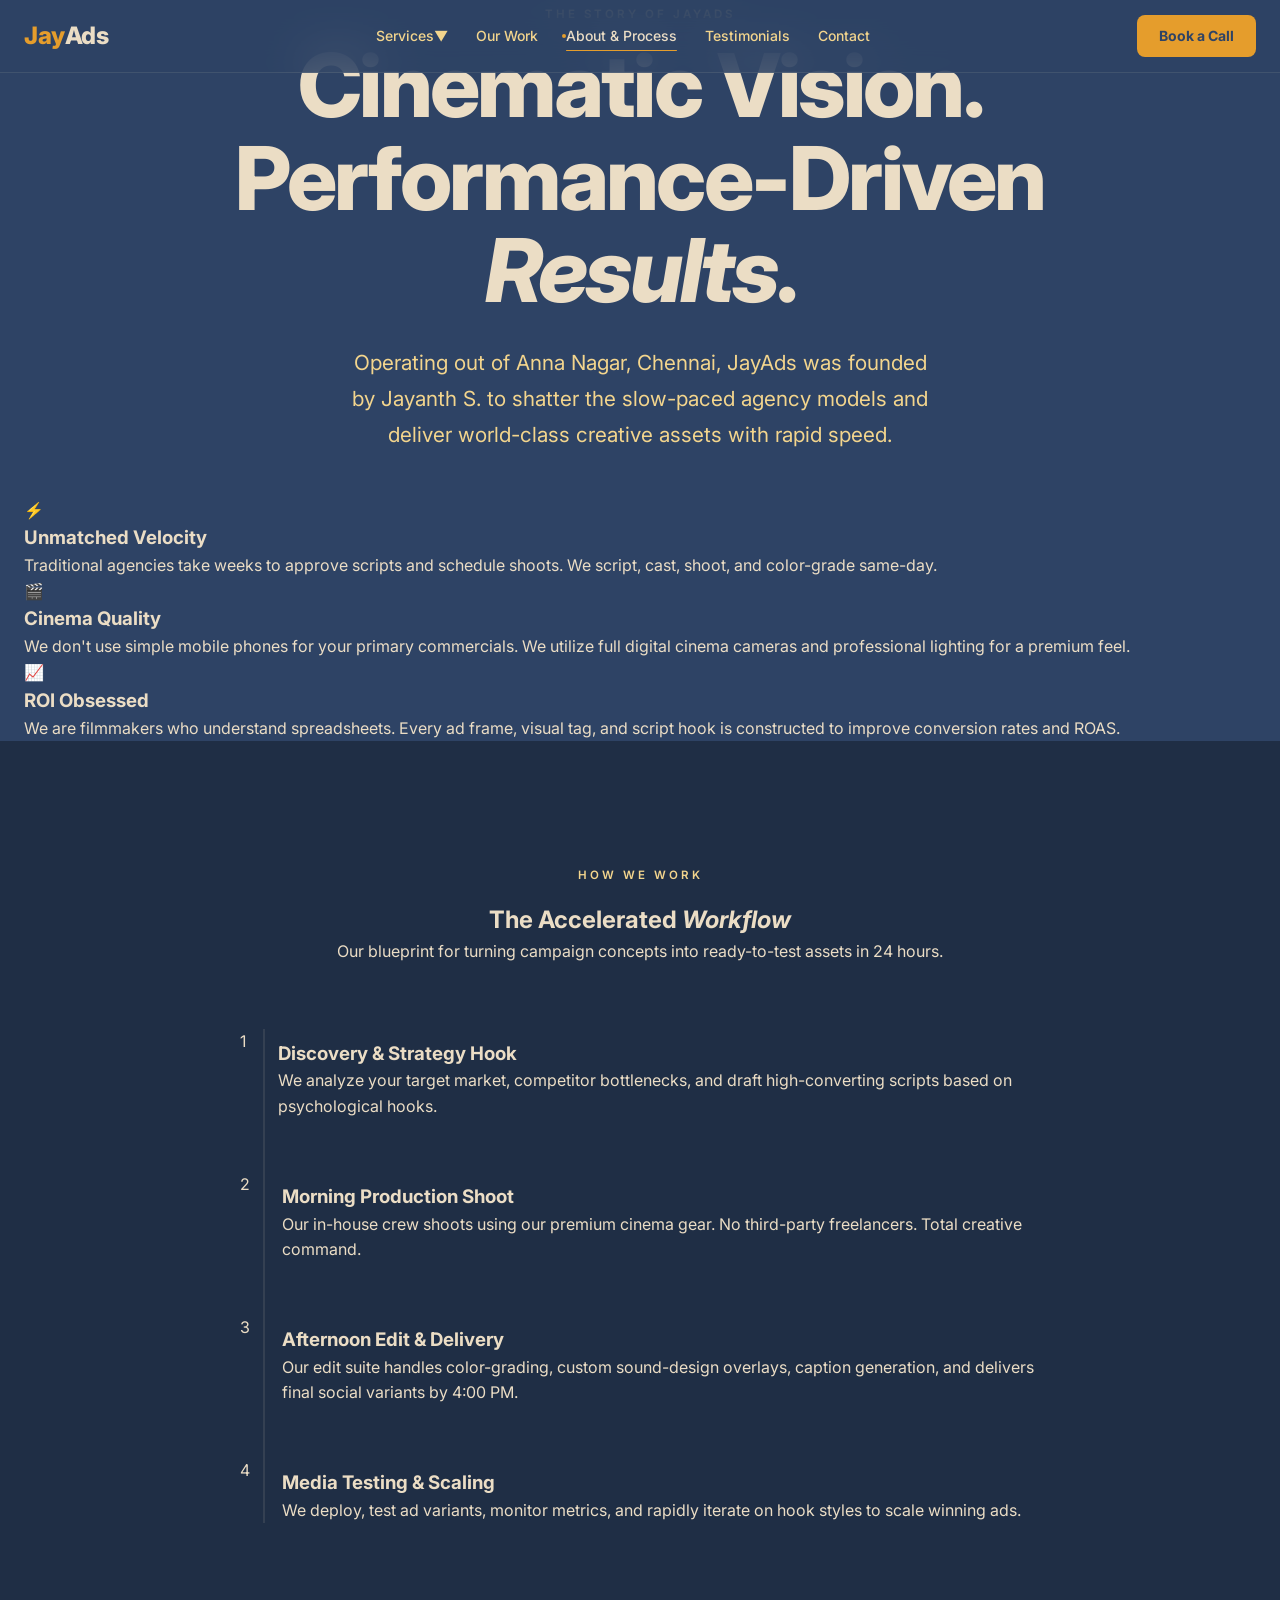
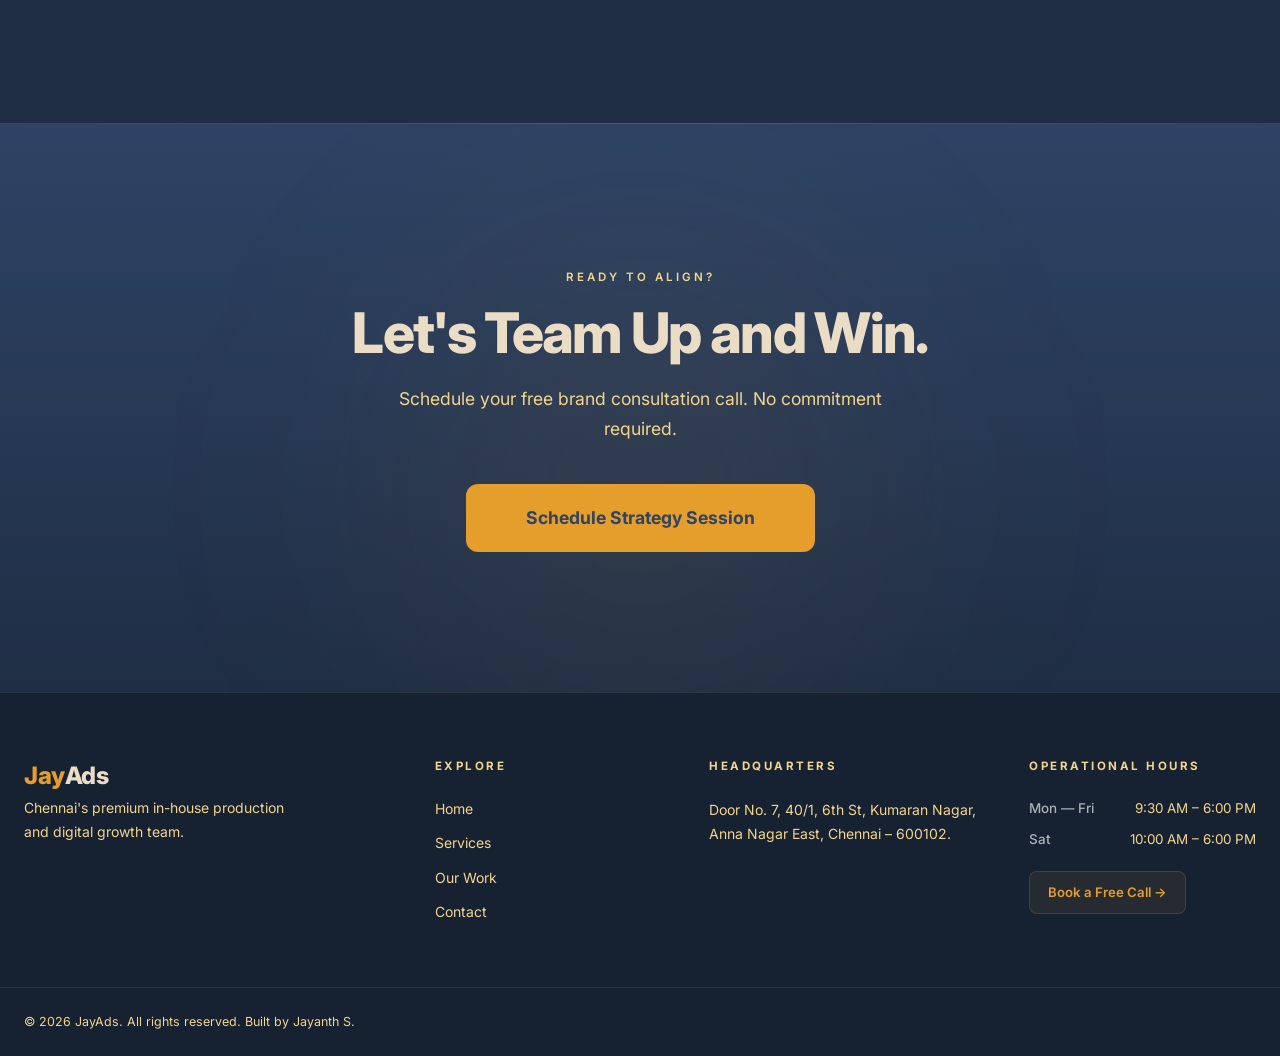
==== about.html @ 20c5f9bd "Initial commit of JayAds premium marketing agency website" ====
<!DOCTYPE html>
<html lang="en">
<head>
  <meta charset="UTF-8" />
  <meta name="viewport" content="width=device-width, initial-scale=1.0" />
  <title>About &amp; Process | JayAds — In-House Cinematic Agency</title>
  <meta name="description" content="Discover the story behind JayAds. Headed by Jayanth S., we combine high-end cinema tools with digital growth architecture in Chennai." />
  <link rel="icon" type="image/png" href="favicon.png" />
  <link rel="preconnect" href="https://fonts.googleapis.com" />
  <link rel="preconnect" href="https://fonts.gstatic.com" crossorigin />
  <link href="https://fonts.googleapis.com/css2?family=Inter:wght@300;400;500;600;700;800;900&family=Playfair+Display:ital,wght@0,700;0,800;1,700;1,800&display=swap" rel="stylesheet" />
  <link rel="stylesheet" href="styles.css" />
</head>
<body class="about-page">

  <!-- Noise Overlay & Preloader -->
  <div class="noise-overlay" aria-hidden="true"></div>
  <div class="preloader" id="preloader">
    <div class="preloader-inner">
      <div class="preloader-logo"><span class="logo-accent">Jay</span>Ads</div>
      <div class="preloader-bar"><div class="preloader-fill"></div></div>
      <p class="preloader-text">Loading Story…</p>
    </div>
  </div>


  <div class="scroll-progress" id="scroll-progress"></div>

  <!-- HEADER -->
  <header class="site-header" id="site-header">
    <div class="header-inner">
      <a href="index.html" class="logo" aria-label="JayAds Home">
        <span class="logo-accent">Jay</span>Ads
      </a>

      <nav class="nav-links" id="nav-links" role="navigation">
        <div class="nav-item-dropdown">
          <a href="services.html" class="dropdown-trigger" data-section="services">Services <span class="chevron">▼</span></a>
          <div class="mega-dropdown">
            <div class="mega-dropdown-inner">
              <div class="mega-col-links">
                <a href="services.html#ad-films" class="mega-link-item">
                  <span class="mega-link-icon">🎬</span>
                  <div>
                    <span class="mega-link-title">Ad Films &amp; Video Production</span>
                    <span class="mega-link-desc">Cinematic ad films, motion graphics, color grading.</span>
                  </div>
                </a>
                <a href="services.html#social" class="mega-link-item">
                  <span class="mega-link-icon">⚡</span>
                  <div>
                    <span class="mega-link-title">Social Commerce &amp; Ads</span>
                    <span class="mega-link-desc">Rapid-fire performance creative for social platforms.</span>
                  </div>
                </a>
                <a href="services.html#brand" class="mega-link-item">
                  <span class="mega-link-icon">🏆</span>
                  <div>
                    <span class="mega-link-title">Brand Strategy &amp; Identity</span>
                    <span class="mega-link-desc">Complete visual identities &amp; communication plans.</span>
                  </div>
                </a>
                <a href="services.html#web" class="mega-link-item">
                  <span class="mega-link-icon">✦</span>
                  <div>
                    <span class="mega-link-title">Web &amp; Organic Growth</span>
                    <span class="mega-link-desc">Premium SEO architecture &amp; high-converting web builds.</span>
                  </div>
                </a>
              </div>
              <div class="mega-col-featured">
                <div class="mega-featured-card">
                  <span class="featured-tag">Free Strategy</span>
                  <h4>Ready to scale?</h4>
                  <p>Book a direct session with our team to map your brand's growth blueprint.</p>
                  <button class="btn-primary mini-book-btn">Book a Session</button>
                </div>
              </div>
            </div>
          </div>
        </div>
        <a href="work.html" data-section="portfolio">Our Work</a>
        <a href="about.html" class="active" data-section="process">About &amp; Process</a>
        <a href="index.html#testimonials" data-section="testimonials">Testimonials</a>
        <a href="contact.html" data-section="contact">Contact</a>
      </nav>

      <button class="nav-cta desktop-only" id="nav-book-btn">Book a Call</button>
      <button class="hamburger" id="hamburger" aria-label="Open Menu" aria-expanded="false">
        <span></span><span></span><span></span>
      </button>
    </div>

    <!-- Mobile Menu Overlay -->
    <div class="mobile-nav" id="mobile-nav">
      <a href="services.html">Services</a>
      <a href="work.html">Our Work</a>
      <a href="about.html" class="active">About &amp; Process</a>
      <a href="index.html#testimonials">Testimonials</a>
      <a href="contact.html">Contact</a>
      <button class="nav-cta mobile-book-btn">Book a Call</button>
    </div>
  </header>

  <!-- HERO SECTION -->
  <section class="about-hero">
    <div class="hero-bg-mesh"></div>
    <div class="container hero-content animate-on-scroll">
      <span class="section-label">THE STORY OF JAYADS</span>
      <h1 class="hero-headline">
        Cinematic Vision.<br />
        Performance-Driven <em>Results</em>.
      </h1>
      <p class="hero-sub">
        Operating out of Anna Nagar, Chennai, JayAds was founded by Jayanth S. to shatter the slow-paced agency models and deliver world-class creative assets with rapid speed.
      </p>
    </div>
  </section>

  <!-- VALUES SECTION -->
  <section class="values-section">
    <div class="container">
      <div class="values-grid">
        <div class="value-card animate-on-scroll">
          <div class="value-icon">⚡</div>
          <h3>Unmatched Velocity</h3>
          <p>
            Traditional agencies take weeks to approve scripts and schedule shoots. We script, cast, shoot, and color-grade same-day.
          </p>
        </div>
        <div class="value-card animate-on-scroll">
          <div class="value-icon">🎬</div>
          <h3>Cinema Quality</h3>
          <p>
            We don't use simple mobile phones for your primary commercials. We utilize full digital cinema cameras and professional lighting for a premium feel.
          </p>
        </div>
        <div class="value-card animate-on-scroll">
          <div class="value-icon">📈</div>
          <h3>ROI Obsessed</h3>
          <p>
            We are filmmakers who understand spreadsheets. Every ad frame, visual tag, and script hook is constructed to improve conversion rates and ROAS.
          </p>
        </div>
      </div>
    </div>
  </section>

  <!-- PROCESS TIMELINE SECTION -->
  <section class="process-section" id="process" style="background: var(--bg-surface);">
    <div class="container">
      <div class="section-header animate-on-scroll">
        <span class="section-label">HOW WE WORK</span>
        <h2 class="section-title">The Accelerated <em>Workflow</em></h2>
        <p class="section-desc">Our blueprint for turning campaign concepts into ready-to-test assets in 24 hours.</p>
      </div>

      <div class="process-timeline">
        <div class="process-step animate-on-scroll">
          <div class="step-num">1</div>
          <div class="step-content">
            <h3>Discovery &amp; Strategy Hook</h3>
            <p>We analyze your target market, competitor bottlenecks, and draft high-converting scripts based on psychological hooks.</p>
          </div>
        </div>
        <div class="process-step animate-on-scroll">
          <div class="step-num">2</div>
          <div class="step-content">
            <h3>Morning Production Shoot</h3>
            <p>Our in-house crew shoots using our premium cinema gear. No third-party freelancers. Total creative command.</p>
          </div>
        </div>
        <div class="process-step animate-on-scroll">
          <div class="step-num">3</div>
          <div class="step-content">
            <h3>Afternoon Edit &amp; Delivery</h3>
            <p>Our edit suite handles color-grading, custom sound-design overlays, caption generation, and delivers final social variants by 4:00 PM.</p>
          </div>
        </div>
        <div class="process-step animate-on-scroll">
          <div class="step-num">4</div>
          <div class="step-content">
            <h3>Media Testing &amp; Scaling</h3>
            <p>We deploy, test ad variants, monitor metrics, and rapidly iterate on hook styles to scale winning ads.</p>
          </div>
        </div>
      </div>
    </div>
  </section>

  <!-- CTA CONVERSION SECTION -->
  <section class="final-cta">
    <div class="cta-bg-orb"></div>
    <div class="container final-cta-content animate-on-scroll">
      <p class="section-label">Ready to Align?</p>
      <h2 class="cta-headline">Let's Team Up and Win.</h2>
      <p class="cta-description">
        Schedule your free brand consultation call. No commitment required.
      </p>
      <button class="btn-cta-large" id="cta-book-btn">Schedule Strategy Session</button>
    </div>
  </section>

  <!-- FOOTER -->
  <footer class="site-footer">
    <div class="footer-main">
      <div class="container">
        <div class="footer-grid">
          <div class="footer-column footer-brand">
            <a href="index.html" class="logo"><span class="logo-accent">Jay</span>Ads</a>
            <p class="footer-about">Chennai's premium in-house production and digital growth team.</p>
          </div>
          <div class="footer-column">
            <h4 class="footer-heading">Explore</h4>
            <div class="footer-links">
              <a href="index.html">Home</a>
              <a href="services.html">Services</a>
              <a href="work.html">Our Work</a>
              <a href="contact.html">Contact</a>
            </div>
          </div>
          <div class="footer-column">
            <h4 class="footer-heading">Headquarters</h4>
            <address style="font-style:normal; font-size:0.875rem; color:var(--text-secondary); line-height:1.7;">
              Door No. 7, 40/1, 6th St, Kumaran Nagar, Anna Nagar East, Chennai – 600102.
            </address>
          </div>
          <div class="footer-column">
            <h4 class="footer-heading">Operational Hours</h4>
            <div class="footer-hours">
              <div class="hours-row"><span class="day">Mon — Fri</span><span class="time">9:30 AM – 6:00 PM</span></div>
              <div class="hours-row"><span class="day">Sat</span><span class="time">10:00 AM – 6:00 PM</span></div>
            </div>
            <button class="footer-cta-btn" id="footer-cta-btn">Book a Free Call →</button>
          </div>
        </div>
      </div>
    </div>
    <div class="footer-bottom">
      <div class="footer-bottom-inner">
        <p class="footer-copyright">&copy; 2026 JayAds. All rights reserved. Built by Jayanth S.</p>
      </div>
    </div>
  </footer>

  <!-- BOOK A CALL MODAL -->
  <div class="modal-overlay" id="modal-overlay" role="dialog" aria-modal="true" aria-labelledby="modal-title">
    <div class="modal-card">
      <button class="modal-close" id="modal-close" aria-label="Close modal">×</button>
      <div class="modal-header">
        <div class="modal-logo"><span class="logo-accent">Jay</span>Ads</div>
        <h2 class="modal-title" id="modal-title">Book Your Free Strategy Call</h2>
        <p class="modal-subtitle">We'll respond within 2 hours.</p>
      </div>
      <div class="modal-success" id="modal-success" style="display:none;">
        <div class="success-icon">✓</div>
        <h3>You're Booked In!</h3>
        <button class="btn-primary" onclick="closeModal();">Close</button>
      </div>
      <form class="modal-form" id="booking-form">
        <div class="form-group"><input type="text" id="booking-name" class="form-input" placeholder="Name" required /></div>
        <div class="form-group"><input type="email" id="booking-email" class="form-input" placeholder="Work Email" required /></div>
        <div class="form-group">
          <select id="booking-service" class="form-select" required>
            <option value="" disabled selected>Select Goal</option>
            <option value="ad-films">🎬 Ad Films &amp; Video Production</option>
            <option value="social-commerce">⚡ Social Commerce Ads</option>
            <option value="branding">🏆 Brand Strategy</option>
            <option value="organic-growth">✦ Web Design &amp; SEO</option>
          </select>
        </div>
        <button type="submit" class="btn-primary form-submit-btn">Confirm Strategy Session →</button>
      </form>
    </div>
  </div>

  <script>
    // Preloader fade-out
    window.addEventListener('load', () => {
      const preloader = document.getElementById('preloader');
      setTimeout(() => {
        preloader.classList.add('fade-out');
        setTimeout(() => preloader.style.display = 'none', 600);
      }, 600);
    });


    window.addEventListener('scroll', () => {
      const scrollProgress = document.getElementById('scroll-progress');
      const scrollTop = window.scrollY;
      const docHeight = document.documentElement.scrollHeight - window.innerHeight;
      if (scrollProgress && docHeight > 0) {
        scrollProgress.style.width = (scrollTop / docHeight) * 100 + '%';
      }
    });

    // Modal
    const modalOverlay = document.getElementById('modal-overlay');
    const bookingForm = document.getElementById('booking-form');
    const modalSuccess = document.getElementById('modal-success');
    
    function openModal() {
      modalOverlay.classList.add('active');
      bookingForm.style.display = 'flex';
      modalSuccess.style.display = 'none';
    }
    function closeModal() { modalOverlay.classList.remove('active'); }

    document.querySelectorAll('.mini-book-btn, #nav-book-btn, #cta-book-btn, #footer-cta-btn').forEach(btn => {
      btn.addEventListener('click', openModal);
    });
    document.getElementById('modal-close').addEventListener('click', closeModal);

    bookingForm.addEventListener('submit', (e) => {
      e.preventDefault();
      bookingForm.style.display = 'none';
      modalSuccess.style.display = 'flex';
    });

    // Mobile Hamburger
    const hamburger = document.getElementById('hamburger');
    const mobileNav = document.getElementById('mobile-nav');
    hamburger.addEventListener('click', () => {
      hamburger.classList.toggle('active');
      mobileNav.classList.toggle('active');
    });

    // Draw timeline process animation
    const processTimeline = document.querySelector('.process-timeline');
    if (processTimeline) {
      window.addEventListener('scroll', () => {
        const timelineRect = processTimeline.getBoundingClientRect();
        const windowHeight = window.innerHeight;
        let percent = 0;
        if (timelineRect.top < windowHeight) {
          const distanceScrolled = windowHeight - timelineRect.top;
          percent = Math.min(100, Math.max(0, (distanceScrolled / (timelineRect.height + windowHeight * 0.2)) * 100));
        }
        processTimeline.style.setProperty('--timeline-progress', `${percent}%`);
      });
    }

    // Animate on scroll observer
    const scrollObserver = new IntersectionObserver((entries) => {
      entries.forEach(entry => {
        if (entry.isIntersecting) {
          entry.target.classList.add('visible');
        }
      });
    }, { threshold: 0.1 });
    document.querySelectorAll('.animate-on-scroll').forEach(el => scrollObserver.observe(el));
  </script>
</body>
</html>
---- styles.css ----
/* ============================================================
   JayAds — Premium Branding & Digital Marketing Agency
   Production Stylesheet v2.0 — Superside-Inspired Edition
   Design System: Sharp & Authoritative Cinematic
   ============================================================ */

/* ─────────────────────────────────────────────
   0. GOOGLE FONT IMPORT
   ───────────────────────────────────────────── */
@import url('https://fonts.googleapis.com/css2?family=Inter:wght@300;400;500;600;700;800;900&family=Playfair+Display:ital,wght@0,700;0,800;1,700;1,800&display=swap');

/* ─────────────────────────────────────────────
   1. CSS CUSTOM PROPERTIES
   ───────────────────────────────────────────── */
:root {
  /* Core palette */
  --bg-primary:       #2E4365;
  --bg-surface:       #1F2E45;
  --bg-footer:        #162132;
  --text-primary:     #EBDDC5;
  --text-secondary:   #F3D58D;
  --accent-gold:      #E59D2C;
  --accent-gold-hover:#8A3B08;
  --border-subtle:    rgba(235, 221, 197, 0.10);
  --border-light:     rgba(235, 221, 197, 0.15);
  --gold-glow:        0 0 30px rgba(229, 157, 44, 0.3);
  --gold-glow-lg:     0 0 60px rgba(229, 157, 44, 0.35);

  /* Typography */
  --font-family:      'Inter', -apple-system, BlinkMacSystemFont, 'Segoe UI', sans-serif;
  --font-serif:       'Playfair Display', Georgia, serif;
  --fs-body:          16px;
  --lh-body:          1.6;

  /* Spacing */
  --container-max:    1360px;
  --section-py:       120px;
  --section-px:       24px;

  /* Transitions */
  --ease-smooth:      cubic-bezier(0.25, 0.46, 0.45, 0.94);
  --ease-bounce:      cubic-bezier(0.34, 1.56, 0.64, 1);
  --ease-out-expo:    cubic-bezier(0.16, 1, 0.3, 1);
  --transition-base:  0.4s cubic-bezier(0.25, 0.46, 0.45, 0.94);
}

/* ─────────────────────────────────────────────
   2. CSS RESET & GLOBALS
   ───────────────────────────────────────────── */
*, *::before, *::after {
  margin: 0;
  padding: 0;
  box-sizing: border-box;
}

html {
  scroll-behavior: smooth;
  font-size: var(--fs-body);
  -webkit-text-size-adjust: 100%;
  -webkit-font-smoothing: antialiased;
  -moz-osx-font-smoothing: grayscale;
}

body {
  background-color: var(--bg-primary);
  color: var(--text-primary);
  font-family: var(--font-family);
  font-size: 1rem;
  line-height: var(--lh-body);
  overflow-x: hidden;
  min-height: 100vh;
}

body:not(.loaded) { overflow: hidden; }

img, picture, video, canvas, svg { display: block; max-width: 100%; }
input, button, textarea, select { font: inherit; color: inherit; }
a { color: inherit; text-decoration: none; }
ul, ol { list-style: none; }
button { cursor: pointer; border: none; background: none; }

::selection { background-color: var(--accent-gold); color: var(--bg-primary); }
::-moz-selection { background-color: var(--accent-gold); color: var(--bg-primary); }

::-webkit-scrollbar { width: 6px; }
::-webkit-scrollbar-track { background: var(--bg-primary); }
::-webkit-scrollbar-thumb { background: var(--accent-gold); border-radius: 3px; }
::-webkit-scrollbar-thumb:hover { background: var(--accent-gold-hover); }
html { scrollbar-width: thin; scrollbar-color: var(--accent-gold) var(--bg-primary); }

/* ─────────────────────────────────────────────
   3. UTILITY CLASSES
   ───────────────────────────────────────────── */
.container {
  width: 100%;
  max-width: var(--container-max);
  margin-left: auto;
  margin-right: auto;
  padding-left: var(--section-px);
  padding-right: var(--section-px);
}

.section-label {
  display: inline-block;
  text-transform: uppercase;
  letter-spacing: 3px;
  font-size: 0.72rem;
  font-weight: 600;
  color: var(--text-secondary);
  margin-bottom: 16px;
}

.section-heading {
  font-size: clamp(2rem, 4vw, 3rem);
  font-weight: 700;
  letter-spacing: -0.02em;
  line-height: 1.15;
  margin-bottom: 16px;
}

.section-heading em {
  font-family: var(--font-serif);
  font-style: italic;
  color: var(--accent-gold);
}

.section-description {
  color: var(--text-secondary);
  font-size: clamp(1rem, 1.5vw, 1.1rem);
  max-width: 600px;
  line-height: 1.7;
}

.section-header {
  text-align: center;
  margin-bottom: 64px;
}

.section-header .section-description { margin-left: auto; margin-right: auto; }
.text-gold { color: var(--accent-gold); }

.heading-accent {
  display: block;
  width: 48px;
  height: 3px;
  background: var(--accent-gold);
  border-radius: 2px;
  margin-bottom: 20px;
}

.section-header .heading-accent { margin-left: auto; margin-right: auto; }

/* ─────────────────────────────────────────────
   4. PRELOADER
   ───────────────────────────────────────────── */
.preloader {
  position: fixed;
  inset: 0;
  z-index: 10000;
  background: var(--bg-primary);
  display: flex;
  align-items: center;
  justify-content: center;
  transition: opacity 0.6s ease, visibility 0.6s ease;
}

.preloader.fade-out { opacity: 0; visibility: hidden; }

.preloader-inner { text-align: center; }

.preloader-logo {
  font-size: 2.5rem;
  font-weight: 800;
  letter-spacing: -0.03em;
  margin-bottom: 32px;
  animation: preloaderPulse 1.5s ease-in-out infinite;
}

.preloader-bar {
  width: 200px;
  height: 2px;
  background: var(--border-subtle);
  border-radius: 1px;
  margin: 0 auto 16px;
  overflow: hidden;
}

.preloader-fill {
  height: 100%;
  background: var(--accent-gold);
  border-radius: 1px;
  animation: preloaderLoad 1.5s var(--ease-out-expo) forwards;
}

.preloader-text {
  font-size: 0.8rem;
  color: var(--text-secondary);
  letter-spacing: 2px;
  text-transform: uppercase;
}

@keyframes preloaderPulse {
  0%, 100% { opacity: 1; }
  50% { opacity: 0.5; }
}

@keyframes preloaderLoad {
  from { width: 0; }
  to { width: 100%; }
}

/* ─────────────────────────────────────────────
   6. SCROLL PROGRESS BAR
   ───────────────────────────────────────────── */
.scroll-progress {
  position: fixed;
  top: 0;
  left: 0;
  height: 2px;
  width: 0%;
  background: linear-gradient(90deg, var(--accent-gold), #FFD966);
  z-index: 10001;
  transition: width 0.1s linear;
  box-shadow: 0 0 8px rgba(229, 157, 44, 0.6);
}

/* ─────────────────────────────────────────────
   7. HEADER / NAVIGATION
   ───────────────────────────────────────────── */
.site-header {
  position: fixed;
  top: 0;
  left: 0;
  width: 100%;
  z-index: 1000;
  backdrop-filter: blur(24px);
  -webkit-backdrop-filter: blur(24px);
  background: rgba(46, 67, 101, 0.80);
  border-bottom: 1px solid var(--border-subtle);
  transition: background 0.4s ease, box-shadow 0.4s ease;
}

.site-header.scrolled {
  background: rgba(46, 67, 101, 0.96);
  box-shadow: 0 4px 40px rgba(0, 0, 0, 0.4);
}

.header-inner {
  display: flex;
  align-items: center;
  justify-content: space-between;
  max-width: var(--container-max);
  margin: 0 auto;
  padding: 0 var(--section-px);
  height: 72px;
}

/* Logo */
.logo {
  font-size: 1.5rem;
  font-weight: 800;
  letter-spacing: -0.02em;
  color: var(--text-primary);
  display: flex;
  align-items: center;
  flex-shrink: 0;
  view-transition-name: logo;
}

.logo .logo-accent { color: var(--accent-gold); }

/* Mega Dropdown */
.nav-item-dropdown {
  position: relative;
}

.mega-dropdown {
  position: absolute;
  top: 100%;
  left: 50%;
  transform: translateX(-50%) translateY(10px);
  width: 800px;
  background: rgba(31, 46, 69, 0.98);
  backdrop-filter: blur(20px);
  border: 1px solid var(--border-subtle);
  border-radius: 16px;
  padding: 32px;
  opacity: 0;
  visibility: hidden;
  transition: opacity 0.3s ease, visibility 0.3s ease, transform 0.3s ease;
  z-index: 1001;
  pointer-events: none;
  box-shadow: 0 20px 40px rgba(0, 0, 0, 0.3);
}

.nav-item-dropdown:hover .mega-dropdown {
  opacity: 1;
  visibility: visible;
  transform: translateX(-50%) translateY(0);
  pointer-events: auto;
}

.mega-dropdown-inner {
  display: flex;
  gap: 32px;
}

.mega-col-links {
  flex: 2;
  display: grid;
  grid-template-columns: 1fr 1fr;
  gap: 24px;
}

.mega-link-item {
  display: flex;
  align-items: flex-start;
  gap: 16px;
  padding: 16px;
  border-radius: 12px;
  transition: background 0.3s ease;
}

.mega-link-item:hover {
  background: rgba(235, 221, 197, 0.05);
}

.mega-link-icon {
  font-size: 1.5rem;
}

.mega-link-title {
  display: block;
  font-weight: 600;
  color: var(--text-primary);
  margin-bottom: 4px;
}

.mega-link-desc {
  display: block;
  font-size: 0.8rem;
  color: var(--text-secondary);
  line-height: 1.4;
}

.mega-col-featured {
  flex: 1;
  background: var(--bg-surface);
  border: 1px solid var(--border-subtle);
  border-radius: 12px;
  padding: 24px;
}

.featured-tag {
  display: inline-block;
  background: rgba(229, 157, 44, 0.15);
  color: var(--accent-gold);
  font-size: 0.75rem;
  font-weight: 700;
  padding: 4px 12px;
  border-radius: 4px;
  margin-bottom: 16px;
}

.mega-col-featured h4 {
  color: var(--text-primary);
  margin-bottom: 8px;
}

.mega-col-featured p {
  color: var(--text-secondary);
  font-size: 0.85rem;
  margin-bottom: 16px;
}

/* Desktop Navigation — Superside-style hover dots */
.nav-links {
  display: flex;
  align-items: center;
  gap: 4px;
}

.nav-links a {
  font-size: 0.875rem;
  font-weight: 500;
  color: var(--text-secondary);
  transition: color 0.3s ease;
  position: relative;
  padding: 6px 12px;
  display: flex;
  align-items: center;
  gap: 0;
  border-radius: 6px;
}

/* Superside-style: expanding dot + sliding underline */
.nav-links a::before {
  content: '';
  position: absolute;
  left: 8px;
  top: 50%;
  transform: translateY(-50%);
  width: 0;
  height: 4px;
  width: 4px;
  background: var(--accent-gold);
  border-radius: 50%;
  opacity: 0;
  transition: opacity 0.25s ease, left 0.25s var(--ease-smooth);
}

.nav-links a::after {
  content: '';
  position: absolute;
  bottom: 2px;
  left: 12px;
  width: 0;
  height: 1.5px;
  background: var(--accent-gold);
  border-radius: 1px;
  transition: width 0.35s var(--ease-smooth);
}

.nav-links a:hover,
.nav-links a.active {
  color: var(--text-primary);
}

.nav-links a:hover::after,
.nav-links a.active::after {
  width: calc(100% - 24px);
}

.nav-links a.active::before {
  opacity: 1;
}

/* CTA Button (header) */
.nav-cta {
  display: inline-flex;
  align-items: center;
  gap: 8px;
  background: var(--accent-gold);
  color: var(--bg-primary);
  font-weight: 700;
  font-size: 0.875rem;
  padding: 10px 22px;
  border-radius: 8px;
  transition: transform 0.3s var(--ease-smooth), box-shadow 0.3s ease, background 0.3s ease;
  flex-shrink: 0;
}

.nav-cta:hover {
  transform: scale(1.04);
  box-shadow: var(--gold-glow);
  background: var(--accent-gold-hover);
}

/* Hamburger */
.hamburger {
  display: none;
  flex-direction: column;
  justify-content: center;
  gap: 5px;
  width: 28px;
  height: 28px;
  cursor: pointer;
  z-index: 1100;
}

.hamburger span {
  display: block;
  width: 100%;
  height: 2px;
  background: var(--text-primary);
  border-radius: 2px;
  transition: transform 0.35s var(--ease-smooth), opacity 0.3s ease;
}

.hamburger.active span:nth-child(1) { transform: translateY(7px) rotate(45deg); }
.hamburger.active span:nth-child(2) { opacity: 0; transform: scaleX(0); }
.hamburger.active span:nth-child(3) { transform: translateY(-7px) rotate(-45deg); }

/* Mobile Navigation — slide from right */
.mobile-nav {
  display: none;
  position: fixed;
  top: 0;
  right: 0;
  bottom: 0;
  width: min(360px, 100vw);
  z-index: 1050;
  background: rgba(31, 46, 69, 0.98);
  backdrop-filter: blur(40px);
  -webkit-backdrop-filter: blur(40px);
  border-left: 1px solid var(--border-subtle);
  flex-direction: column;
  align-items: flex-start;
  justify-content: center;
  gap: 8px;
  padding: 32px;
  transform: translateX(100%);
  transition: transform 0.45s var(--ease-out-expo);
}

.mobile-nav.open { transform: translateX(0); }

.mobile-nav a {
  font-size: 1.5rem;
  font-weight: 600;
  color: var(--text-secondary);
  padding: 10px 0;
  width: 100%;
  border-bottom: 1px solid var(--border-subtle);
  transition: color 0.3s ease, padding-left 0.3s var(--ease-smooth);
}

.mobile-nav a:hover { color: var(--text-primary); padding-left: 8px; }

.mobile-nav .nav-cta {
  margin-top: 24px;
  width: 100%;
  justify-content: center;
  font-size: 1rem;
  padding: 16px 24px;
  border-radius: 10px;
}

/* ─────────────────────────────────────────────
   8. HERO SECTION
   ───────────────────────────────────────────── */
.hero {
  position: relative;
  min-height: 100vh;
  display: flex;
  flex-direction: column;
  align-items: center;
  justify-content: center;
  padding: 140px var(--section-px) 80px;
  overflow: hidden;
}

/* Animated gradient mesh background */
.hero::before {
  content: '';
  position: absolute;
  inset: 0;
  background:
    radial-gradient(ellipse 90% 60% at 50% 10%, rgba(229, 157, 44, 0.10) 0%, transparent 55%),
    radial-gradient(ellipse 60% 70% at 15% 85%, rgba(229, 157, 44, 0.05) 0%, transparent 50%),
    radial-gradient(ellipse 50% 50% at 85% 65%, rgba(229, 157, 44, 0.06) 0%, transparent 50%);
  background-size: 200% 200%;
  animation: gradientShift 18s ease-in-out infinite alternate;
  z-index: 0;
}

/* Noise grain texture — Superside-style */
.hero::after {
  content: '';
  position: absolute;
  inset: -50%;
  width: 200%;
  height: 200%;
  background-image: url("data:image/svg+xml,%3Csvg viewBox='0 0 512 512' xmlns='http://www.w3.org/2000/svg'%3E%3Cfilter id='noise'%3E%3CfeTurbulence type='fractalNoise' baseFrequency='0.65' numOctaves='3' stitchTiles='stitch'/%3E%3C/filter%3E%3Crect width='100%25' height='100%25' filter='url(%23noise)' opacity='0.08'/%3E%3C/svg%3E");
  background-repeat: repeat;
  background-size: 200px 200px;
  opacity: 0.35;
  animation: noiseShift 8s steps(10) infinite;
  pointer-events: none;
  z-index: 1;
}

/* Animated floating orbs */
.hero-orb {
  position: absolute;
  border-radius: 50%;
  filter: blur(80px);
  pointer-events: none;
  z-index: 0;
}

.hero-orb-1 {
  width: 500px;
  height: 500px;
  background: radial-gradient(circle, rgba(229, 157, 44, 0.08) 0%, transparent 70%);
  top: -100px;
  right: -100px;
  animation: orbFloat 12s ease-in-out infinite;
}

.hero-orb-2 {
  width: 350px;
  height: 350px;
  background: radial-gradient(circle, rgba(229, 157, 44, 0.05) 0%, transparent 70%);
  bottom: 100px;
  left: -80px;
  animation: orbFloat 16s ease-in-out infinite reverse;
}

.hero-orb-3 {
  width: 250px;
  height: 250px;
  background: radial-gradient(circle, rgba(229, 157, 44, 0.07) 0%, transparent 70%);
  top: 40%;
  left: 60%;
  animation: orbFloat 10s ease-in-out infinite 3s;
}


.hero-content {
  position: relative;
  z-index: 2;
  text-align: center;
  max-width: 960px;
  margin: 0 auto;
}

/* Badge / pill */
.hero-badge {
  display: inline-flex;
  align-items: center;
  gap: 8px;
  padding: 7px 18px;
  border-radius: 50px;
  border: 1px solid rgba(229, 157, 44, 0.25);
  background: rgba(229, 157, 44, 0.07);
  font-size: 0.78rem;
  font-weight: 500;
  color: var(--accent-gold);
  margin-bottom: 36px;
  animation: fadeInDown 0.8s 0.1s var(--ease-smooth) both;
  position: relative;
  overflow: hidden;
}

.hero-badge::after {
  content: '';
  position: absolute;
  inset: 0;
  background: linear-gradient(90deg, transparent, rgba(255,183,3,0.12), transparent);
  transform: translateX(-100%);
  animation: badgeShimmer 3s ease-in-out 2s infinite;
}

.badge-dot {
  width: 7px;
  height: 7px;
  background: var(--accent-gold);
  border-radius: 50%;
  animation: pulseGlow 2s ease-in-out infinite;
  flex-shrink: 0;
}

/* Hero headline — word reveal */
.hero-headline {
  font-size: clamp(2.8rem, 7vw, 5.5rem);
  font-weight: 800;
  letter-spacing: -0.03em;
  line-height: 1.05;
  margin-bottom: 28px;
  animation: fadeInUp 1s 0.2s var(--ease-smooth) both;
}

.hero-headline .accent {
  color: var(--accent-gold);
  font-family: var(--font-serif);
  font-style: italic;
  font-weight: 700;
  position: relative;
  display: inline-block;
}

.hero-headline .accent::after {
  content: '';
  position: absolute;
  bottom: 4px;
  left: 0;
  width: 100%;
  height: 3px;
  background: linear-gradient(90deg, var(--accent-gold), transparent);
  opacity: 0.4;
  border-radius: 2px;
}

/* Hero sub-headline */
.hero-sub {
  color: var(--text-secondary);
  font-size: clamp(1.05rem, 2vw, 1.3rem);
  font-weight: 400;
  max-width: 580px;
  margin: 0 auto 44px;
  line-height: 1.75;
  animation: fadeInUp 1s 0.4s var(--ease-smooth) both;
}

/* CTA group */
.hero-cta-group {
  display: flex;
  align-items: center;
  justify-content: center;
  gap: 14px;
  flex-wrap: wrap;
  animation: fadeInUp 1s 0.6s var(--ease-smooth) both;
}

.btn-primary {
  display: inline-flex;
  align-items: center;
  gap: 10px;
  background: var(--accent-gold);
  color: var(--bg-primary);
  font-weight: 700;
  font-size: 1rem;
  padding: 17px 48px;
  border-radius: 10px;
  transition: transform 0.3s var(--ease-smooth), box-shadow 0.4s ease, background 0.3s ease;
  position: relative;
  overflow: hidden;
}

.btn-primary::after {
  content: '';
  position: absolute;
  inset: 0;
  background: linear-gradient(135deg, rgba(255,255,255,0.15), transparent);
  opacity: 0;
  transition: opacity 0.3s ease;
}

.btn-primary:hover {
  transform: scale(1.04) translateY(-1px);
  box-shadow: var(--gold-glow-lg);
  background: var(--accent-gold-hover);
}

.btn-primary:hover::after { opacity: 1; }

/* Arrow animation — Superside dual-arrow */
.btn-arrow {
  display: inline-flex;
  position: relative;
  overflow: hidden;
  width: 18px;
  height: 18px;
}

.btn-arrow svg {
  position: absolute;
  transition: transform 0.3s var(--ease-smooth), opacity 0.3s ease;
}

.btn-arrow .arrow-enter {
  transform: translate(-6px, 6px);
  opacity: 0;
}

.btn-primary:hover .btn-arrow .arrow-exit { transform: translate(6px, -6px); opacity: 0; }
.btn-primary:hover .btn-arrow .arrow-enter { transform: translate(0, 0); opacity: 1; }

.btn-secondary {
  display: inline-flex;
  align-items: center;
  gap: 10px;
  background: transparent;
  color: var(--text-primary);
  font-weight: 600;
  font-size: 1rem;
  padding: 17px 36px;
  border-radius: 10px;
  border: 1px solid rgba(255, 255, 255, 0.15);
  transition: border-color 0.3s ease, background 0.3s ease, transform 0.3s var(--ease-smooth);
}

.btn-secondary:hover {
  border-color: rgba(255, 255, 255, 0.35);
  background: rgba(255, 255, 255, 0.04);
  transform: translateY(-2px);
}

/* Hero floating notification cards */
.hero-float-card {
  position: absolute;
  z-index: 3;
  display: flex;
  align-items: center;
  gap: 12px;
  padding: 14px 18px;
  background: rgba(31, 46, 69, 0.85);
  backdrop-filter: blur(20px);
  -webkit-backdrop-filter: blur(20px);
  border: 1px solid rgba(229, 157, 44, 0.15);
  border-radius: 14px;
  box-shadow: 0 16px 40px rgba(0,0,0,0.4);
  animation: fadeInUp 1s 1s var(--ease-smooth) both;
}

.hero-float-card-1 {
  left: 5%;
  bottom: 25%;
  animation: cardFloat 6s ease-in-out infinite, fadeInUp 1s 1s var(--ease-smooth) both;
}

.hero-float-card-2 {
  right: 5%;
  top: 35%;
  animation: cardFloat 7s ease-in-out infinite 1.5s, fadeInUp 1s 1.2s var(--ease-smooth) both;
}

.float-card-icon { font-size: 1.5rem; flex-shrink: 0; }

.float-card-title {
  font-size: 0.85rem;
  font-weight: 600;
  color: var(--text-primary);
  white-space: nowrap;
}

.float-card-sub {
  font-size: 0.72rem;
  color: var(--text-secondary);
  white-space: nowrap;
}

/* Hero stats */
.hero-stats {
  display: flex;
  align-items: center;
  justify-content: center;
  gap: 56px;
  margin-top: 80px;
  padding-top: 40px;
  border-top: 1px solid var(--border-subtle);
  animation: fadeInUp 1s 0.8s var(--ease-smooth) both;
  position: relative;
  z-index: 2;
}

.hero-stat { text-align: center; }

.stat-number {
  display: block;
  font-size: clamp(1.75rem, 3vw, 2.5rem);
  font-weight: 800;
  color: var(--accent-gold);
  letter-spacing: -0.02em;
  line-height: 1.2;
  font-variant-numeric: tabular-nums;
}

.stat-label {
  display: block;
  font-size: 0.75rem;
  font-weight: 500;
  color: var(--text-secondary);
  margin-top: 4px;
  text-transform: uppercase;
  letter-spacing: 1px;
}

/* ─────────────────────────────────────────────
   9. TRUSTED BY / MARQUEE
   ───────────────────────────────────────────── */
.marquee-section {
  padding: 48px 0;
  overflow: hidden;
  position: relative;
  border-top: 1px solid var(--border-subtle);
}

.marquee-section .section-label {
  text-align: center;
  display: block;
  margin-bottom: 32px;
}

.marquee-container {
  position: relative;
  overflow: hidden;
  width: 100%;
}

.marquee-container::before,
.marquee-container::after {
  content: '';
  position: absolute;
  top: 0;
  bottom: 0;
  width: 140px;
  z-index: 2;
  pointer-events: none;
}

.marquee-container::before { left: 0; background: linear-gradient(to right, var(--bg-primary), transparent); }
.marquee-container::after { right: 0; background: linear-gradient(to left, var(--bg-primary), transparent); }

.marquee-track {
  display: flex;
  align-items: center;
  gap: 72px;
  animation: marqueeScroll 28s linear infinite;
  width: max-content;
}

.marquee-track:hover { animation-play-state: paused; }

.marquee-item {
  flex-shrink: 0;
  white-space: nowrap;
  font-size: 1rem;
  font-weight: 600;
  color: var(--text-primary);
  opacity: 0.45;
  letter-spacing: 0.02em;
  transition: opacity 0.3s ease;
  display: flex;
  align-items: center;
  gap: 10px;
}

.marquee-item:hover { opacity: 0.85; }

.marquee-dot {
  width: 5px;
  height: 5px;
  background: var(--accent-gold);
  border-radius: 50%;
  opacity: 0.6;
  flex-shrink: 0;
}

/* ─────────────────────────────────────────────
   11. SERVICES SECTION
   ───────────────────────────────────────────── */
.services-section {
  padding: var(--section-py) 0;
  position: relative;
}

.services-section::before {
  content: '';
  position: absolute;
  top: 0;
  left: 50%;
  transform: translateX(-50%);
  width: 1px;
  height: 80px;
  background: linear-gradient(to bottom, transparent, var(--border-subtle));
}

.services-grid {
  display: grid;
  grid-template-columns: repeat(2, 1fr);
  gap: 20px;
}

.service-card {
  position: relative;
  background: var(--bg-surface);
  border: 1px solid var(--border-subtle);
  border-radius: 18px;
  padding: 40px;
  overflow: hidden;
  transition: border-color 0.4s ease, transform 0.4s var(--ease-smooth), box-shadow 0.4s ease;
}

/* Spotlight effect — follows mouse */
.service-card::after {
  content: '';
  position: absolute;
  inset: 0;
  background: radial-gradient(600px circle at var(--mouse-x, 50%) var(--mouse-y, 50%), rgba(255,183,3,0.05), transparent 40%);
  opacity: 0;
  transition: opacity 0.4s ease;
  pointer-events: none;
  border-radius: inherit;
}

.service-card:hover::after { opacity: 1; }

/* Shimmer sweep on hover */
.service-card::before {
  content: '';
  position: absolute;
  top: 0;
  left: -100%;
  width: 100%;
  height: 100%;
  background: linear-gradient(90deg, transparent, rgba(255,183,3,0.025), transparent);
  transition: left 0.8s ease;
  pointer-events: none;
}

.service-card:hover::before { left: 100%; }

.service-card:hover {
  border-color: rgba(229, 157, 44, 0.25);
  transform: translateY(-5px);
  box-shadow: 0 20px 60px rgba(0,0,0,0.3), 0 0 0 1px rgba(255,183,3,0.08);
}

.service-card.featured {
  grid-column: span 2;
  padding: 48px;
}

/* Card number watermark */
.card-number {
  position: absolute;
  top: 16px;
  right: 24px;
  font-size: 5rem;
  font-weight: 900;
  color: rgba(255, 255, 255, 0.025);
  line-height: 1;
  pointer-events: none;
  user-select: none;
  font-family: var(--font-serif);
  font-style: italic;
}

/* Card icon */
.service-icon {
  width: 52px;
  height: 52px;
  display: flex;
  align-items: center;
  justify-content: center;
  background: rgba(229, 157, 44, 0.09);
  border: 1px solid rgba(229, 157, 44, 0.12);
  border-radius: 14px;
  margin-bottom: 24px;
  color: var(--accent-gold);
  flex-shrink: 0;
  transition: background 0.3s ease, transform 0.4s var(--ease-bounce);
}

.service-card:hover .service-icon {
  background: rgba(229, 157, 44, 0.16);
  transform: scale(1.1) rotate(-3deg);
}

.card-title {
  font-size: 1.2rem;
  font-weight: 700;
  margin-bottom: 12px;
  color: var(--text-primary);
  line-height: 1.3;
}

.card-description {
  color: var(--text-secondary);
  font-size: 0.9rem;
  line-height: 1.75;
}

.card-tags {
  display: flex;
  flex-wrap: wrap;
  gap: 8px;
  margin-top: 20px;
}

.tag {
  display: inline-block;
  padding: 4px 14px;
  border-radius: 50px;
  border: 1px solid rgba(255, 255, 255, 0.08);
  font-size: 0.72rem;
  font-weight: 500;
  color: var(--text-secondary);
  transition: border-color 0.3s ease, color 0.3s ease, background 0.3s ease;
}

.service-card:hover .tag {
  border-color: rgba(229, 157, 44, 0.2);
  color: rgba(229, 157, 44, 0.7);
  background: rgba(229, 157, 44, 0.04);
}

/* Card CTA — Superside-style link hover */
.card-cta {
  display: inline-flex;
  align-items: center;
  gap: 6px;
  margin-top: 24px;
  font-size: 0.875rem;
  font-weight: 600;
  color: var(--accent-gold);
  position: relative;
  padding-bottom: 2px;
  transition: gap 0.3s var(--ease-smooth), opacity 0.3s ease;
}

.card-cta::after {
  content: '';
  position: absolute;
  bottom: 0;
  left: 0;
  width: 0;
  height: 1px;
  background: var(--accent-gold);
  transition: width 0.35s var(--ease-smooth);
}

.card-cta:hover { gap: 10px; }
.card-cta:hover::after { width: 100%; }

/* ─────────────────────────────────────────────
   12. RESULTS / IMPACT SECTION
   ───────────────────────────────────────────── */
.results-section {
  padding: var(--section-py) 0;
  position: relative;
  background: linear-gradient(to bottom, var(--bg-primary), var(--bg-surface), var(--bg-primary));
}

.results-grid {
  display: grid;
  grid-template-columns: repeat(4, 1fr);
  gap: 2px;
  border: 1px solid var(--border-subtle);
  border-radius: 20px;
  overflow: hidden;
}

.result-card {
  padding: 48px 36px;
  text-align: center;
  background: var(--bg-surface);
  border-right: 1px solid var(--border-subtle);
  transition: background 0.4s ease;
  position: relative;
  overflow: hidden;
}

.result-card:last-child { border-right: none; }

.result-card::before {
  content: '';
  position: absolute;
  inset: 0;
  background: radial-gradient(circle at 50% 100%, rgba(255,183,3,0.06), transparent 60%);
  opacity: 0;
  transition: opacity 0.4s ease;
}

.result-card:hover::before { opacity: 1; }

.result-number {
  font-size: clamp(2.5rem, 4vw, 3.5rem);
  font-weight: 800;
  color: var(--accent-gold);
  letter-spacing: -0.03em;
  line-height: 1.1;
  margin-bottom: 12px;
  font-variant-numeric: tabular-nums;
  animation-fill-mode: both;
}

.result-label {
  font-size: 0.9rem;
  font-weight: 600;
  color: var(--text-primary);
  margin-bottom: 6px;
  line-height: 1.4;
}

.result-brand {
  font-size: 0.75rem;
  color: var(--text-secondary);
  letter-spacing: 0.5px;
}

/* ─────────────────────────────────────────────
   13. PORTFOLIO SECTION
   ───────────────────────────────────────────── */
.portfolio-section {
  padding: var(--section-py) 0;
  position: relative;
}

.portfolio-grid {
  display: grid;
  grid-template-columns: repeat(3, 1fr);
  gap: 20px;
}

.portfolio-card {
  border-radius: 18px;
  overflow: hidden;
  background: var(--bg-surface);
  border: 1px solid var(--border-subtle);
  transition: border-color 0.4s ease, transform 0.4s var(--ease-smooth), box-shadow 0.4s ease;
  cursor: pointer;
}

.portfolio-card:hover {
  border-color: rgba(229, 157, 44, 0.2);
  transform: translateY(-6px);
  box-shadow: 0 24px 64px rgba(0,0,0,0.35);
}

.portfolio-thumb {
  position: relative;
  aspect-ratio: 16/10;
  overflow: hidden;
}

.portfolio-thumb-1 {
  background: linear-gradient(135deg, #1a0a00 0%, #3d1f00 30%, #1a0a00 70%, #0f0a05 100%);
}

.portfolio-thumb-1::before {
  content: '🎬';
  position: absolute;
  inset: 0;
  display: flex;
  align-items: center;
  justify-content: center;
  font-size: 3rem;
  opacity: 0.3;
}

.portfolio-thumb-2 {
  background: linear-gradient(135deg, #0a1a1a 0%, #0f3d3d 30%, #0a1a1a 70%, #050f0f 100%);
}

.portfolio-thumb-2::before {
  content: '⭐';
  position: absolute;
  inset: 0;
  display: flex;
  align-items: center;
  justify-content: center;
  font-size: 3rem;
  opacity: 0.3;
}

.portfolio-thumb-3 {
  background: linear-gradient(135deg, #0a0a1a 0%, #1a1a3d 30%, #0a0a1a 70%, #05050f 100%);
}

.portfolio-thumb-3::before {
  content: '📈';
  position: absolute;
  inset: 0;
  display: flex;
  align-items: center;
  justify-content: center;
  font-size: 3rem;
  opacity: 0.3;
}

/* Fake video grid overlay — cinematic feel */
.portfolio-thumb::after {
  content: '';
  position: absolute;
  inset: 0;
  background: linear-gradient(to bottom, transparent 50%, rgba(0,0,0,0.6) 100%);
}

.portfolio-overlay {
  position: absolute;
  inset: 0;
  background: rgba(0,0,0,0.5);
  display: flex;
  align-items: center;
  justify-content: center;
  opacity: 0;
  transition: opacity 0.4s ease;
  z-index: 2;
}

.portfolio-card:hover .portfolio-overlay { opacity: 1; }

.portfolio-play {
  width: 56px;
  height: 56px;
  background: var(--accent-gold);
  color: var(--bg-primary);
  border-radius: 50%;
  display: flex;
  align-items: center;
  justify-content: center;
  font-size: 1rem;
  transform: scale(0.8);
  transition: transform 0.3s var(--ease-bounce);
}

.portfolio-card:hover .portfolio-play { transform: scale(1); }

.portfolio-badge {
  position: absolute;
  top: 14px;
  left: 14px;
  z-index: 3;
  background: rgba(229, 157, 44, 0.9);
  color: var(--bg-primary);
  font-size: 0.7rem;
  font-weight: 700;
  text-transform: uppercase;
  letter-spacing: 1.5px;
  padding: 4px 10px;
  border-radius: 4px;
}

.portfolio-info {
  padding: 22px 24px;
}

.portfolio-client {
  font-size: 0.72rem;
  font-weight: 700;
  text-transform: uppercase;
  letter-spacing: 2px;
  color: var(--accent-gold);
  display: block;
  margin-bottom: 8px;
}

.portfolio-title {
  font-size: 1.05rem;
  font-weight: 700;
  color: var(--text-primary);
  margin-bottom: 8px;
  line-height: 1.4;
}

.portfolio-result {
  font-size: 0.8rem;
  color: var(--text-secondary);
  line-height: 1.5;
}

/* ─────────────────────────────────────────────
   14. PROCESS SECTION
   ───────────────────────────────────────────── */
.process-section {
  padding: var(--section-py) 0;
  position: relative;
}

.process-timeline {
  position: relative;
  max-width: 800px;
  margin: 0 auto 80px;
}

.process-timeline::before {
  content: '';
  position: absolute;
  top: 0;
  left: 23px;
  bottom: 0;
  width: 2px;
  background: var(--border-subtle);
}

/* Animated draw line */
.process-timeline::after {
  content: '';
  position: absolute;
  top: 0;
  left: 23px;
  width: 2px;
  height: 0;
  background: linear-gradient(to bottom, var(--accent-gold), rgba(255,183,3,0.3));
  transition: height 1.5s var(--ease-out-expo);
}

.process-timeline.line-active::after { height: 100%; }

.process-step {
  display: flex;
  gap: 32px;
  padding-bottom: 52px;
  position: relative;
}

.process-step:last-child { padding-bottom: 0; }

.step-number {
  width: 48px;
  height: 48px;
  min-width: 48px;
  display: flex;
  align-items: center;
  justify-content: center;
  border: 2px solid var(--accent-gold);
  border-radius: 50%;
  font-size: 0.95rem;
  font-weight: 700;
  color: var(--accent-gold);
  background: var(--bg-primary);
  position: relative;
  z-index: 1;
  transition: background 0.4s ease, color 0.4s ease, box-shadow 0.4s ease, transform 0.3s var(--ease-bounce);
}

.process-step:hover .step-number {
  background: var(--accent-gold);
  color: var(--bg-primary);
  box-shadow: var(--gold-glow);
  transform: scale(1.08);
}

.step-content { padding-top: 10px; }

.step-title {
  font-size: 1.2rem;
  font-weight: 700;
  margin-bottom: 10px;
  color: var(--text-primary);
  transition: transform 0.3s var(--ease-smooth);
}

.process-step:hover .step-title { transform: translateX(6px); }

.step-description {
  color: var(--text-secondary);
  font-size: 0.92rem;
  line-height: 1.75;
}

/* Advantages grid */
.advantage-grid {
  display: grid;
  grid-template-columns: repeat(3, 1fr);
  gap: 20px;
}

.advantage-card {
  background: var(--bg-surface);
  border: 1px solid var(--border-subtle);
  border-radius: 14px;
  padding: 32px;
  transition: border-color 0.4s ease, transform 0.4s var(--ease-smooth);
  position: relative;
  overflow: hidden;
}

.advantage-card::after {
  content: '';
  position: absolute;
  bottom: 0;
  left: 0;
  right: 0;
  height: 2px;
  background: linear-gradient(90deg, transparent, var(--accent-gold), transparent);
  transform: scaleX(0);
  transition: transform 0.4s var(--ease-smooth);
}

.advantage-card:hover { border-color: rgba(229, 157, 44, 0.2); transform: translateY(-3px); }
.advantage-card:hover::after { transform: scaleX(1); }

.advantage-icon {
  color: var(--accent-gold);
  margin-bottom: 16px;
  display: flex;
  align-items: center;
  justify-content: center;
  width: 48px;
  height: 48px;
  background: rgba(229, 157, 44, 0.08);
  border-radius: 12px;
  transition: background 0.3s ease, transform 0.3s var(--ease-bounce);
}

.advantage-card:hover .advantage-icon { background: rgba(229, 157, 44, 0.14); transform: scale(1.08); }

.advantage-title {
  font-size: 1rem;
  font-weight: 700;
  margin-bottom: 8px;
  color: var(--text-primary);
}

.advantage-desc {
  color: var(--text-secondary);
  font-size: 0.875rem;
  line-height: 1.7;
}

/* ─────────────────────────────────────────────
   15. TESTIMONIALS SECTION
   ───────────────────────────────────────────── */
.testimonials-section {
  padding: var(--section-py) 0;
  position: relative;
  background: linear-gradient(to bottom, var(--bg-primary), rgba(24,24,27,0.5), var(--bg-primary));
}

.testimonials-grid {
  display: grid;
  grid-template-columns: repeat(3, 1fr);
  gap: 20px;
}

.testimonial-card {
  background: var(--bg-surface);
  border: 1px solid var(--border-subtle);
  border-radius: 18px;
  padding: 36px;
  position: relative;
  transition: border-color 0.4s ease, transform 0.4s var(--ease-smooth), box-shadow 0.4s ease;
  overflow: hidden;
}

.testimonial-card:hover {
  border-color: rgba(229, 157, 44, 0.18);
  transform: translateY(-4px);
  box-shadow: 0 20px 50px rgba(0,0,0,0.2);
}

.quote-mark {
  position: absolute;
  top: 20px;
  left: 28px;
  font-size: 5rem;
  color: rgba(229, 157, 44, 0.08);
  font-family: var(--font-serif);
  line-height: 1;
  pointer-events: none;
  user-select: none;
}

.quote-text {
  color: var(--text-primary);
  font-size: 0.95rem;
  line-height: 1.75;
  font-weight: 400;
  margin-bottom: 28px;
  position: relative;
  z-index: 1;
  opacity: 0.9;
}

.quote-author {
  display: flex;
  align-items: center;
  gap: 14px;
}

.author-avatar-placeholder {
  width: 44px;
  height: 44px;
  border-radius: 50%;
  background: linear-gradient(135deg, rgba(255,183,3,0.2), rgba(255,183,3,0.05));
  border: 2px solid rgba(229, 157, 44, 0.25);
  display: flex;
  align-items: center;
  justify-content: center;
  font-size: 0.75rem;
  font-weight: 700;
  color: var(--accent-gold);
  flex-shrink: 0;
}

.author-name {
  font-size: 0.9rem;
  font-weight: 600;
  color: var(--text-primary);
}

.author-role {
  font-size: 0.78rem;
  color: var(--text-secondary);
  margin-top: 2px;
}

.author-stars {
  margin-left: auto;
  font-size: 0.75rem;
  color: var(--accent-gold);
  letter-spacing: 1px;
  flex-shrink: 0;
}

/* ─────────────────────────────────────────────
   16. FINAL CTA SECTION
   ───────────────────────────────────────────── */
.final-cta {
  position: relative;
  padding: 140px 0;
  overflow: hidden;
  background: linear-gradient(to bottom, var(--bg-primary), var(--bg-surface));
}

.cta-bg-orb {
  position: absolute;
  bottom: -150px;
  left: 50%;
  transform: translateX(-50%);
  width: 700px;
  height: 700px;
  background: radial-gradient(circle, rgba(229, 157, 44, 0.1) 0%, transparent 70%);
  filter: blur(120px);
  pointer-events: none;
}

.final-cta::after {
  content: '';
  position: absolute;
  top: 0;
  left: 0;
  right: 0;
  height: 1px;
  background: linear-gradient(to right, transparent, rgba(255,183,3,0.2), transparent);
}

.final-cta-content {
  position: relative;
  z-index: 1;
  text-align: center;
  max-width: 800px;
  margin: 0 auto;
}

.cta-headline {
  font-size: clamp(2rem, 5vw, 3.5rem);
  font-weight: 800;
  letter-spacing: -0.03em;
  line-height: 1.1;
  margin-bottom: 20px;
}

.cta-description {
  color: var(--text-secondary);
  font-size: 1.1rem;
  max-width: 560px;
  margin: 0 auto 40px;
  line-height: 1.7;
}

.btn-cta-large {
  display: inline-flex;
  align-items: center;
  gap: 12px;
  background: var(--accent-gold);
  color: var(--bg-primary);
  font-weight: 700;
  font-size: 1.1rem;
  padding: 20px 60px;
  border-radius: 12px;
  transition: transform 0.3s var(--ease-smooth), box-shadow 0.4s ease, background 0.3s ease;
  position: relative;
  overflow: hidden;
}

.btn-cta-large::after {
  content: '';
  position: absolute;
  inset: 0;
  background: linear-gradient(135deg, rgba(255,255,255,0.15), transparent);
  opacity: 0;
  transition: opacity 0.3s ease;
}

.btn-cta-large:hover {
  transform: scale(1.04) translateY(-2px);
  box-shadow: var(--gold-glow-lg);
  background: var(--accent-gold-hover);
}

.btn-cta-large:hover::after { opacity: 1; }

.cta-trust-badges {
  display: flex;
  align-items: center;
  justify-content: center;
  gap: 32px;
  flex-wrap: wrap;
  margin-top: 28px;
}

.trust-badge {
  font-size: 0.82rem;
  color: var(--text-secondary);
  font-weight: 500;
}

/* ─────────────────────────────────────────────
   17. FOOTER
   ───────────────────────────────────────────── */
.site-footer {
  background: var(--bg-footer);
  border-top: 1px solid var(--border-subtle);
  position: relative;
}

.footer-main { padding: 64px 0; }

.footer-grid {
  display: grid;
  grid-template-columns: 1.6fr 1fr 1.2fr 1fr;
  gap: 48px;
}

.footer-brand .footer-logo {
  font-size: 1.5rem;
  font-weight: 800;
  margin-bottom: 16px;
  display: inline-block;
}

.footer-about {
  color: var(--text-secondary);
  font-size: 0.875rem;
  line-height: 1.7;
  margin-bottom: 24px;
  max-width: 280px;
}

.social-icons { display: flex; gap: 10px; }

.social-icon {
  width: 40px;
  height: 40px;
  display: flex;
  align-items: center;
  justify-content: center;
  border-radius: 50%;
  border: 1px solid var(--border-light);
  color: var(--text-secondary);
  font-size: 0.9rem;
  transition: border-color 0.3s ease, color 0.3s ease, background 0.3s ease, transform 0.3s var(--ease-bounce);
}

.social-icon:hover {
  border-color: var(--accent-gold);
  color: var(--accent-gold);
  background: rgba(229, 157, 44, 0.06);
  transform: translateY(-3px);
}

.footer-heading {
  font-size: 0.72rem;
  font-weight: 700;
  text-transform: uppercase;
  letter-spacing: 2.5px;
  color: var(--text-secondary);
  margin-bottom: 22px;
}

.footer-links { display: flex; flex-direction: column; gap: 12px; }

.footer-links a {
  color: var(--text-secondary);
  font-size: 0.875rem;
  transition: color 0.3s ease, padding-left 0.25s var(--ease-smooth);
  display: inline-block;
}

.footer-links a:hover { color: var(--text-primary); padding-left: 6px; }

.footer-contact-info { display: flex; flex-direction: column; gap: 14px; }

.contact-item {
  color: var(--text-secondary);
  font-size: 0.86rem;
  line-height: 1.65;
  display: flex;
  align-items: flex-start;
  gap: 10px;
}

.contact-icon { color: var(--accent-gold); flex-shrink: 0; margin-top: 2px; }

.contact-item a { transition: color 0.3s ease; }
.contact-item a:hover { color: var(--accent-gold); }

.footer-hours { display: flex; flex-direction: column; gap: 10px; margin-bottom: 20px; }

.hours-row {
  display: flex;
  justify-content: space-between;
  font-size: 0.84rem;
  color: var(--text-secondary);
  gap: 12px;
}

.hours-row .day { font-weight: 500; color: rgba(255,255,255,0.65); }
.hours-row .time { text-align: right; }

.footer-cta-btn {
  display: inline-flex;
  align-items: center;
  gap: 8px;
  background: rgba(229, 157, 44, 0.08);
  border: 1px solid rgba(229, 157, 44, 0.2);
  color: var(--accent-gold);
  font-size: 0.825rem;
  font-weight: 600;
  padding: 10px 18px;
  border-radius: 8px;
  transition: background 0.3s ease, border-color 0.3s ease, transform 0.3s ease;
}

.footer-cta-btn:hover {
  background: rgba(229, 157, 44, 0.14);
  border-color: rgba(229, 157, 44, 0.4);
  transform: translateY(-2px);
}

.footer-bottom {
  border-top: 1px solid var(--border-subtle);
  padding: 24px 0;
}

.footer-bottom-inner {
  display: flex;
  align-items: center;
  justify-content: space-between;
  max-width: var(--container-max);
  margin: 0 auto;
  padding: 0 var(--section-px);
}

.footer-copyright { color: var(--text-secondary); font-size: 0.78rem; }

.back-to-top {
  color: var(--text-secondary);
  font-size: 0.78rem;
  font-weight: 500;
  transition: color 0.3s ease, transform 0.3s ease;
  display: inline-flex;
  align-items: center;
  gap: 6px;
}

.back-to-top:hover { color: var(--accent-gold); transform: translateY(-2px); }

/* ─────────────────────────────────────────────
   18. BOOK A CALL MODAL
   ───────────────────────────────────────────── */
.modal-overlay {
  position: fixed;
  inset: 0;
  z-index: 5000;
  background: rgba(22, 33, 50, 0.85);
  backdrop-filter: blur(16px);
  -webkit-backdrop-filter: blur(16px);
  display: flex;
  align-items: center;
  justify-content: center;
  padding: 24px;
  opacity: 0;
  visibility: hidden;
  transition: opacity 0.4s ease, visibility 0.4s ease;
}

.modal-overlay.active { opacity: 1; visibility: visible; }

.modal-card {
  background: var(--bg-footer);
  border: 1px solid rgba(229, 157, 44, 0.12);
  border-radius: 20px;
  padding: 40px;
  width: 100%;
  max-width: 600px;
  max-height: 90vh;
  overflow-y: auto;
  position: relative;
  transform: translateY(30px) scale(0.97);
  transition: transform 0.4s var(--ease-out-expo);
  scrollbar-width: thin;
  scrollbar-color: rgba(255,183,3,0.3) transparent;
}

.modal-overlay.active .modal-card { transform: translateY(0) scale(1); }

.modal-close {
  position: absolute;
  top: 16px;
  right: 16px;
  width: 36px;
  height: 36px;
  border-radius: 50%;
  border: 1px solid var(--border-light);
  color: var(--text-secondary);
  display: flex;
  align-items: center;
  justify-content: center;
  transition: color 0.3s ease, border-color 0.3s ease, background 0.3s ease, transform 0.3s ease;
}

.modal-close:hover { color: var(--text-primary); border-color: rgba(255,255,255,0.2); background: rgba(255,255,255,0.04); transform: rotate(90deg); }

.modal-header { margin-bottom: 28px; }

.modal-logo {
  font-size: 1.25rem;
  font-weight: 800;
  margin-bottom: 12px;
}

.modal-title {
  font-size: 1.5rem;
  font-weight: 700;
  margin-bottom: 8px;
  line-height: 1.3;
}

.modal-subtitle { font-size: 0.875rem; color: var(--text-secondary); line-height: 1.6; }

/* Form */
.modal-form { display: flex; flex-direction: column; gap: 16px; }

.form-row {
  display: grid;
  grid-template-columns: 1fr 1fr;
  gap: 16px;
}

.form-group { display: flex; flex-direction: column; gap: 6px; }

.form-label {
  font-size: 0.75rem;
  font-weight: 600;
  color: var(--text-secondary);
  text-transform: uppercase;
  letter-spacing: 1px;
}

.form-input,
.form-select,
.form-textarea {
  width: 100%;
  padding: 13px 16px;
  background: rgba(255,255,255,0.04);
  border: 1px solid var(--border-subtle);
  border-radius: 10px;
  color: var(--text-primary);
  font-size: 0.9rem;
  transition: border-color 0.3s ease, box-shadow 0.3s ease, background 0.3s ease;
  outline: none;
}

.form-input::placeholder,
.form-textarea::placeholder {
  color: rgba(136,140,150,0.5);
}

.form-input:focus,
.form-select:focus,
.form-textarea:focus {
  border-color: rgba(229, 157, 44, 0.5);
  box-shadow: 0 0 0 3px rgba(229, 157, 44, 0.08);
  background: rgba(255,255,255,0.06);
}

.form-input.error,
.form-select.error,
.form-textarea.error {
  border-color: rgba(255, 80, 80, 0.6);
  box-shadow: 0 0 0 3px rgba(255,80,80,0.08);
  animation: shake 0.4s ease;
}

.form-select {
  cursor: pointer;
  appearance: none;
  -webkit-appearance: none;
  -moz-appearance: none;
  background-image: url("data:image/svg+xml;charset=UTF-8,%3Csvg xmlns='http://www.w3.org/2000/svg' viewBox='0 0 24 24' fill='none' stroke='%23EBDDC5' stroke-width='2' stroke-linecap='round' stroke-linejoin='round'%3E%3Cpolyline points='6 9 12 15 18 9'%3E%3C/polyline%3E%3C/svg%3E");
  background-repeat: no-repeat;
  background-position: right 16px center;
  background-size: 16px;
  padding-right: 40px;
}

.form-select option {
  background: var(--bg-surface);
  color: var(--text-primary);
}

.form-textarea {
  min-height: 110px;
  resize: vertical;
}

.modal-submit {
  width: 100%;
  justify-content: center;
  font-size: 1rem;
  padding: 15px 24px;
  border-radius: 10px;
  margin-top: 4px;
}

.modal-submit:disabled { opacity: 0.6; cursor: not-allowed; }

.modal-legal { font-size: 0.72rem; color: var(--text-secondary); text-align: center; line-height: 1.5; margin-top: -8px; }

/* Modal success state */
.modal-success {
  flex-direction: column;
  align-items: center;
  text-align: center;
  padding: 24px 0;
  gap: 12px;
}

.success-icon {
  width: 64px;
  height: 64px;
  border-radius: 50%;
  background: rgba(229, 157, 44, 0.12);
  border: 2px solid rgba(229, 157, 44, 0.3);
  display: flex;
  align-items: center;
  justify-content: center;
  font-size: 1.5rem;
  color: var(--accent-gold);
  font-weight: 700;
  animation: successPop 0.5s var(--ease-bounce);
}

.success-title { font-size: 1.4rem; font-weight: 700; }
.success-text { color: var(--text-secondary); font-size: 0.9rem; line-height: 1.6; max-width: 340px; }

/* Modal alts */
.modal-alts {
  display: flex;
  align-items: center;
  gap: 16px;
  flex-wrap: wrap;
  justify-content: center;
  margin-top: 20px;
  padding-top: 20px;
  border-top: 1px solid var(--border-subtle);
  font-size: 0.8rem;
  color: var(--text-secondary);
}

.modal-alt-link {
  display: inline-flex;
  align-items: center;
  gap: 6px;
  font-size: 0.8rem;
  font-weight: 500;
  color: var(--accent-gold);
  transition: opacity 0.3s ease;
}

.modal-alt-link:hover { opacity: 0.75; }

/* ─────────────────────────────────────────────
   19. FLOATING CTAs
   ───────────────────────────────────────────── */
.floating-ctas {
  position: fixed;
  bottom: 32px;
  right: 32px;
  z-index: 4000;
  display: flex;
  flex-direction: column;
  gap: 12px;
  align-items: flex-end;
  transform: translateY(100px);
  opacity: 0;
  transition: transform 0.5s var(--ease-out-expo), opacity 0.5s ease;
  pointer-events: none;
}

.floating-ctas.visible { transform: translateY(0); opacity: 1; pointer-events: auto; }

.floating-btn {
  display: flex;
  align-items: center;
  gap: 10px;
  border-radius: 50px;
  font-weight: 600;
  font-size: 0.875rem;
  transition: transform 0.3s var(--ease-bounce), box-shadow 0.3s ease;
  box-shadow: 0 8px 32px rgba(0,0,0,0.4);
  cursor: pointer;
}

.floating-whatsapp {
  width: 52px;
  height: 52px;
  background: #25D366;
  color: white;
  justify-content: center;
  border-radius: 50%;
  padding: 0;
  flex-shrink: 0;
}

.floating-whatsapp:hover { transform: scale(1.1) translateY(-2px); box-shadow: 0 12px 40px rgba(37,211,102,0.35); }

.floating-book {
  background: var(--accent-gold);
  color: var(--bg-primary);
  padding: 14px 22px;
  border-radius: 50px;
}

.floating-book:hover { transform: scale(1.04) translateY(-2px); box-shadow: 0 12px 40px rgba(255,183,3,0.35); }

/* ─────────────────────────────────────────────
   20. SCROLL ANIMATIONS
   ───────────────────────────────────────────── */
.animate-on-scroll {
  opacity: 0;
  transform: translateY(32px);
  transition: opacity 0.8s var(--ease-smooth), transform 0.8s var(--ease-smooth);
}

.animate-on-scroll.visible { opacity: 1; transform: translateY(0); }

.animate-on-scroll[data-delay="1"] { transition-delay: 0.1s; }
.animate-on-scroll[data-delay="2"] { transition-delay: 0.2s; }
.animate-on-scroll[data-delay="3"] { transition-delay: 0.3s; }
.animate-on-scroll[data-delay="4"] { transition-delay: 0.4s; }
.animate-on-scroll[data-delay="5"] { transition-delay: 0.5s; }
.animate-on-scroll[data-delay="6"] { transition-delay: 0.6s; }

/* ─────────────────────────────────────────────
   21. KEYFRAME ANIMATIONS
   ───────────────────────────────────────────── */
@keyframes fadeInUp {
  from { opacity: 0; transform: translateY(28px); }
  to { opacity: 1; transform: translateY(0); }
}

@keyframes fadeInDown {
  from { opacity: 0; transform: translateY(-20px); }
  to { opacity: 1; transform: translateY(0); }
}

@keyframes fadeIn {
  from { opacity: 0; }
  to { opacity: 1; }
}

@keyframes marqueeScroll {
  0% { transform: translateX(0); }
  100% { transform: translateX(-50%); }
}

@keyframes pulseGlow {
  0%, 100% { transform: scale(1); opacity: 1; box-shadow: 0 0 0 0 rgba(255,183,3,0.4); }
  50% { transform: scale(1.5); opacity: 0.7; box-shadow: 0 0 0 6px rgba(255,183,3,0); }
}

@keyframes gradientShift {
  0% { background-position: 0% 0%; }
  50% { background-position: 100% 100%; }
  100% { background-position: 0% 0%; }
}

@keyframes noiseShift {
  0%, 100% { transform: translate(0, 0); }
  10% { transform: translate(-5%, -10%); }
  20% { transform: translate(-15%, -20%); }
  30% { transform: translate(-5%, -10%); }
  40% { transform: translate(-15%, -20%); }
  50% { transform: translate(-5%, -10%); }
  60% { transform: translate(-15%, -20%); }
  70% { transform: translate(-5%, -10%); }
  80% { transform: translate(-15%, -20%); }
  90% { transform: translate(-5%, -10%); }
}

@keyframes orbFloat {
  0%, 100% { transform: translate(0, 0) scale(1); }
  33% { transform: translate(20px, -30px) scale(1.05); }
  66% { transform: translate(-15px, 20px) scale(0.95); }
}

@keyframes cardFloat {
  0%, 100% { transform: translateY(0); }
  50% { transform: translateY(-10px); }
}

@keyframes badgeShimmer {
  0% { transform: translateX(-100%); }
  100% { transform: translateX(300%); }
}

@keyframes successPop {
  0% { transform: scale(0.5); opacity: 0; }
  70% { transform: scale(1.15); }
  100% { transform: scale(1); opacity: 1; }
}

@keyframes shake {
  0%, 100% { transform: translateX(0); }
  20%, 60% { transform: translateX(-6px); }
  40%, 80% { transform: translateX(6px); }
}

@keyframes float {
  0%, 100% { transform: translateY(0); }
  50% { transform: translateY(-8px); }
}

/* ─────────────────────────────────────────────
   22. UTILITY / MISC
   ───────────────────────────────────────────── */
.gradient-text {
  background: linear-gradient(135deg, var(--text-primary), var(--accent-gold));
  -webkit-background-clip: text;
  -webkit-text-fill-color: transparent;
  background-clip: text;
}

/* Divider — draw-in animation */
.section-divider {
  width: 100%;
  height: 1px;
  background: var(--border-subtle);
  position: relative;
  overflow: hidden;
}

.section-divider::after {
  content: '';
  position: absolute;
  top: 0;
  left: -100%;
  width: 100%;
  height: 100%;
  background: linear-gradient(90deg, transparent, var(--accent-gold), transparent);
  animation: drawDivider 2s ease forwards;
}

@keyframes drawDivider {
  to { left: 100%; }
}

/* ─────────────────────────────────────────────
   23. REDUCED MOTION
   ───────────────────────────────────────────── */
@media (prefers-reduced-motion: reduce) {
  *, *::before, *::after {
    animation-duration: 0.01ms !important;
    animation-iteration-count: 1 !important;
    transition-duration: 0.01ms !important;
    scroll-behavior: auto !important;
  }
  .marquee-track { animation: none; }
  .animate-on-scroll { opacity: 1; transform: none; }
}

/* ─────────────────────────────────────────────
   24. RESPONSIVE — 1200px
   ───────────────────────────────────────────── */
@media (max-width: 1200px) {
  :root { --section-py: 96px; }
  .results-grid { grid-template-columns: repeat(2, 1fr); }
  .footer-grid { grid-template-columns: 1fr 1fr; gap: 40px; }
  .hero-float-card { display: none; }
}

/* ─────────────────────────────────────────────
   25. RESPONSIVE — 992px
   ───────────────────────────────────────────── */
@media (max-width: 992px) {
  :root { --section-py: 80px; }
  .advantage-grid { grid-template-columns: repeat(2, 1fr); }
  .testimonials-grid { grid-template-columns: repeat(2, 1fr); }
  .portfolio-grid { grid-template-columns: repeat(2, 1fr); }
  .hero-stats { gap: 32px; }
}

/* ─────────────────────────────────────────────
   26. RESPONSIVE — 768px
   ───────────────────────────────────────────── */
@media (max-width: 768px) {
  :root { --section-py: 64px; --section-px: 20px; }

  .hamburger { display: flex; }
  .mobile-nav { display: flex; }
  .nav-links { display: none; }
  .nav-cta.desktop-only { display: none; }
  .header-inner { height: 64px; }

  .hero { min-height: 100svh; padding: 120px var(--section-px) 60px; }
  .hero-headline { font-size: clamp(2rem, 8vw, 3rem); }
  .hero-sub { font-size: 1rem; }
  .hero-cta-group { flex-direction: column; gap: 12px; }
  .btn-primary, .btn-secondary { width: 100%; justify-content: center; padding: 15px 28px; }
  .hero-stats { flex-direction: column; gap: 20px; margin-top: 48px; padding-top: 32px; }
  .hero-stat { display: flex; align-items: center; gap: 14px; text-align: left; }

  .services-grid { grid-template-columns: 1fr; }
  .service-card.featured { grid-column: span 1; padding: 32px; }
  .service-card { padding: 28px; }

  .results-grid { grid-template-columns: repeat(2, 1fr); }
  .result-card { padding: 32px 20px; }

  .portfolio-grid { grid-template-columns: 1fr; }

  .process-step { gap: 20px; padding-bottom: 36px; }
  .step-number { width: 40px; height: 40px; min-width: 40px; font-size: 0.875rem; }
  .process-timeline::before, .process-timeline::after { left: 19px; }

  .advantage-grid { grid-template-columns: 1fr; }

  .testimonials-grid { grid-template-columns: 1fr; }

  .final-cta { padding: 80px 0; }
  .btn-cta-large { padding: 16px 36px; font-size: 1rem; width: 100%; justify-content: center; }
  .cta-trust-badges { gap: 16px; flex-direction: column; }

  .section-header { margin-bottom: 40px; }
  .section-heading { font-size: clamp(1.6rem, 5vw, 2.25rem); }

  .footer-grid { grid-template-columns: 1fr; gap: 32px; }
  .footer-main { padding: 48px 0; }
  .footer-bottom-inner { flex-direction: column; gap: 12px; text-align: center; }

  .floating-ctas { bottom: 20px; right: 20px; }
  .floating-book span { display: none; }
  .floating-book { padding: 14px; width: 52px; height: 52px; justify-content: center; border-radius: 50%; }

  .form-row { grid-template-columns: 1fr; }
  .modal-card { padding: 28px; }

  .marquee-container::before, .marquee-container::after { width: 60px; }
  .marquee-track { gap: 40px; }

  .hero-float-card { display: none; }
}

/* ─────────────────────────────────────────────
   27. RESPONSIVE — 480px
   ───────────────────────────────────────────── */
@media (max-width: 480px) {
  :root { --section-px: 16px; --section-py: 48px; }

  .hero { padding: 100px var(--section-px) 40px; }
  .hero-headline { font-size: clamp(1.75rem, 9vw, 2.5rem); }
  .hero-badge { font-size: 0.7rem; padding: 6px 12px; }
  .hero-sub { font-size: 0.9rem; margin-bottom: 28px; }

  .service-card { padding: 22px; }
  .card-number { font-size: 3.5rem; }
  .service-icon { width: 44px; height: 44px; }

  .result-card { padding: 28px 16px; }
  .result-number { font-size: 2.2rem; }

  .advantage-card { padding: 24px; }

  .testimonial-card { padding: 28px; }

  .logo { font-size: 1.3rem; }

  .mobile-nav { width: 100vw; }

  .footer-grid { gap: 28px; }

  .marquee-track { gap: 32px; }
  .marquee-item { font-size: 0.875rem; }

  .final-cta { padding: 56px 0; }
  .cta-headline { font-size: clamp(1.5rem, 6vw, 2rem); }

  .process-step { gap: 14px; }
  .step-content .step-title { font-size: 1.05rem; }
  .step-content .step-description { font-size: 0.85rem; }
}

/* ─────────────────────────────────────────────
   28. PRINT STYLES
   ───────────────────────────────────────────── */
@media print {
  *, *::before, *::after {
    background: transparent !important;
    color: #000 !important;
    box-shadow: none !important;
  }
  .site-header, .hamburger, .mobile-nav, .marquee-section,
  .final-cta, .back-to-top, .floating-ctas, .modal-overlay,
  .scroll-progress, .preloader { display: none !important; }
  .hero { min-height: auto; padding: 20pt 0; }
}

/* ─────────────────────────────────────────────
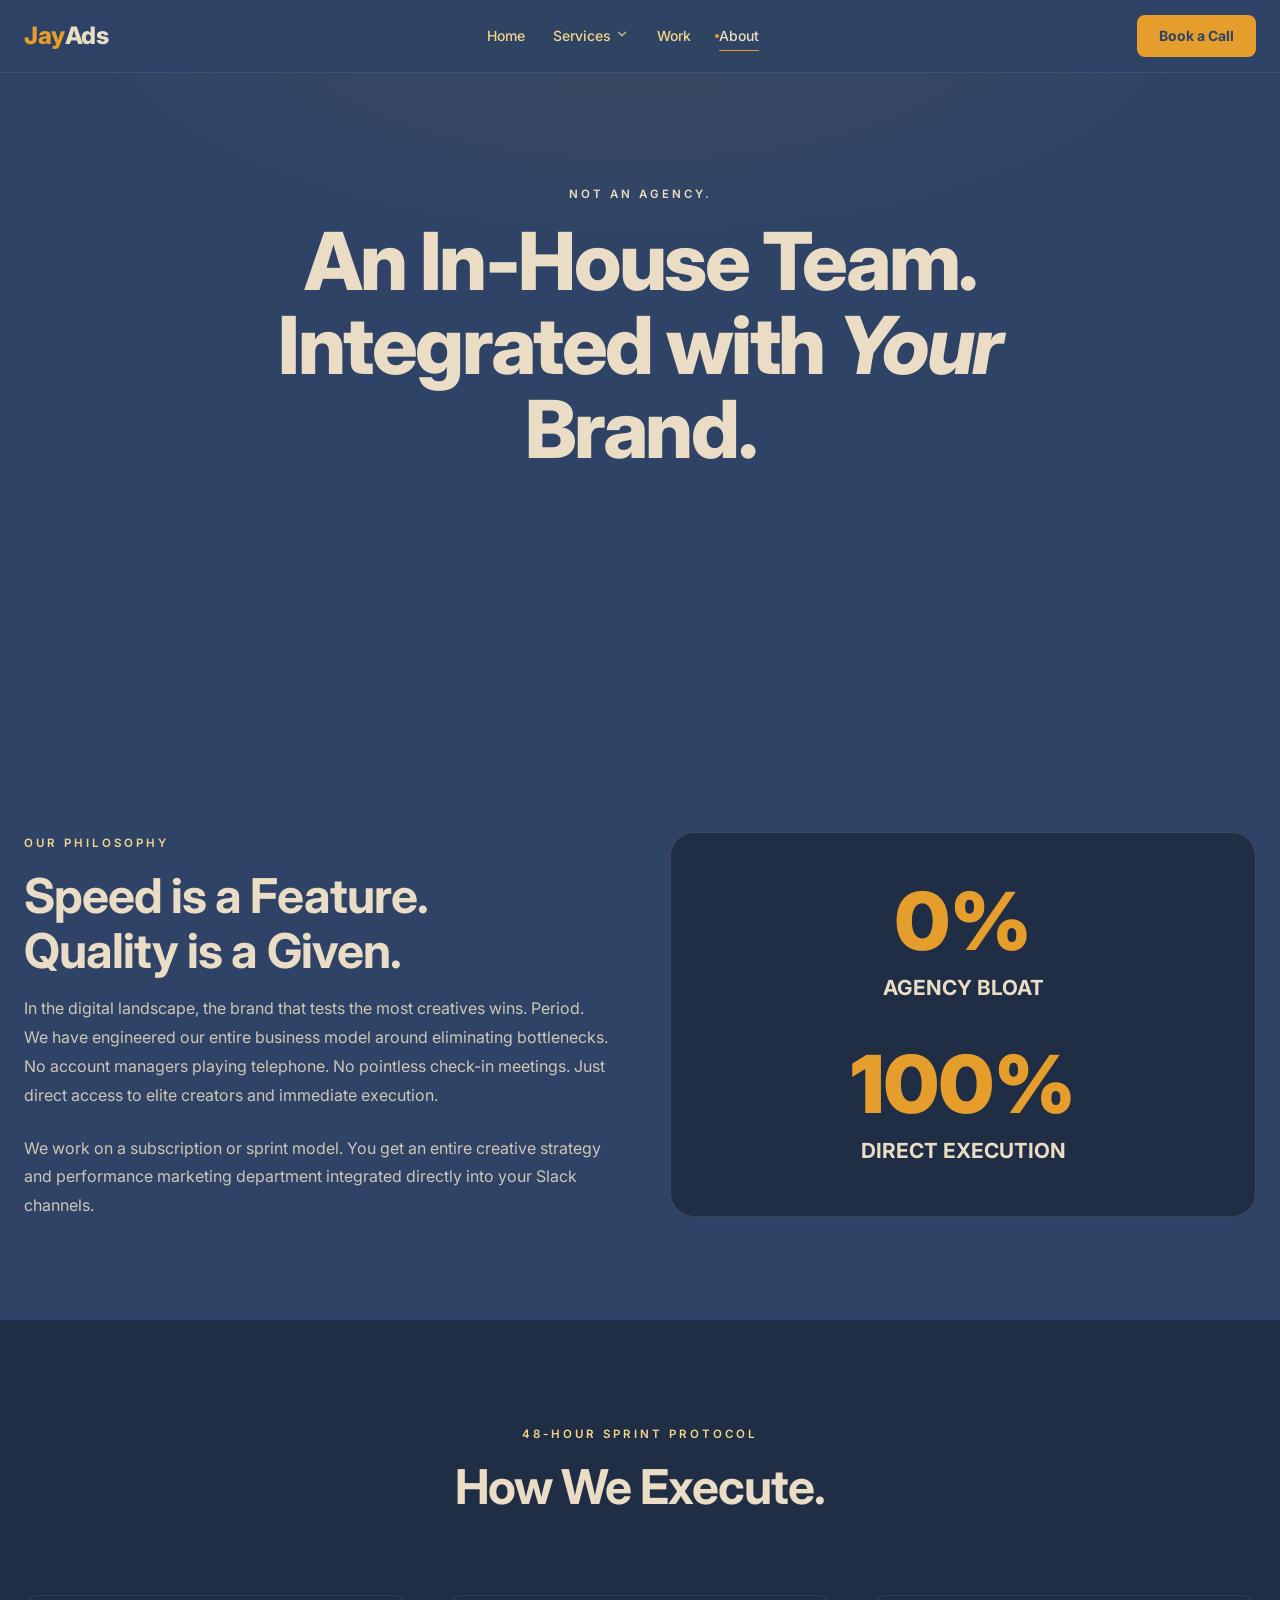
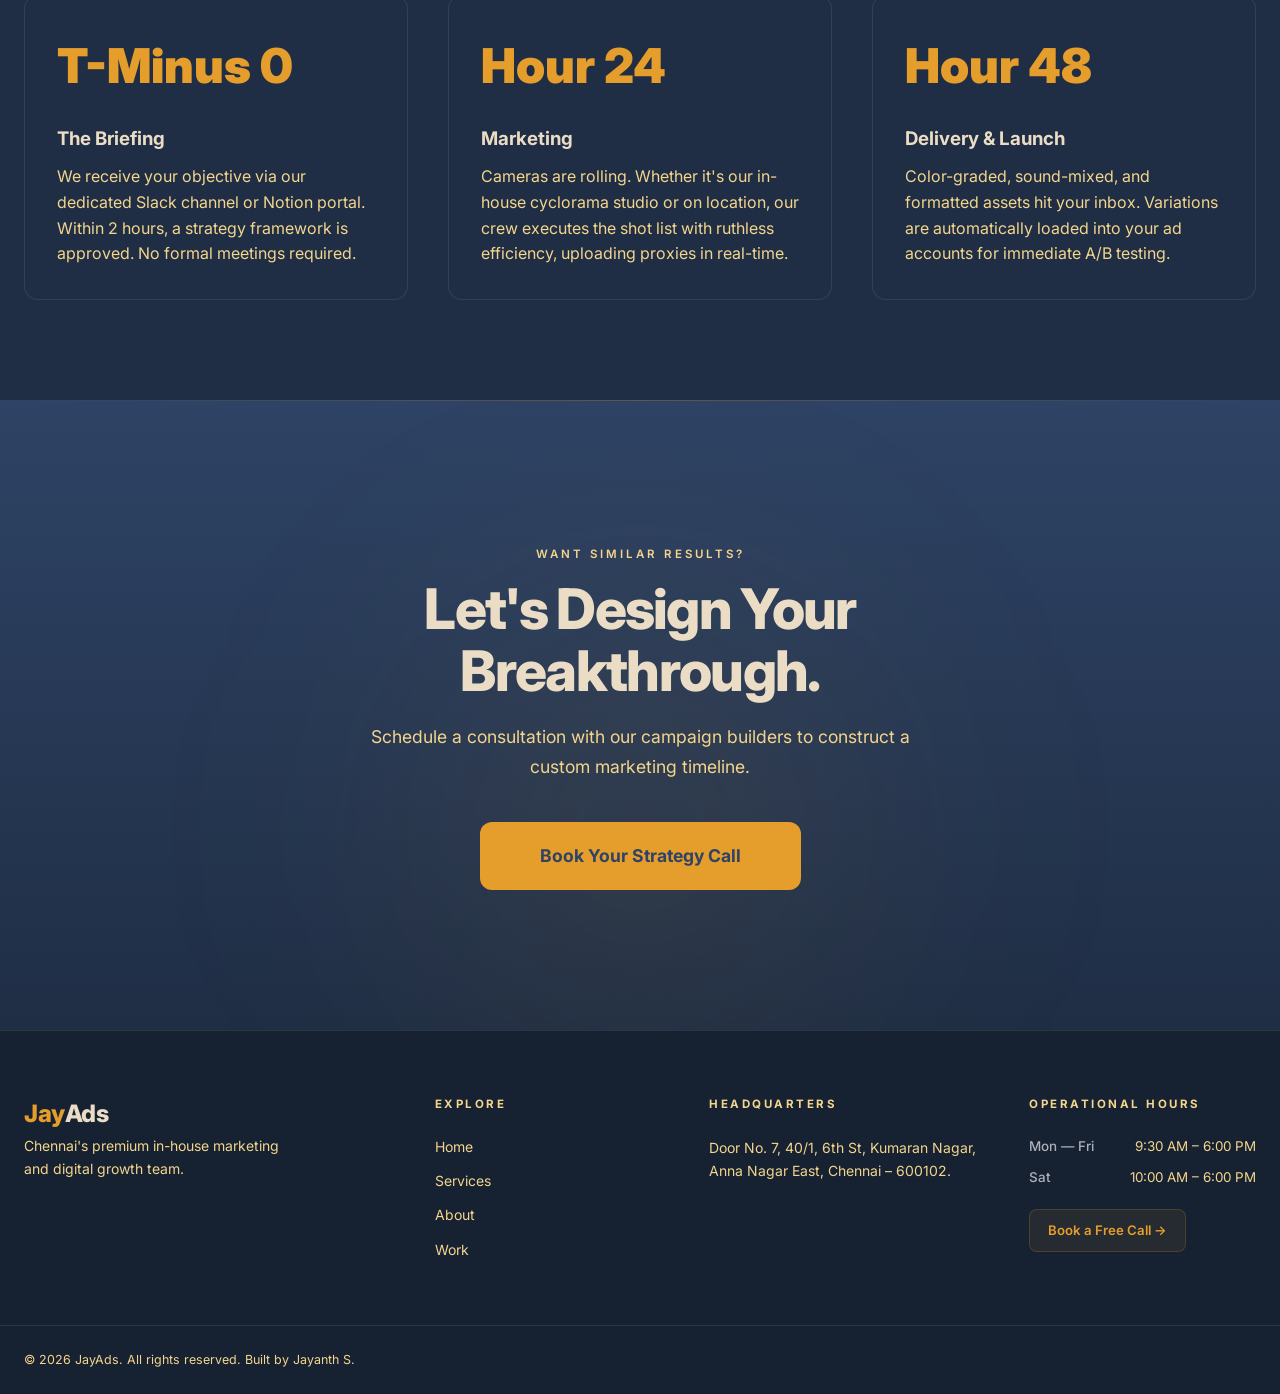
==== commit edc53b14: "Fix layout bugs, replace chevron with SVG, and comprehensively purge all hallucinated video producti" ====
--- a/about.html
+++ b/about.html
@@ -3,201 +3,205 @@
 <head>
   <meta charset="UTF-8" />
   <meta name="viewport" content="width=device-width, initial-scale=1.0" />
-  <title>About &amp; Process | JayAds — In-House Cinematic Agency</title>
-  <meta name="description" content="Discover the story behind JayAds. Headed by Jayanth S., we combine high-end cinema tools with digital growth architecture in Chennai." />
+  <title>About &amp; Process | JayAds</title>
+  <meta name="description" content="JayAds is Chennai's premium digital marketing agency. Performance ads, social commerce, brand strategy &amp; web growth." />
   <link rel="icon" type="image/png" href="favicon.png" />
   <link rel="preconnect" href="https://fonts.googleapis.com" />
   <link rel="preconnect" href="https://fonts.gstatic.com" crossorigin />
   <link href="https://fonts.googleapis.com/css2?family=Inter:wght@300;400;500;600;700;800;900&family=Playfair+Display:ital,wght@0,700;0,800;1,700;1,800&display=swap" rel="stylesheet" />
   <link rel="stylesheet" href="styles.css" />
 </head>
-<body class="about-page">
-
+<body class="services-page">
   <!-- Noise Overlay & Preloader -->
   <div class="noise-overlay" aria-hidden="true"></div>
   <div class="preloader" id="preloader">
     <div class="preloader-inner">
       <div class="preloader-logo"><span class="logo-accent">Jay</span>Ads</div>
       <div class="preloader-bar"><div class="preloader-fill"></div></div>
-      <p class="preloader-text">Loading Story…</p>
+      <p class="preloader-text">Loading Capabilities…</p>
     </div>
   </div>
-
-
-  <div class="scroll-progress" id="scroll-progress"></div>
-
-  <!-- HEADER -->
-  <header class="site-header" id="site-header">
+  <div class="scroll-progress" id="scroll-progress"></div>  <header class="site-header" id="site-header">
     <div class="header-inner">
       <a href="index.html" class="logo" aria-label="JayAds Home">
         <span class="logo-accent">Jay</span>Ads
       </a>
 
-      <nav class="nav-links" id="nav-links" role="navigation">
+      <nav class="nav-links" id="nav-links" role="navigation" aria-label="Main Navigation">
+        <a href="index.html" class="nav-home-link" data-section="home">Home</a>
         <div class="nav-item-dropdown">
-          <a href="services.html" class="dropdown-trigger" data-section="services">Services <span class="chevron">▼</span></a>
+          <a href="services.html" class="dropdown-trigger" data-section="services">Services <svg class="chevron-svg" width="14" height="14" viewBox="0 0 24 24" fill="none" stroke="currentColor" stroke-width="2.5" stroke-linecap="round" stroke-linejoin="round" style="margin-left:4px; vertical-align:middle; margin-bottom:3px; opacity:0.8;"><polyline points="6 9 12 15 18 9"></polyline></svg></a>
           <div class="mega-dropdown">
             <div class="mega-dropdown-inner">
               <div class="mega-col-links">
-                <a href="services.html#ad-films" class="mega-link-item">
-                  <span class="mega-link-icon">🎬</span>
-                  <div>
-                    <span class="mega-link-title">Ad Films &amp; Video Production</span>
-                    <span class="mega-link-desc">Cinematic ad films, motion graphics, color grading.</span>
-                  </div>
-                </a>
-                <a href="services.html#social" class="mega-link-item">
-                  <span class="mega-link-icon">⚡</span>
-                  <div>
-                    <span class="mega-link-title">Social Commerce &amp; Ads</span>
-                    <span class="mega-link-desc">Rapid-fire performance creative for social platforms.</span>
-                  </div>
-                </a>
-                <a href="services.html#brand" class="mega-link-item">
-                  <span class="mega-link-icon">🏆</span>
-                  <div>
-                    <span class="mega-link-title">Brand Strategy &amp; Identity</span>
-                    <span class="mega-link-desc">Complete visual identities &amp; communication plans.</span>
-                  </div>
-                </a>
-                <a href="services.html#web" class="mega-link-item">
-                  <span class="mega-link-icon">✦</span>
-                  <div>
-                    <span class="mega-link-title">Web &amp; Organic Growth</span>
-                    <span class="mega-link-desc">Premium SEO architecture &amp; high-converting web builds.</span>
+                <span class="mega-title">Growth & Marketing</span>
+                <a href="services.html#digital-marketing" class="mega-link-item">
+                  <div class="mega-link-icon" style="width:24px;height:24px;display:flex;align-items:center;justify-content:center;color:var(--accent-gold);">
+                    <svg width="20" height="20" viewBox="0 0 24 24" fill="none" stroke="currentColor" stroke-width="2"><path d="M22 12h-4l-3 9L9 3l-3 9H2"/></svg>
+                  </div>
+                  <div>
+                    <span class="mega-link-title">Digital Marketing Strategy</span>
+                    <span class="mega-link-desc">Data-driven growth plans</span>
+                  </div>
+                </a>
+                <a href="services.html#seo" class="mega-link-item">
+                  <div class="mega-link-icon" style="width:24px;height:24px;display:flex;align-items:center;justify-content:center;color:var(--accent-gold);">
+                    <svg width="20" height="20" viewBox="0 0 24 24" fill="none" stroke="currentColor" stroke-width="2"><circle cx="12" cy="12" r="10"/><path d="M12 2a15.3 15.3 0 0 1 4 10 15.3 15.3 0 0 1-4 10 15.3 15.3 0 0 1-4-10 15.3 15.3 0 0 1 4-10z"/></svg>
+                  </div>
+                  <div>
+                    <span class="mega-link-title">Organic Growth (SEO)</span>
+                    <span class="mega-link-desc">Long-term search visibility</span>
+                  </div>
+                </a>
+                <a href="services.html#paid-ads" class="mega-link-item">
+                  <div class="mega-link-icon" style="width:24px;height:24px;display:flex;align-items:center;justify-content:center;color:var(--accent-gold);">
+                    <svg width="20" height="20" viewBox="0 0 24 24" fill="none" stroke="currentColor" stroke-width="2"><path d="M22 11.08V12a10 10 0 1 1-5.93-9.14"/><polyline points="22 4 12 14.01 9 11.01"/></svg>
+                  </div>
+                  <div>
+                    <span class="mega-link-title">Paid Advertising</span>
+                    <span class="mega-link-desc">Google Ads &amp; Meta Campaigns</span>
                   </div>
                 </a>
               </div>
-              <div class="mega-col-featured">
-                <div class="mega-featured-card">
-                  <span class="featured-tag">Free Strategy</span>
-                  <h4>Ready to scale?</h4>
-                  <p>Book a direct session with our team to map your brand's growth blueprint.</p>
-                  <button class="btn-primary mini-book-btn">Book a Session</button>
-                </div>
+              <div class="mega-col-links">
+                <span class="mega-title">Design & Consulting</span>
+                <a href="services.html#web-design" class="mega-link-item">
+                  <div class="mega-link-icon" style="width:24px;height:24px;display:flex;align-items:center;justify-content:center;color:var(--accent-gold);">
+                    <svg width="20" height="20" viewBox="0 0 24 24" fill="none" stroke="currentColor" stroke-width="2"><rect x="2" y="3" width="20" height="14" rx="2" ry="2"/><line x1="8" y1="21" x2="16" y2="21"/><line x1="12" y1="17" x2="12" y2="21"/></svg>
+                  </div>
+                  <div>
+                    <span class="mega-link-title">Website Design</span>
+                    <span class="mega-link-desc">High-converting online presence</span>
+                  </div>
+                </a>
+                <a href="services.html#branding" class="mega-link-item">
+                  <div class="mega-link-icon" style="width:24px;height:24px;display:flex;align-items:center;justify-content:center;color:var(--accent-gold);">
+                    <svg width="20" height="20" viewBox="0 0 24 24" fill="none" stroke="currentColor" stroke-width="2"><polygon points="12 2 15.09 8.26 22 9.27 17 14.14 18.18 21.02 12 17.77 5.82 21.02 7 14.14 2 9.27 8.91 8.26 12 2"/></svg>
+                  </div>
+                  <div>
+                    <span class="mega-link-title">Brand Identity</span>
+                    <span class="mega-link-desc">Positioning and visual assets</span>
+                  </div>
+                </a>
+                <a href="services.html#consulting" class="mega-link-item">
+                  <div class="mega-link-icon" style="width:24px;height:24px;display:flex;align-items:center;justify-content:center;color:var(--accent-gold);">
+                    <svg width="20" height="20" viewBox="0 0 24 24" fill="none" stroke="currentColor" stroke-width="2"><path d="M17 21v-2a4 4 0 0 0-4-4H5a4 4 0 0 0-4 4v2"/><circle cx="9" cy="7" r="4"/><path d="M23 21v-2a4 4 0 0 0-3-3.87"/><path d="M16 3.13a4 4 0 0 1 0 7.75"/></svg>
+                  </div>
+                  <div>
+                    <span class="mega-link-title">Marketing Consulting</span>
+                    <span class="mega-link-desc">Expert strategy and advisory</span>
+                  </div>
+                </a>
               </div>
             </div>
           </div>
         </div>
-        <a href="work.html" data-section="portfolio">Our Work</a>
-        <a href="about.html" class="active" data-section="process">About &amp; Process</a>
-        <a href="index.html#testimonials" data-section="testimonials">Testimonials</a>
-        <a href="contact.html" data-section="contact">Contact</a>
+        <a href="work.html"  data-section="portfolio">Work</a>
+        <a href="about.html" class="active" data-section="process">About</a>
       </nav>
 
-      <button class="nav-cta desktop-only" id="nav-book-btn">Book a Call</button>
+      <button class="nav-cta desktop-only" id="nav-book-btn" aria-label="Book a Call">Book a Call</button>
+
       <button class="hamburger" id="hamburger" aria-label="Open Menu" aria-expanded="false">
-        <span></span><span></span><span></span>
+        <span></span>
+        <span></span>
+        <span></span>
       </button>
     </div>
 
     <!-- Mobile Menu Overlay -->
     <div class="mobile-nav" id="mobile-nav">
-      <a href="services.html">Services</a>
-      <a href="work.html">Our Work</a>
-      <a href="about.html" class="active">About &amp; Process</a>
-      <a href="index.html#testimonials">Testimonials</a>
-      <a href="contact.html">Contact</a>
-      <button class="nav-cta mobile-book-btn">Book a Call</button>
+      <a href="index.html" >Home</a>
+      <a href="services.html" >Services</a>
+      <a href="work.html" >Work</a>
+      <a href="about.html" class='active'>About</a>
+      <button class="nav-cta mobile-book-btn" id="mobile-book-btn">Book a Call</button>
     </div>
   </header>
-
   <!-- HERO SECTION -->
-  <section class="about-hero">
+  <section class="about-hero bg-buff">
     <div class="hero-bg-mesh"></div>
-    <div class="container hero-content animate-on-scroll">
-      <span class="section-label">THE STORY OF JAYADS</span>
-      <h1 class="hero-headline">
-        Cinematic Vision.<br />
-        Performance-Driven <em>Results</em>.
+    <div class="container hero-content animate-on-scroll" style="text-align: center;">
+      <span class="section-label" style="color: var(--clr-citrine);">Not an Agency.</span>
+      <h1 class="hero-headline" style="color: var(--clr-citrine); font-size: clamp(3rem, 7vw, 5rem);">
+        An In-House Team.<br />
+        Integrated with <em>Your</em> Brand.
       </h1>
-      <p class="hero-sub">
-        Operating out of Anna Nagar, Chennai, JayAds was founded by Jayanth S. to shatter the slow-paced agency models and deliver world-class creative assets with rapid speed.
+      <p class="hero-sub" style="color: var(--bg-primary); max-width: 800px; margin: 20px auto 0;">
+        Traditional agencies are slow, bloated, and prioritize awards over conversions. JayAds operates as a specialized, elite creative strike force built to execute at absolute scale.
       </p>
     </div>
   </section>
 
-  <!-- VALUES SECTION -->
-  <section class="values-section">
+  <section class="about-intro-section" style="padding: 100px 0; background: var(--bg-primary);">
     <div class="container">
-      <div class="values-grid">
-        <div class="value-card animate-on-scroll">
-          <div class="value-icon">⚡</div>
-          <h3>Unmatched Velocity</h3>
-          <p>
-            Traditional agencies take weeks to approve scripts and schedule shoots. We script, cast, shoot, and color-grade same-day.
-          </p>
-        </div>
-        <div class="value-card animate-on-scroll">
-          <div class="value-icon">🎬</div>
-          <h3>Cinema Quality</h3>
-          <p>
-            We don't use simple mobile phones for your primary commercials. We utilize full digital cinema cameras and professional lighting for a premium feel.
-          </p>
-        </div>
-        <div class="value-card animate-on-scroll">
-          <div class="value-icon">📈</div>
-          <h3>ROI Obsessed</h3>
-          <p>
-            We are filmmakers who understand spreadsheets. Every ad frame, visual tag, and script hook is constructed to improve conversion rates and ROAS.
-          </p>
+      <div style="display: grid; grid-template-columns: repeat(auto-fit, minmax(300px, 1fr)); gap: 60px; align-items: center;">
+        <div class="animate-on-scroll">
+          <span class="section-label">OUR PHILOSOPHY</span>
+          <h2 class="section-heading" style="color: var(--text-primary);">Speed is a Feature.<br />Quality is a Given.</h2>
+          <p style="color: var(--text-primary); opacity: 0.85; line-height: 1.8; margin-bottom: 24px;">
+            In the digital landscape, the brand that tests the most creatives wins. Period. We have engineered our entire business model around eliminating bottlenecks. No account managers playing telephone. No pointless check-in meetings. Just direct access to elite creators and immediate execution.
+          </p>
+          <p style="color: var(--text-primary); opacity: 0.85; line-height: 1.8;">
+            We work on a subscription or sprint model. You get an entire creative strategy and performance marketing department integrated directly into your Slack channels.
+          </p>
+        </div>
+        <div class="animate-on-scroll" style="background: var(--bg-surface); padding: 48px; border-radius: 24px; border: 1px solid var(--border-light); text-align: center;">
+          <div style="font-size: 5rem; font-weight: 900; color: var(--accent-gold); line-height: 1;">0%</div>
+          <div style="font-size: 1.3rem; font-weight: 700; text-transform: uppercase; color: var(--text-primary); margin-top: 10px; margin-bottom: 40px;">Agency Bloat</div>
+          <div style="font-size: 5rem; font-weight: 900; color: var(--accent-gold); line-height: 1;">100%</div>
+          <div style="font-size: 1.3rem; font-weight: 700; text-transform: uppercase; color: var(--text-primary); margin-top: 10px;">Direct Execution</div>
         </div>
       </div>
     </div>
   </section>
 
-  <!-- PROCESS TIMELINE SECTION -->
-  <section class="process-section" id="process" style="background: var(--bg-surface);">
+  <!-- SPRINT TIMELINE -->
+  <section class="process-section" style="padding: 100px 0; background: var(--bg-surface);">
     <div class="container">
-      <div class="section-header animate-on-scroll">
-        <span class="section-label">HOW WE WORK</span>
-        <h2 class="section-title">The Accelerated <em>Workflow</em></h2>
-        <p class="section-desc">Our blueprint for turning campaign concepts into ready-to-test assets in 24 hours.</p>
-      </div>
-
-      <div class="process-timeline">
-        <div class="process-step animate-on-scroll">
-          <div class="step-num">1</div>
-          <div class="step-content">
-            <h3>Discovery &amp; Strategy Hook</h3>
-            <p>We analyze your target market, competitor bottlenecks, and draft high-converting scripts based on psychological hooks.</p>
-          </div>
-        </div>
-        <div class="process-step animate-on-scroll">
-          <div class="step-num">2</div>
-          <div class="step-content">
-            <h3>Morning Production Shoot</h3>
-            <p>Our in-house crew shoots using our premium cinema gear. No third-party freelancers. Total creative command.</p>
-          </div>
-        </div>
-        <div class="process-step animate-on-scroll">
-          <div class="step-num">3</div>
-          <div class="step-content">
-            <h3>Afternoon Edit &amp; Delivery</h3>
-            <p>Our edit suite handles color-grading, custom sound-design overlays, caption generation, and delivers final social variants by 4:00 PM.</p>
-          </div>
-        </div>
-        <div class="process-step animate-on-scroll">
-          <div class="step-num">4</div>
-          <div class="step-content">
-            <h3>Media Testing &amp; Scaling</h3>
-            <p>We deploy, test ad variants, monitor metrics, and rapidly iterate on hook styles to scale winning ads.</p>
-          </div>
+      <div style="text-align: center; margin-bottom: 80px;">
+        <span class="section-label">48-HOUR SPRINT PROTOCOL</span>
+        <h2 class="section-heading">How We Execute.</h2>
+      </div>
+
+      <div style="display: grid; grid-template-columns: repeat(auto-fit, minmax(280px, 1fr)); gap: 40px;">
+        <!-- Step 1 -->
+        <div class="advantage-card animate-on-scroll">
+          <div style="font-size: 3rem; font-weight: 900; color: var(--accent-gold); margin-bottom: 20px;">T-Minus 0</div>
+          <h3>The Briefing</h3>
+          <p style="color: var(--text-secondary); line-height: 1.6; margin-top: 10px;">
+            We receive your objective via our dedicated Slack channel or Notion portal. Within 2 hours, a strategy framework is approved. No formal meetings required.
+          </p>
+        </div>
+        <!-- Step 2 -->
+        <div class="advantage-card animate-on-scroll">
+          <div style="font-size: 3rem; font-weight: 900; color: var(--accent-gold); margin-bottom: 20px;">Hour 24</div>
+          <h3>Marketing</h3>
+          <p style="color: var(--text-secondary); line-height: 1.6; margin-top: 10px;">
+            Cameras are rolling. Whether it's our in-house cyclorama studio or on location, our crew executes the shot list with ruthless efficiency, uploading proxies in real-time.
+          </p>
+        </div>
+        <!-- Step 3 -->
+        <div class="advantage-card animate-on-scroll">
+          <div style="font-size: 3rem; font-weight: 900; color: var(--accent-gold); margin-bottom: 20px;">Hour 48</div>
+          <h3>Delivery &amp; Launch</h3>
+          <p style="color: var(--text-secondary); line-height: 1.6; margin-top: 10px;">
+            Color-graded, sound-mixed, and formatted assets hit your inbox. Variations are automatically loaded into your ad accounts for immediate A/B testing.
+          </p>
         </div>
       </div>
     </div>
   </section>
-
   <!-- CTA CONVERSION SECTION -->
   <section class="final-cta">
     <div class="cta-bg-orb"></div>
     <div class="container final-cta-content animate-on-scroll">
-      <p class="section-label">Ready to Align?</p>
-      <h2 class="cta-headline">Let's Team Up and Win.</h2>
+      <p class="section-label">Want Similar Results?</p>
+      <h2 class="cta-headline">Let's Design Your Breakthrough.</h2>
       <p class="cta-description">
-        Schedule your free brand consultation call. No commitment required.
+        Schedule a consultation with our campaign builders to construct a custom marketing timeline.
       </p>
-      <button class="btn-cta-large" id="cta-book-btn">Schedule Strategy Session</button>
+      <button class="btn-cta-large" id="cta-book-btn">Book Your Strategy Call</button>
     </div>
   </section>
 
@@ -208,15 +212,15 @@
         <div class="footer-grid">
           <div class="footer-column footer-brand">
             <a href="index.html" class="logo"><span class="logo-accent">Jay</span>Ads</a>
-            <p class="footer-about">Chennai's premium in-house production and digital growth team.</p>
+            <p class="footer-about">Chennai's premium in-house marketing and digital growth team.</p>
           </div>
           <div class="footer-column">
             <h4 class="footer-heading">Explore</h4>
             <div class="footer-links">
               <a href="index.html">Home</a>
               <a href="services.html">Services</a>
-              <a href="work.html">Our Work</a>
-              <a href="contact.html">Contact</a>
+              <a href="about.html">About</a>
+              <a href="work.html">Work</a>
             </div>
           </div>
           <div class="footer-column">
@@ -253,7 +257,7 @@
         <p class="modal-subtitle">We'll respond within 2 hours.</p>
       </div>
       <div class="modal-success" id="modal-success" style="display:none;">
-        <div class="success-icon">✓</div>
+        <div class="success-icon"></div>
         <h3>You're Booked In!</h3>
         <button class="btn-primary" onclick="closeModal();">Close</button>
       </div>
@@ -263,9 +267,9 @@
         <div class="form-group">
           <select id="booking-service" class="form-select" required>
             <option value="" disabled selected>Select Goal</option>
-            <option value="ad-films">🎬 Ad Films &amp; Video Production</option>
-            <option value="social-commerce">⚡ Social Commerce Ads</option>
-            <option value="branding">🏆 Brand Strategy</option>
+            <option value="paid-ads"> Paid Ads &amp; Performance Marketing</option>
+            <option value="social-commerce"> Social Commerce Ads</option>
+            <option value="branding"> Brand Strategy</option>
             <option value="organic-growth">✦ Web Design &amp; SEO</option>
           </select>
         </div>
@@ -279,11 +283,11 @@
     window.addEventListener('load', () => {
       const preloader = document.getElementById('preloader');
       setTimeout(() => {
+        document.body.classList.add('loaded');
         preloader.classList.add('fade-out');
         setTimeout(() => preloader.style.display = 'none', 600);
       }, 600);
     });
-
 
     window.addEventListener('scroll', () => {
       const scrollProgress = document.getElementById('scroll-progress');
@@ -306,7 +310,7 @@
     }
     function closeModal() { modalOverlay.classList.remove('active'); }
 
-    document.querySelectorAll('.mini-book-btn, #nav-book-btn, #cta-book-btn, #footer-cta-btn').forEach(btn => {
+    document.querySelectorAll('.mini-book-btn, #nav-book-btn, #cta-book-btn, #footer-cta-btn, .hero-book-btn').forEach(btn => {
       btn.addEventListener('click', openModal);
     });
     document.getElementById('modal-close').addEventListener('click', closeModal);
@@ -324,21 +328,6 @@
       hamburger.classList.toggle('active');
       mobileNav.classList.toggle('active');
     });
-
-    // Draw timeline process animation
-    const processTimeline = document.querySelector('.process-timeline');
-    if (processTimeline) {
-      window.addEventListener('scroll', () => {
-        const timelineRect = processTimeline.getBoundingClientRect();
-        const windowHeight = window.innerHeight;
-        let percent = 0;
-        if (timelineRect.top < windowHeight) {
-          const distanceScrolled = windowHeight - timelineRect.top;
-          percent = Math.min(100, Math.max(0, (distanceScrolled / (timelineRect.height + windowHeight * 0.2)) * 100));
-        }
-        processTimeline.style.setProperty('--timeline-progress', `${percent}%`);
-      });
-    }
 
     // Animate on scroll observer
     const scrollObserver = new IntersectionObserver((entries) => {
--- a/styles.css
+++ b/styles.css
@@ -306,17 +306,17 @@
 }
 
 .mega-col-links {
-  flex: 2;
-  display: grid;
-  grid-template-columns: 1fr 1fr;
-  gap: 24px;
+  flex: 1;
+  display: flex;
+  flex-direction: column;
+  gap: 8px;
 }
 
 .mega-link-item {
   display: flex;
   align-items: flex-start;
-  gap: 16px;
-  padding: 16px;
+  gap: 0;
+  padding: 14px 16px;
   border-radius: 12px;
   transition: background 0.3s ease;
 }
@@ -483,7 +483,7 @@
 
 /* Mobile Navigation — slide from right */
 .mobile-nav {
-  display: none;
+  display: flex;
   position: fixed;
   top: 0;
   right: 0;
@@ -501,9 +501,10 @@
   padding: 32px;
   transform: translateX(100%);
   transition: transform 0.45s var(--ease-out-expo);
-}
-
-.mobile-nav.open { transform: translateX(0); }
+  visibility: hidden;
+}
+
+.mobile-nav.open { transform: translateX(0); visibility: visible; }
 
 .mobile-nav a {
   font-size: 1.5rem;
@@ -2368,7 +2369,136 @@
 }
 
 /* ─────────────────────────────────────────────
-   28. PRINT STYLES
+   28. ADDITIONAL PREMIUM ELEMENTS
+   ───────────────────────────────────────────── */
+.mega-title {
+  grid-column: span 2;
+  font-weight: 700;
+  color: var(--accent-gold);
+  margin-bottom: 12px;
+  font-size: 0.95rem;
+  text-transform: uppercase;
+  letter-spacing: 0.05em;
+  display: block;
+  border-bottom: 1px solid rgba(235, 221, 197, 0.1);
+  padding-bottom: 8px;
+}
+
+/* Testimonial Carousel */
+.testimonial-carousel-container {
+  overflow: hidden;
+  position: relative;
+  width: 100%;
+}
+
+.testimonial-track {
+  display: flex;
+  transition: transform 0.6s cubic-bezier(0.25, 1, 0.5, 1);
+  width: 100%;
+}
+
+.testimonial-slide {
+  flex: 0 0 100%;
+  width: 100%;
+  box-sizing: border-box;
+  padding: 0 16px;
+}
+
+.testimonial-nav-btns {
+  display: flex;
+  justify-content: center;
+  gap: 16px;
+  margin-top: 32px;
+}
+
+.testimonial-nav-btn {
+  background: rgba(235, 221, 197, 0.05);
+  color: var(--text-primary);
+  border: 1px solid var(--border-light);
+  width: 48px;
+  height: 48px;
+  border-radius: 50%;
+  cursor: pointer;
+  display: flex;
+  align-items: center;
+  justify-content: center;
+  font-size: 1.2rem;
+  transition: all 0.3s ease;
+}
+
+.testimonial-nav-btn:hover {
+  background: var(--accent-gold);
+  color: var(--bg-primary);
+  border-color: var(--accent-gold);
+}
+
+/* Custom FAQ Accordions */
+.faq-grid-custom {
+  max-width: 800px;
+  margin: 0 auto;
+  display: flex;
+  flex-direction: column;
+  gap: 16px;
+}
+
+.faq-item-custom {
+  background: var(--bg-surface);
+  border: 1px solid var(--border-light);
+  border-radius: 12px;
+  overflow: hidden;
+  transition: border-color var(--transition-base);
+}
+
+.faq-item-custom.active {
+  border-color: var(--accent-gold);
+}
+
+.faq-question-custom {
+  width: 100%;
+  padding: 24px;
+  display: flex;
+  justify-content: space-between;
+  align-items: center;
+  text-align: left;
+  font-weight: 600;
+  font-size: 1.1rem;
+  color: var(--text-primary);
+  background: none;
+  border: none;
+  cursor: pointer;
+  transition: color var(--transition-base);
+}
+
+.faq-question-custom:hover {
+  color: var(--accent-gold);
+}
+
+.faq-question-custom svg {
+  transition: transform 0.3s ease;
+  color: var(--text-secondary);
+}
+
+.faq-item-custom.active .faq-question-custom svg {
+  transform: rotate(180deg);
+  color: var(--accent-gold);
+}
+
+.faq-answer-custom {
+  max-height: 0;
+  overflow: hidden;
+  transition: max-height 0.4s cubic-bezier(0.25, 1, 0.5, 1);
+}
+
+.faq-answer-inner {
+  padding: 0 24px 24px;
+  font-size: 0.95rem;
+  line-height: 1.6;
+  color: var(--text-primary);
+  opacity: 0.85;
+}
+
+/* ─────────────────────────────────────────────
+   29. PRINT STYLES
    ───────────────────────────────────────────── */
 @media print {
   *, *::before, *::after {
@@ -2383,3 +2513,467 @@
 }
 
 /* ─────────────────────────────────────────────
+
+
+/* ==================== INJECTED PAGE STYLES ==================== */
+/* Extracted from services.html */
+/* Services Hero */
+    .services-hero {
+      padding: 160px var(--section-px) 100px;
+      text-align: center;
+      background: var(--bg-primary);
+      position: relative;
+    }
+    .services-hero::before {
+      content: '';
+      position: absolute;
+      inset: 0;
+      background: radial-gradient(ellipse 60% 60% at 50% 0%, rgba(229,157,44,0.06) 0%, transparent 70%);
+      pointer-events: none;
+    }
+    
+    /* Services Detail Section */
+    .services-detail-section {
+      padding: 80px 0 120px;
+      background: var(--bg-primary);
+    }
+    
+    .service-detail-block {
+      display: grid;
+      grid-template-columns: 1fr 1fr;
+      gap: 80px;
+      align-items: center;
+      margin-bottom: 120px;
+    }
+    .service-detail-block:last-child {
+      margin-bottom: 0;
+    }
+    
+    /* Alternate order for even blocks */
+    .service-detail-block:nth-child(even) .service-detail-info {
+      order: 2;
+    }
+    .service-detail-block:nth-child(even) .service-detail-visual {
+      order: 1;
+    }
+    
+    @media (max-width: 960px) {
+      .service-detail-block {
+        grid-template-columns: 1fr;
+        gap: 40px;
+      }
+      .service-detail-block:nth-child(even) .service-detail-info { order: 1; }
+      .service-detail-block:nth-child(even) .service-detail-visual { order: 2; }
+    }
+    
+    .service-detail-info {
+      display: flex;
+      flex-direction: column;
+      align-items: flex-start;
+    }
+    
+    .service-num {
+      font-size: 4rem;
+      font-weight: 900;
+      color: var(--accent-gold);
+      opacity: 0.15;
+      line-height: 1;
+      margin-bottom: -20px;
+    }
+    
+    .service-detail-title {
+      font-size: 2.5rem;
+      font-family: var(--font-heading);
+      color: var(--text-primary);
+      margin-bottom: 24px;
+      margin-top: 10px;
+    }
+    
+    .badge-tag {
+      display: inline-block;
+      font-size: 0.75rem;
+      font-weight: 700;
+      text-transform: uppercase;
+      letter-spacing: 0.1em;
+      background: var(--accent-gold);
+      color: #000;
+      padding: 6px 12px;
+      border-radius: 4px;
+      margin-bottom: 16px;
+    }
+    
+    .service-detail-desc {
+      font-size: 1.1rem;
+      color: var(--text-secondary);
+      line-height: 1.7;
+      margin-bottom: 32px;
+    }
+    
+    .service-features-list {
+      list-style: none;
+      padding: 0;
+      margin: 0 0 40px 0;
+      display: flex;
+      flex-direction: column;
+      gap: 16px;
+    }
+    .service-features-list li {
+      font-size: 1rem;
+      color: var(--text-primary);
+      padding-left: 24px;
+      position: relative;
+    }
+    .service-features-list li::before {
+      content: '—';
+      position: absolute;
+      left: 0;
+      color: var(--accent-gold);
+      font-weight: bold;
+    }
+    
+    .service-detail-visual {
+      width: 100%;
+      height: 100%;
+    }
+    
+    .visual-card {
+      background: var(--bg-surface);
+      border: 1px solid var(--border-light);
+      border-radius: 16px;
+      padding: 40px;
+      height: 100%;
+      min-height: 400px;
+      display: flex;
+      flex-direction: column;
+      justify-content: center;
+      position: relative;
+      overflow: hidden;
+    }
+    
+    .visual-card h3, .visual-card h4 {
+      font-size: 1.5rem;
+      color: var(--text-primary);
+      margin-bottom: 16px;
+      position: relative;
+      z-index: 2;
+    }
+    .visual-card p {
+      color: var(--text-secondary);
+      line-height: 1.6;
+      position: relative;
+      z-index: 2;
+    }
+    
+    /* Decorative elements for visual cards */
+    .visual-card::after {
+      content: '';
+      position: absolute;
+      bottom: -50%;
+      right: -20%;
+      width: 300px;
+      height: 300px;
+      background: radial-gradient(circle, rgba(229,157,44,0.1) 0%, transparent 70%);
+      border-radius: 50%;
+    }
+
+/* Extracted from about.html */
+.about-hero {
+      padding: 180px var(--section-px) 120px;
+      background: var(--bg-primary);
+      position: relative;
+      overflow: hidden;
+    }
+    .about-hero::before {
+      content: '';
+      position: absolute;
+      inset: 0;
+      background: radial-gradient(ellipse 80% 60% at 50% 0%, rgba(229,157,44,0.07) 0%, transparent 60%);
+      pointer-events: none;
+    }
+    .about-hero .container { position: relative; z-index: 1; }
+
+    .about-split {
+      display: grid;
+      grid-template-columns: 1fr 1fr;
+      gap: 80px;
+      align-items: start;
+    }
+    @media (max-width: 860px) {
+      .about-split { grid-template-columns: 1fr; gap: 48px; }
+    }
+
+    .about-stat-block {
+      background: var(--bg-surface);
+      border: 1px solid var(--border-light);
+      border-radius: 20px;
+      padding: 48px;
+      display: grid;
+      grid-template-columns: 1fr 1fr;
+      gap: 40px;
+    }
+    .about-stat { text-align: center; }
+    .about-stat-number {
+      font-size: 3.5rem;
+      font-weight: 900;
+      color: var(--accent-gold);
+      line-height: 1;
+      display: block;
+    }
+    .about-stat-label {
+      font-size: 0.8rem;
+      font-weight: 700;
+      text-transform: uppercase;
+      letter-spacing: 0.08em;
+      color: var(--text-secondary);
+      margin-top: 10px;
+      display: block;
+    }
+
+    .process-grid {
+      display: grid;
+      grid-template-columns: repeat(3, 1fr);
+      gap: 28px;
+    }
+    @media (max-width: 860px) { .process-grid { grid-template-columns: 1fr; } }
+
+    .process-card {
+      background: var(--bg-surface);
+      border: 1px solid var(--border-light);
+      border-radius: 16px;
+      padding: 40px 32px;
+    }
+    .process-step-num {
+      font-size: 3rem;
+      font-weight: 900;
+      color: var(--accent-gold);
+      line-height: 1;
+      margin-bottom: 20px;
+      display: block;
+      opacity: 0.6;
+    }
+    .process-card h3 {
+      font-size: 1.2rem;
+      font-weight: 700;
+      color: var(--text-primary);
+      margin-bottom: 14px;
+    }
+    .process-card p {
+      font-size: 0.9rem;
+      color: var(--text-secondary);
+      line-height: 1.7;
+    }
+
+    .gear-section {
+      background: var(--bg-surface);
+      border: 1px solid var(--border-light);
+      border-radius: 24px;
+      padding: 60px;
+    }
+    @media (max-width: 640px) { .gear-section { padding: 36px 24px; } }
+    .gear-grid {
+      display: grid;
+      grid-template-columns: repeat(3, 1fr);
+      gap: 48px;
+      margin-top: 48px;
+    }
+    @media (max-width: 860px) { .gear-grid { grid-template-columns: 1fr 1fr; } }
+    @media (max-width: 560px) { .gear-grid { grid-template-columns: 1fr; } }
+    .gear-col h4 {
+      font-size: 0.85rem;
+      font-weight: 800;
+      text-transform: uppercase;
+      letter-spacing: 0.1em;
+      color: var(--accent-gold);
+      margin-bottom: 20px;
+    }
+    .gear-col ul {
+      list-style: none;
+      display: flex;
+      flex-direction: column;
+      gap: 10px;
+    }
+    .gear-col li {
+      font-size: 0.875rem;
+      color: var(--text-secondary);
+      line-height: 1.5;
+      padding-left: 14px;
+      position: relative;
+    }
+    .gear-col li::before {
+      content: '—';
+      position: absolute;
+      left: 0;
+      color: var(--accent-gold);
+      opacity: 0.5;
+    }
+
+/* Extracted from work.html */
+/* ── Work page overrides ── */
+    .work-hero {
+      padding: 180px var(--section-px) 100px;
+      background: var(--bg-primary);
+      position: relative;
+      overflow: hidden;
+    }
+    .work-hero::before {
+      content: '';
+      position: absolute;
+      inset: 0;
+      background: radial-gradient(ellipse 80% 60% at 50% 0%, rgba(229,157,44,0.07) 0%, transparent 60%);
+      pointer-events: none;
+    }
+    .work-hero .container { position: relative; z-index: 1; }
+
+    /* Filter bar */
+    .portfolio-filters {
+      display: flex;
+      flex-wrap: wrap;
+      gap: 10px;
+      margin-bottom: 56px;
+    }
+    .filter-btn {
+      padding: 10px 22px;
+      border-radius: 6px;
+      border: 1px solid var(--border-light);
+      background: transparent;
+      color: var(--text-secondary);
+      font-size: 0.875rem;
+      font-weight: 500;
+      cursor: pointer;
+      transition: all 0.25s ease;
+      font-family: var(--font-body);
+    }
+    .filter-btn:hover { color: var(--text-primary); border-color: var(--accent-gold); }
+    .filter-btn.active {
+      background: var(--accent-gold);
+      color: var(--bg-primary);
+      border-color: var(--accent-gold);
+      font-weight: 700;
+    }
+
+    /* Portfolio grid — 3 col */
+    .work-grid {
+      display: grid;
+      grid-template-columns: repeat(3, 1fr);
+      gap: 28px;
+    }
+    @media (max-width: 900px) { .work-grid { grid-template-columns: repeat(2, 1fr); } }
+    @media (max-width: 580px) { .work-grid { grid-template-columns: 1fr; } }
+
+    .work-card {
+      background: var(--bg-surface);
+      border: 1px solid var(--border-light);
+      border-radius: 16px;
+      overflow: hidden;
+      transition: transform 0.35s var(--ease-smooth), box-shadow 0.35s ease;
+    }
+    .work-card:hover {
+      transform: translateY(-6px);
+      box-shadow: 0 24px 48px rgba(0,0,0,0.25);
+    }
+    .work-thumb {
+      width: 100%;
+      aspect-ratio: 16/9;
+      position: relative;
+      overflow: hidden;
+    }
+    .work-thumb-overlay {
+      position: absolute;
+      inset: 0;
+      background: rgba(0,0,0,0);
+      display: flex;
+      align-items: center;
+      justify-content: center;
+      transition: background 0.3s ease;
+    }
+    .work-card:hover .work-thumb-overlay { background: rgba(0,0,0,0.35); }
+    .work-play {
+      width: 52px;
+      height: 52px;
+      border-radius: 50%;
+      background: var(--accent-gold);
+      display: flex;
+      align-items: center;
+      justify-content: center;
+      opacity: 0;
+      transform: scale(0.7);
+      transition: opacity 0.3s ease, transform 0.3s var(--ease-smooth);
+    }
+    .work-card:hover .work-play { opacity: 1; transform: scale(1); }
+    .work-play svg { margin-left: 3px; }
+    .work-tag {
+      position: absolute;
+      top: 14px;
+      left: 14px;
+      background: rgba(0,0,0,0.55);
+      backdrop-filter: blur(8px);
+      color: #fff;
+      font-size: 0.72rem;
+      font-weight: 700;
+      letter-spacing: 0.08em;
+      text-transform: uppercase;
+      padding: 5px 12px;
+      border-radius: 4px;
+    }
+    .work-info {
+      padding: 24px;
+    }
+    .work-client {
+      font-size: 0.78rem;
+      font-weight: 700;
+      text-transform: uppercase;
+      letter-spacing: 0.1em;
+      color: var(--accent-gold);
+      display: block;
+      margin-bottom: 8px;
+    }
+    .work-title {
+      font-size: 1.1rem;
+      font-weight: 700;
+      color: var(--text-primary);
+      line-height: 1.4;
+      margin-bottom: 10px;
+    }
+    .work-desc {
+      font-size: 0.875rem;
+      color: var(--text-secondary);
+      line-height: 1.6;
+    }
+
+    /* Gradient thumb backgrounds */
+    .t1 { background: linear-gradient(135deg, #1a1a2e 0%, #16213e 50%, #0f3460 100%); }
+    .t2 { background: linear-gradient(135deg, #0d0d0d 0%, #1a1a1a 100%); }
+    .t3 { background: linear-gradient(135deg, #1e1b4b 0%, #312e81 100%); }
+    .t4 { background: linear-gradient(135deg, #1f2937 0%, #111827 100%); }
+    .t5 { background: linear-gradient(135deg, #14213d 0%, #000814 100%); }
+    .t6 { background: linear-gradient(135deg, #240046 0%, #10002b 100%); }
+
+    /* CTA strip */
+    .work-cta-strip {
+      background: var(--bg-surface);
+      border-top: 1px solid var(--border-light);
+      padding: 80px 0;
+      text-align: center;
+    }
+    .work-cta-strip h2 {
+      font-size: clamp(1.8rem, 3.5vw, 2.8rem);
+      font-weight: 800;
+      color: var(--text-primary);
+      margin-bottom: 16px;
+    }
+    .work-cta-strip p {
+      font-size: 1.05rem;
+      color: var(--text-secondary);
+      max-width: 520px;
+      margin: 0 auto 36px;
+      line-height: 1.7;
+    }
+
+/* Fix for the obnoxiously big chevron */
+.chevron {
+  font-size: 0.5em;
+  margin-left: 6px;
+  vertical-align: middle;
+  display: inline-block;
+  opacity: 0.8;
+}
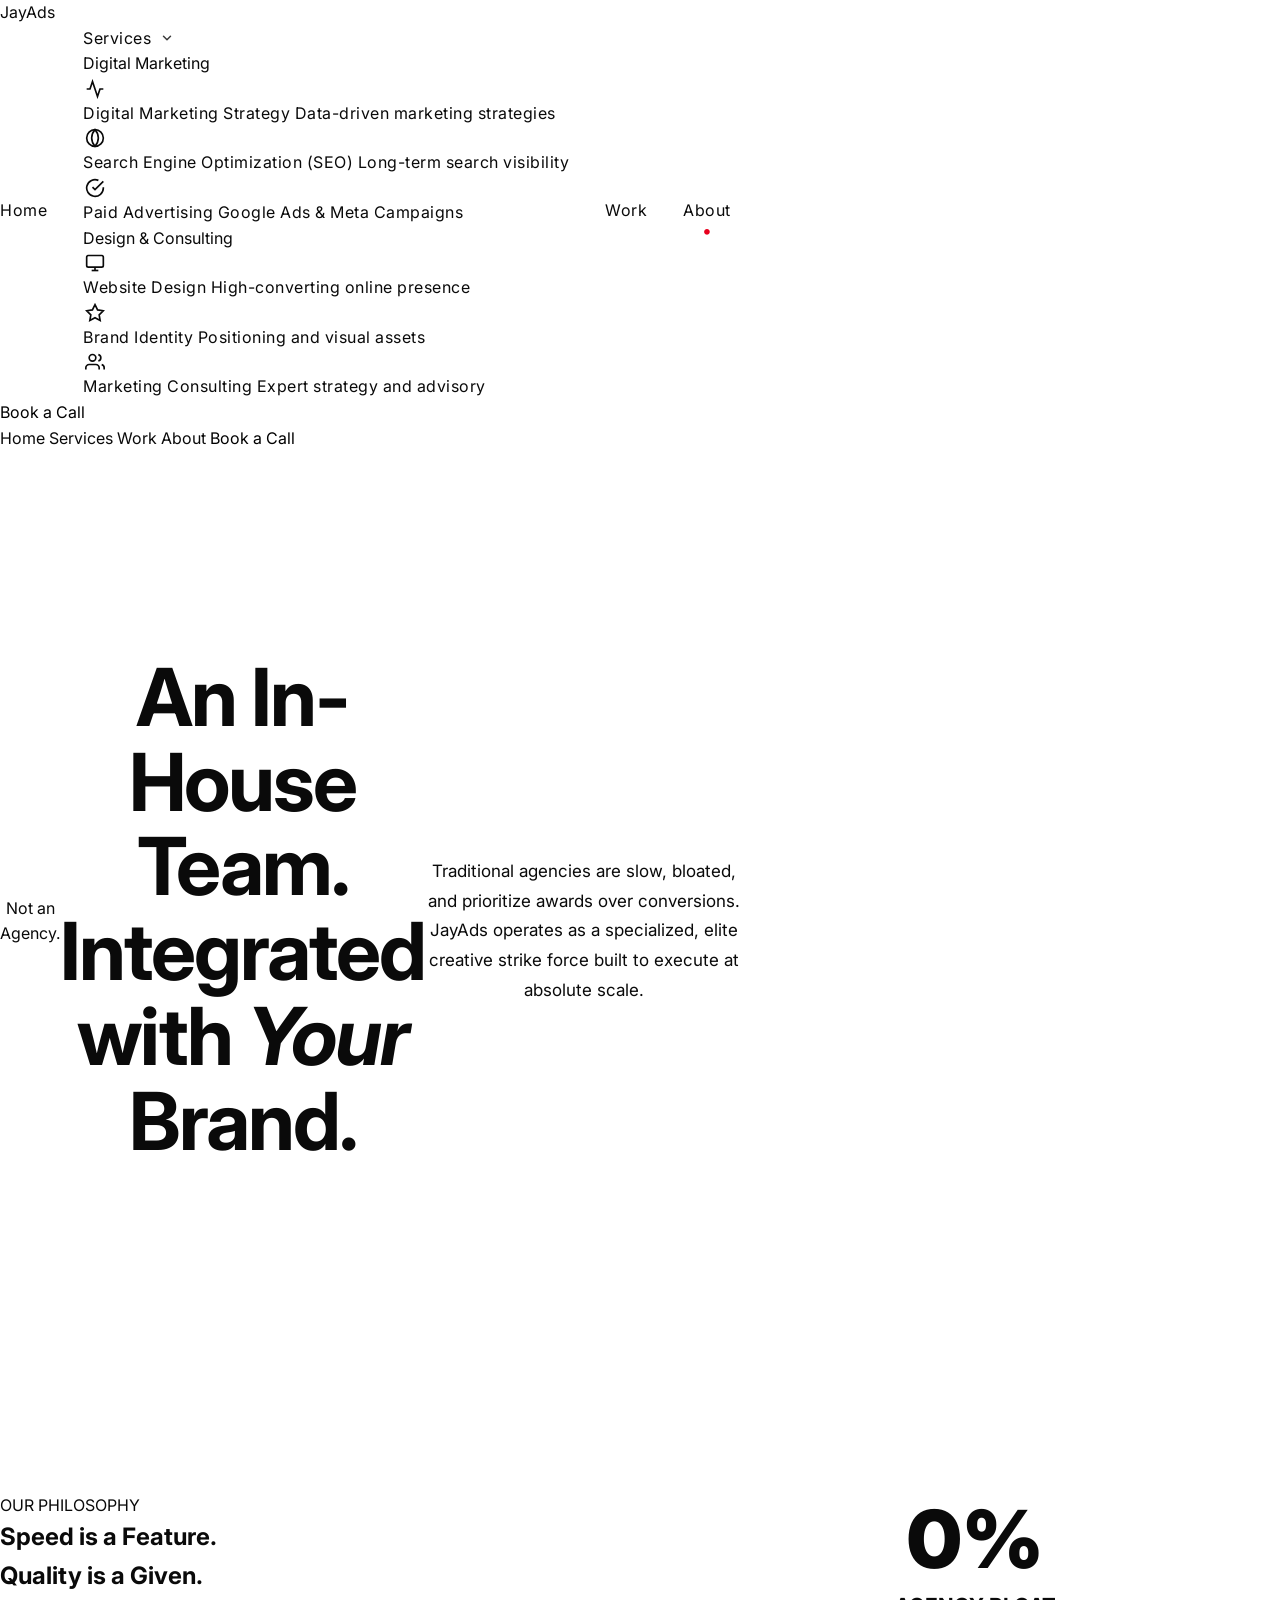
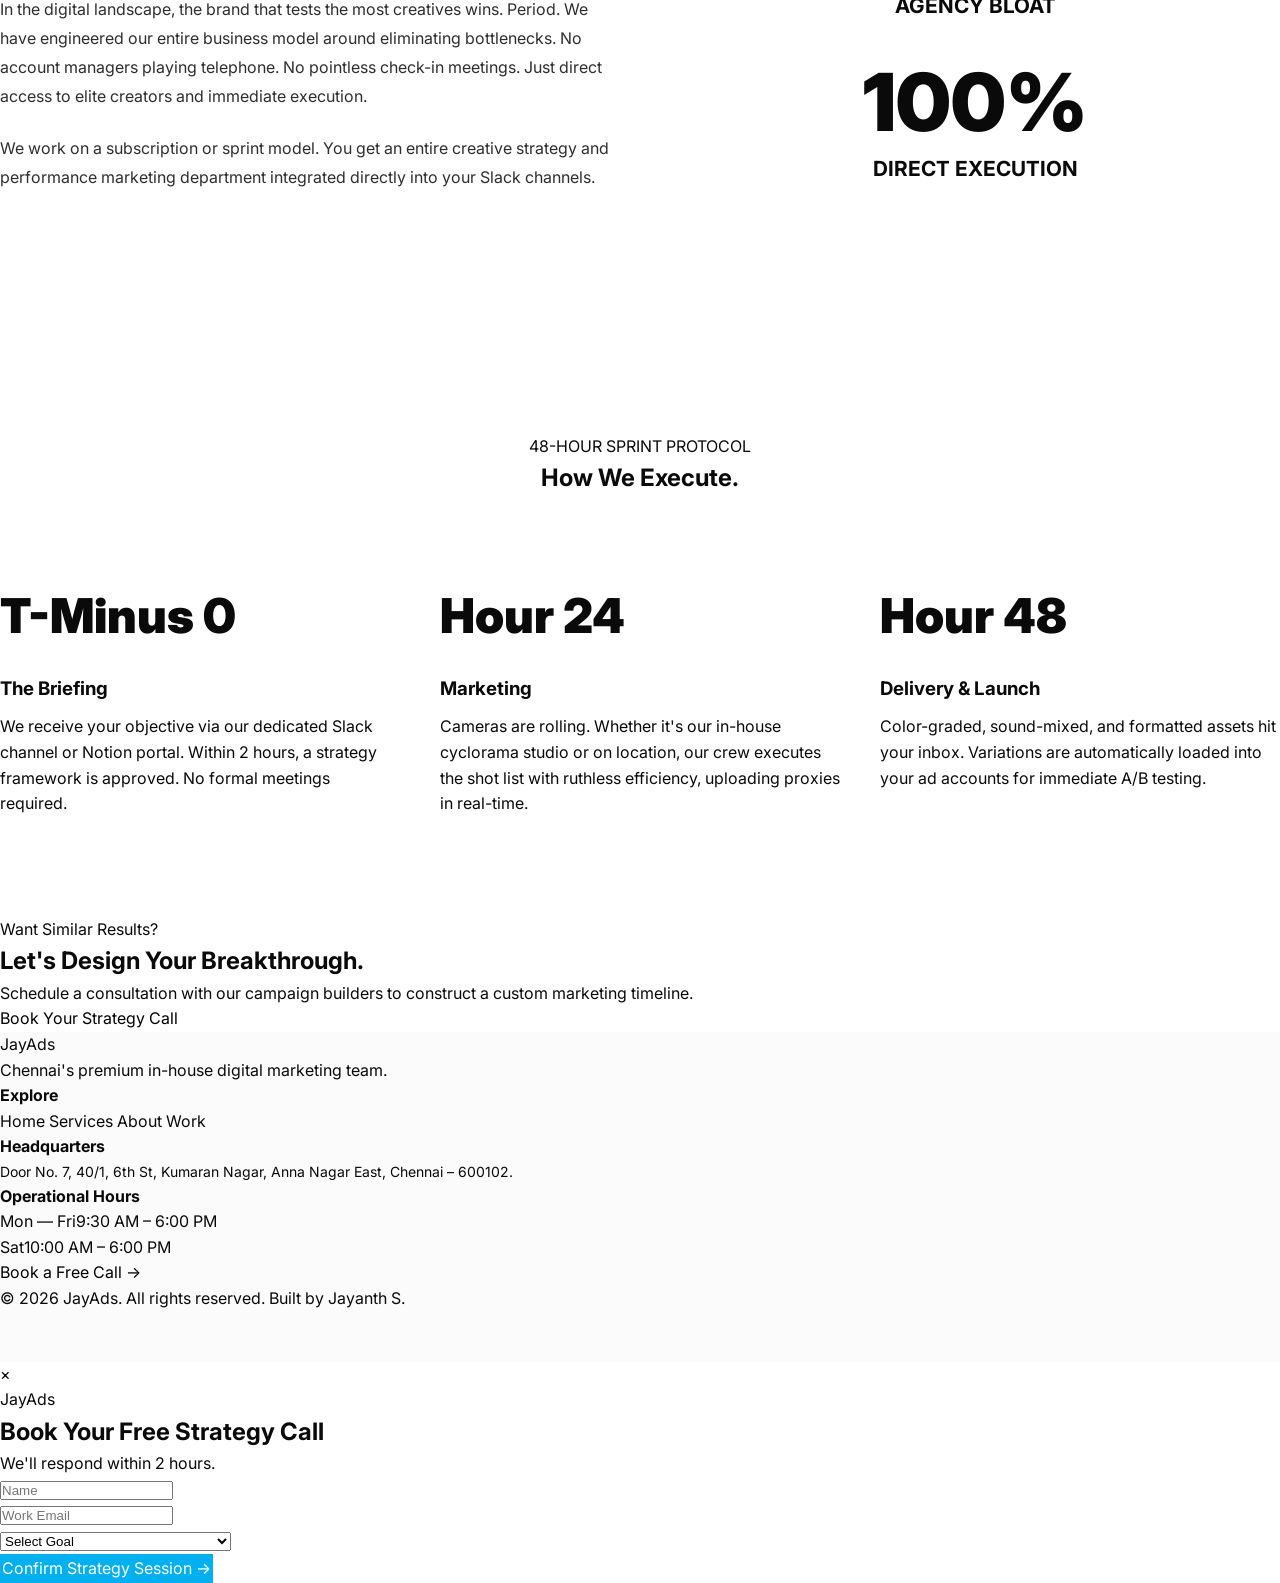
==== commit f9c90fae: "latest changes" ====
--- a/about.html
+++ b/about.html
@@ -4,7 +4,7 @@
   <meta charset="UTF-8" />
   <meta name="viewport" content="width=device-width, initial-scale=1.0" />
   <title>About &amp; Process | JayAds</title>
-  <meta name="description" content="JayAds is Chennai's premium digital marketing agency. Performance ads, social commerce, brand strategy &amp; web growth." />
+  <meta name="description" content="JayAds is Chennai's premium digital marketing agency. Performance ads, social commerce, brand strategy &amp; web marketing." />
   <link rel="icon" type="image/png" href="favicon.png" />
   <link rel="preconnect" href="https://fonts.googleapis.com" />
   <link rel="preconnect" href="https://fonts.gstatic.com" crossorigin />
@@ -34,14 +34,14 @@
           <div class="mega-dropdown">
             <div class="mega-dropdown-inner">
               <div class="mega-col-links">
-                <span class="mega-title">Growth & Marketing</span>
+                <span class="mega-title">Digital Marketing</span>
                 <a href="services.html#digital-marketing" class="mega-link-item">
                   <div class="mega-link-icon" style="width:24px;height:24px;display:flex;align-items:center;justify-content:center;color:var(--accent-gold);">
                     <svg width="20" height="20" viewBox="0 0 24 24" fill="none" stroke="currentColor" stroke-width="2"><path d="M22 12h-4l-3 9L9 3l-3 9H2"/></svg>
                   </div>
                   <div>
                     <span class="mega-link-title">Digital Marketing Strategy</span>
-                    <span class="mega-link-desc">Data-driven growth plans</span>
+                    <span class="mega-link-desc">Data-driven marketing strategies</span>
                   </div>
                 </a>
                 <a href="services.html#seo" class="mega-link-item">
@@ -49,7 +49,7 @@
                     <svg width="20" height="20" viewBox="0 0 24 24" fill="none" stroke="currentColor" stroke-width="2"><circle cx="12" cy="12" r="10"/><path d="M12 2a15.3 15.3 0 0 1 4 10 15.3 15.3 0 0 1-4 10 15.3 15.3 0 0 1-4-10 15.3 15.3 0 0 1 4-10z"/></svg>
                   </div>
                   <div>
-                    <span class="mega-link-title">Organic Growth (SEO)</span>
+                    <span class="mega-link-title">Search Engine Optimization (SEO)</span>
                     <span class="mega-link-desc">Long-term search visibility</span>
                   </div>
                 </a>
@@ -212,7 +212,7 @@
         <div class="footer-grid">
           <div class="footer-column footer-brand">
             <a href="index.html" class="logo"><span class="logo-accent">Jay</span>Ads</a>
-            <p class="footer-about">Chennai's premium in-house marketing and digital growth team.</p>
+            <p class="footer-about">Chennai's premium in-house digital marketing team.</p>
           </div>
           <div class="footer-column">
             <h4 class="footer-heading">Explore</h4>
@@ -339,5 +339,11 @@
     }, { threshold: 0.1 });
     document.querySelectorAll('.animate-on-scroll').forEach(el => scrollObserver.observe(el));
   </script>
+
+  <!-- UI Interactions DOM -->
+  <div class="custom-cursor-dot" id="cursor-dot"></div>
+  <div class="custom-cursor-halo" id="cursor-halo"></div>
+  <div class="page-transition-overlay" id="page-transition"></div>
+  <script src="ui_interactions.js"></script>
 </body>
 </html>
--- a/styles.css
+++ b/styles.css
@@ -1,2979 +1,3477 @@
-/* ============================================================
-   JayAds — Premium Branding & Digital Marketing Agency
-   Production Stylesheet v2.0 — Superside-Inspired Edition
-   Design System: Sharp & Authoritative Cinematic
-   ============================================================ */
-
-/* ─────────────────────────────────────────────
-   0. GOOGLE FONT IMPORT
-   ───────────────────────────────────────────── */
-@import url('https://fonts.googleapis.com/css2?family=Inter:wght@300;400;500;600;700;800;900&family=Playfair+Display:ital,wght@0,700;0,800;1,700;1,800&display=swap');
-
-/* ─────────────────────────────────────────────
-   1. CSS CUSTOM PROPERTIES
-   ───────────────────────────────────────────── */
-:root {
-  /* Core palette */
-  --bg-primary:       #2E4365;
-  --bg-surface:       #1F2E45;
-  --bg-footer:        #162132;
-  --text-primary:     #EBDDC5;
-  --text-secondary:   #F3D58D;
-  --accent-gold:      #E59D2C;
-  --accent-gold-hover:#8A3B08;
-  --border-subtle:    rgba(235, 221, 197, 0.10);
-  --border-light:     rgba(235, 221, 197, 0.15);
-  --gold-glow:        0 0 30px rgba(229, 157, 44, 0.3);
-  --gold-glow-lg:     0 0 60px rgba(229, 157, 44, 0.35);
-
-  /* Typography */
-  --font-family:      'Inter', -apple-system, BlinkMacSystemFont, 'Segoe UI', sans-serif;
-  --font-serif:       'Playfair Display', Georgia, serif;
-  --fs-body:          16px;
-  --lh-body:          1.6;
-
-  /* Spacing */
-  --container-max:    1360px;
-  --section-py:       120px;
-  --section-px:       24px;
-
-  /* Transitions */
-  --ease-smooth:      cubic-bezier(0.25, 0.46, 0.45, 0.94);
-  --ease-bounce:      cubic-bezier(0.34, 1.56, 0.64, 1);
-  --ease-out-expo:    cubic-bezier(0.16, 1, 0.3, 1);
-  --transition-base:  0.4s cubic-bezier(0.25, 0.46, 0.45, 0.94);
-}
-
-/* ─────────────────────────────────────────────
-   2. CSS RESET & GLOBALS
-   ───────────────────────────────────────────── */
-*, *::before, *::after {
-  margin: 0;
-  padding: 0;
-  box-sizing: border-box;
-}
-
-html {
-  scroll-behavior: smooth;
-  font-size: var(--fs-body);
-  -webkit-text-size-adjust: 100%;
-  -webkit-font-smoothing: antialiased;
-  -moz-osx-font-smoothing: grayscale;
-}
-
-body {
-  background-color: var(--bg-primary);
-  color: var(--text-primary);
-  font-family: var(--font-family);
-  font-size: 1rem;
-  line-height: var(--lh-body);
-  overflow-x: hidden;
-  min-height: 100vh;
-}
-
-body:not(.loaded) { overflow: hidden; }
-
-img, picture, video, canvas, svg { display: block; max-width: 100%; }
-input, button, textarea, select { font: inherit; color: inherit; }
-a { color: inherit; text-decoration: none; }
-ul, ol { list-style: none; }
-button { cursor: pointer; border: none; background: none; }
-
-::selection { background-color: var(--accent-gold); color: var(--bg-primary); }
-::-moz-selection { background-color: var(--accent-gold); color: var(--bg-primary); }
-
-::-webkit-scrollbar { width: 6px; }
-::-webkit-scrollbar-track { background: var(--bg-primary); }
-::-webkit-scrollbar-thumb { background: var(--accent-gold); border-radius: 3px; }
-::-webkit-scrollbar-thumb:hover { background: var(--accent-gold-hover); }
-html { scrollbar-width: thin; scrollbar-color: var(--accent-gold) var(--bg-primary); }
-
-/* ─────────────────────────────────────────────
-   3. UTILITY CLASSES
-   ───────────────────────────────────────────── */
-.container {
-  width: 100%;
-  max-width: var(--container-max);
-  margin-left: auto;
-  margin-right: auto;
-  padding-left: var(--section-px);
-  padding-right: var(--section-px);
-}
-
-.section-label {
-  display: inline-block;
-  text-transform: uppercase;
-  letter-spacing: 3px;
-  font-size: 0.72rem;
-  font-weight: 600;
-  color: var(--text-secondary);
-  margin-bottom: 16px;
-}
-
-.section-heading {
-  font-size: clamp(2rem, 4vw, 3rem);
-  font-weight: 700;
-  letter-spacing: -0.02em;
-  line-height: 1.15;
-  margin-bottom: 16px;
-}
-
-.section-heading em {
-  font-family: var(--font-serif);
-  font-style: italic;
-  color: var(--accent-gold);
-}
-
-.section-description {
-  color: var(--text-secondary);
-  font-size: clamp(1rem, 1.5vw, 1.1rem);
-  max-width: 600px;
-  line-height: 1.7;
-}
-
-.section-header {
-  text-align: center;
-  margin-bottom: 64px;
-}
-
-.section-header .section-description { margin-left: auto; margin-right: auto; }
-.text-gold { color: var(--accent-gold); }
-
-.heading-accent {
-  display: block;
-  width: 48px;
-  height: 3px;
-  background: var(--accent-gold);
-  border-radius: 2px;
-  margin-bottom: 20px;
-}
-
-.section-header .heading-accent { margin-left: auto; margin-right: auto; }
-
-/* ─────────────────────────────────────────────
-   4. PRELOADER
-   ───────────────────────────────────────────── */
-.preloader {
-  position: fixed;
-  inset: 0;
-  z-index: 10000;
-  background: var(--bg-primary);
-  display: flex;
-  align-items: center;
-  justify-content: center;
-  transition: opacity 0.6s ease, visibility 0.6s ease;
-}
-
-.preloader.fade-out { opacity: 0; visibility: hidden; }
-
-.preloader-inner { text-align: center; }
-
-.preloader-logo {
-  font-size: 2.5rem;
-  font-weight: 800;
-  letter-spacing: -0.03em;
-  margin-bottom: 32px;
-  animation: preloaderPulse 1.5s ease-in-out infinite;
-}
-
-.preloader-bar {
-  width: 200px;
-  height: 2px;
-  background: var(--border-subtle);
-  border-radius: 1px;
-  margin: 0 auto 16px;
-  overflow: hidden;
-}
-
-.preloader-fill {
-  height: 100%;
-  background: var(--accent-gold);
-  border-radius: 1px;
-  animation: preloaderLoad 1.5s var(--ease-out-expo) forwards;
-}
-
-.preloader-text {
-  font-size: 0.8rem;
-  color: var(--text-secondary);
-  letter-spacing: 2px;
-  text-transform: uppercase;
-}
-
-@keyframes preloaderPulse {
-  0%, 100% { opacity: 1; }
-  50% { opacity: 0.5; }
-}
-
-@keyframes preloaderLoad {
-  from { width: 0; }
-  to { width: 100%; }
-}
-
-/* ─────────────────────────────────────────────
-   6. SCROLL PROGRESS BAR
-   ───────────────────────────────────────────── */
-.scroll-progress {
-  position: fixed;
-  top: 0;
-  left: 0;
-  height: 2px;
-  width: 0%;
-  background: linear-gradient(90deg, var(--accent-gold), #FFD966);
-  z-index: 10001;
-  transition: width 0.1s linear;
-  box-shadow: 0 0 8px rgba(229, 157, 44, 0.6);
-}
-
-/* ─────────────────────────────────────────────
-   7. HEADER / NAVIGATION
-   ───────────────────────────────────────────── */
-.site-header {
-  position: fixed;
-  top: 0;
-  left: 0;
-  width: 100%;
-  z-index: 1000;
-  backdrop-filter: blur(24px);
-  -webkit-backdrop-filter: blur(24px);
-  background: rgba(46, 67, 101, 0.80);
-  border-bottom: 1px solid var(--border-subtle);
-  transition: background 0.4s ease, box-shadow 0.4s ease;
-}
-
-.site-header.scrolled {
-  background: rgba(46, 67, 101, 0.96);
-  box-shadow: 0 4px 40px rgba(0, 0, 0, 0.4);
-}
-
-.header-inner {
-  display: flex;
-  align-items: center;
-  justify-content: space-between;
-  max-width: var(--container-max);
-  margin: 0 auto;
-  padding: 0 var(--section-px);
-  height: 72px;
-}
-
-/* Logo */
-.logo {
-  font-size: 1.5rem;
-  font-weight: 800;
-  letter-spacing: -0.02em;
-  color: var(--text-primary);
-  display: flex;
-  align-items: center;
-  flex-shrink: 0;
-  view-transition-name: logo;
-}
-
-.logo .logo-accent { color: var(--accent-gold); }
-
-/* Mega Dropdown */
-.nav-item-dropdown {
-  position: relative;
-}
-
-.mega-dropdown {
-  position: absolute;
-  top: 100%;
-  left: 50%;
-  transform: translateX(-50%) translateY(10px);
-  width: 800px;
-  background: rgba(31, 46, 69, 0.98);
-  backdrop-filter: blur(20px);
-  border: 1px solid var(--border-subtle);
-  border-radius: 16px;
-  padding: 32px;
-  opacity: 0;
-  visibility: hidden;
-  transition: opacity 0.3s ease, visibility 0.3s ease, transform 0.3s ease;
-  z-index: 1001;
-  pointer-events: none;
-  box-shadow: 0 20px 40px rgba(0, 0, 0, 0.3);
-}
-
-.nav-item-dropdown:hover .mega-dropdown {
-  opacity: 1;
-  visibility: visible;
-  transform: translateX(-50%) translateY(0);
-  pointer-events: auto;
-}
-
-.mega-dropdown-inner {
-  display: flex;
-  gap: 32px;
-}
-
-.mega-col-links {
-  flex: 1;
-  display: flex;
-  flex-direction: column;
-  gap: 8px;
-}
-
-.mega-link-item {
-  display: flex;
-  align-items: flex-start;
-  gap: 0;
-  padding: 14px 16px;
-  border-radius: 12px;
-  transition: background 0.3s ease;
-}
-
-.mega-link-item:hover {
-  background: rgba(235, 221, 197, 0.05);
-}
-
-.mega-link-icon {
-  font-size: 1.5rem;
-}
-
-.mega-link-title {
-  display: block;
-  font-weight: 600;
-  color: var(--text-primary);
-  margin-bottom: 4px;
-}
-
-.mega-link-desc {
-  display: block;
-  font-size: 0.8rem;
-  color: var(--text-secondary);
-  line-height: 1.4;
-}
-
-.mega-col-featured {
-  flex: 1;
-  background: var(--bg-surface);
-  border: 1px solid var(--border-subtle);
-  border-radius: 12px;
-  padding: 24px;
-}
-
-.featured-tag {
-  display: inline-block;
-  background: rgba(229, 157, 44, 0.15);
-  color: var(--accent-gold);
-  font-size: 0.75rem;
-  font-weight: 700;
-  padding: 4px 12px;
-  border-radius: 4px;
-  margin-bottom: 16px;
-}
-
-.mega-col-featured h4 {
-  color: var(--text-primary);
-  margin-bottom: 8px;
-}
-
-.mega-col-featured p {
-  color: var(--text-secondary);
-  font-size: 0.85rem;
-  margin-bottom: 16px;
-}
-
-/* Desktop Navigation — Superside-style hover dots */
-.nav-links {
-  display: flex;
-  align-items: center;
-  gap: 4px;
-}
-
-.nav-links a {
-  font-size: 0.875rem;
-  font-weight: 500;
-  color: var(--text-secondary);
-  transition: color 0.3s ease;
-  position: relative;
-  padding: 6px 12px;
-  display: flex;
-  align-items: center;
-  gap: 0;
-  border-radius: 6px;
-}
-
-/* Superside-style: expanding dot + sliding underline */
-.nav-links a::before {
-  content: '';
-  position: absolute;
-  left: 8px;
-  top: 50%;
-  transform: translateY(-50%);
-  width: 0;
-  height: 4px;
-  width: 4px;
-  background: var(--accent-gold);
-  border-radius: 50%;
-  opacity: 0;
-  transition: opacity 0.25s ease, left 0.25s var(--ease-smooth);
-}
-
-.nav-links a::after {
-  content: '';
-  position: absolute;
-  bottom: 2px;
-  left: 12px;
-  width: 0;
-  height: 1.5px;
-  background: var(--accent-gold);
-  border-radius: 1px;
-  transition: width 0.35s var(--ease-smooth);
-}
-
-.nav-links a:hover,
-.nav-links a.active {
-  color: var(--text-primary);
-}
-
-.nav-links a:hover::after,
-.nav-links a.active::after {
-  width: calc(100% - 24px);
-}
-
-.nav-links a.active::before {
-  opacity: 1;
-}
-
-/* CTA Button (header) */
-.nav-cta {
-  display: inline-flex;
-  align-items: center;
-  gap: 8px;
-  background: var(--accent-gold);
-  color: var(--bg-primary);
-  font-weight: 700;
-  font-size: 0.875rem;
-  padding: 10px 22px;
-  border-radius: 8px;
-  transition: transform 0.3s var(--ease-smooth), box-shadow 0.3s ease, background 0.3s ease;
-  flex-shrink: 0;
-}
-
-.nav-cta:hover {
-  transform: scale(1.04);
-  box-shadow: var(--gold-glow);
-  background: var(--accent-gold-hover);
-}
-
-/* Hamburger */
-.hamburger {
-  display: none;
-  flex-direction: column;
-  justify-content: center;
-  gap: 5px;
-  width: 28px;
-  height: 28px;
-  cursor: pointer;
-  z-index: 1100;
-}
-
-.hamburger span {
-  display: block;
-  width: 100%;
-  height: 2px;
-  background: var(--text-primary);
-  border-radius: 2px;
-  transition: transform 0.35s var(--ease-smooth), opacity 0.3s ease;
-}
-
-.hamburger.active span:nth-child(1) { transform: translateY(7px) rotate(45deg); }
-.hamburger.active span:nth-child(2) { opacity: 0; transform: scaleX(0); }
-.hamburger.active span:nth-child(3) { transform: translateY(-7px) rotate(-45deg); }
-
-/* Mobile Navigation — slide from right */
-.mobile-nav {
-  display: flex;
-  position: fixed;
-  top: 0;
-  right: 0;
-  bottom: 0;
-  width: min(360px, 100vw);
-  z-index: 1050;
-  background: rgba(31, 46, 69, 0.98);
-  backdrop-filter: blur(40px);
-  -webkit-backdrop-filter: blur(40px);
-  border-left: 1px solid var(--border-subtle);
-  flex-direction: column;
-  align-items: flex-start;
-  justify-content: center;
-  gap: 8px;
-  padding: 32px;
-  transform: translateX(100%);
-  transition: transform 0.45s var(--ease-out-expo);
-  visibility: hidden;
-}
-
-.mobile-nav.open { transform: translateX(0); visibility: visible; }
-
-.mobile-nav a {
-  font-size: 1.5rem;
-  font-weight: 600;
-  color: var(--text-secondary);
-  padding: 10px 0;
-  width: 100%;
-  border-bottom: 1px solid var(--border-subtle);
-  transition: color 0.3s ease, padding-left 0.3s var(--ease-smooth);
-}
-
-.mobile-nav a:hover { color: var(--text-primary); padding-left: 8px; }
-
-.mobile-nav .nav-cta {
-  margin-top: 24px;
-  width: 100%;
-  justify-content: center;
-  font-size: 1rem;
-  padding: 16px 24px;
-  border-radius: 10px;
-}
-
-/* ─────────────────────────────────────────────
-   8. HERO SECTION
-   ───────────────────────────────────────────── */
-.hero {
-  position: relative;
-  min-height: 100vh;
-  display: flex;
-  flex-direction: column;
-  align-items: center;
-  justify-content: center;
-  padding: 140px var(--section-px) 80px;
-  overflow: hidden;
-}
-
-/* Animated gradient mesh background */
-.hero::before {
-  content: '';
-  position: absolute;
-  inset: 0;
-  background:
-    radial-gradient(ellipse 90% 60% at 50% 10%, rgba(229, 157, 44, 0.10) 0%, transparent 55%),
-    radial-gradient(ellipse 60% 70% at 15% 85%, rgba(229, 157, 44, 0.05) 0%, transparent 50%),
-    radial-gradient(ellipse 50% 50% at 85% 65%, rgba(229, 157, 44, 0.06) 0%, transparent 50%);
-  background-size: 200% 200%;
-  animation: gradientShift 18s ease-in-out infinite alternate;
-  z-index: 0;
-}
-
-/* Noise grain texture — Superside-style */
-.hero::after {
-  content: '';
-  position: absolute;
-  inset: -50%;
-  width: 200%;
-  height: 200%;
-  background-image: url("data:image/svg+xml,%3Csvg viewBox='0 0 512 512' xmlns='http://www.w3.org/2000/svg'%3E%3Cfilter id='noise'%3E%3CfeTurbulence type='fractalNoise' baseFrequency='0.65' numOctaves='3' stitchTiles='stitch'/%3E%3C/filter%3E%3Crect width='100%25' height='100%25' filter='url(%23noise)' opacity='0.08'/%3E%3C/svg%3E");
-  background-repeat: repeat;
-  background-size: 200px 200px;
-  opacity: 0.35;
-  animation: noiseShift 8s steps(10) infinite;
-  pointer-events: none;
-  z-index: 1;
-}
-
-/* Animated floating orbs */
-.hero-orb {
-  position: absolute;
-  border-radius: 50%;
-  filter: blur(80px);
-  pointer-events: none;
-  z-index: 0;
-}
-
-.hero-orb-1 {
-  width: 500px;
-  height: 500px;
-  background: radial-gradient(circle, rgba(229, 157, 44, 0.08) 0%, transparent 70%);
-  top: -100px;
-  right: -100px;
-  animation: orbFloat 12s ease-in-out infinite;
-}
-
-.hero-orb-2 {
-  width: 350px;
-  height: 350px;
-  background: radial-gradient(circle, rgba(229, 157, 44, 0.05) 0%, transparent 70%);
-  bottom: 100px;
-  left: -80px;
-  animation: orbFloat 16s ease-in-out infinite reverse;
-}
-
-.hero-orb-3 {
-  width: 250px;
-  height: 250px;
-  background: radial-gradient(circle, rgba(229, 157, 44, 0.07) 0%, transparent 70%);
-  top: 40%;
-  left: 60%;
-  animation: orbFloat 10s ease-in-out infinite 3s;
-}
-
-
-.hero-content {
-  position: relative;
-  z-index: 2;
-  text-align: center;
-  max-width: 960px;
-  margin: 0 auto;
-}
-
-/* Badge / pill */
-.hero-badge {
-  display: inline-flex;
-  align-items: center;
-  gap: 8px;
-  padding: 7px 18px;
-  border-radius: 50px;
-  border: 1px solid rgba(229, 157, 44, 0.25);
-  background: rgba(229, 157, 44, 0.07);
-  font-size: 0.78rem;
-  font-weight: 500;
-  color: var(--accent-gold);
-  margin-bottom: 36px;
-  animation: fadeInDown 0.8s 0.1s var(--ease-smooth) both;
-  position: relative;
-  overflow: hidden;
-}
-
-.hero-badge::after {
-  content: '';
-  position: absolute;
-  inset: 0;
-  background: linear-gradient(90deg, transparent, rgba(255,183,3,0.12), transparent);
-  transform: translateX(-100%);
-  animation: badgeShimmer 3s ease-in-out 2s infinite;
-}
-
-.badge-dot {
-  width: 7px;
-  height: 7px;
-  background: var(--accent-gold);
-  border-radius: 50%;
-  animation: pulseGlow 2s ease-in-out infinite;
-  flex-shrink: 0;
-}
-
-/* Hero headline — word reveal */
-.hero-headline {
-  font-size: clamp(2.8rem, 7vw, 5.5rem);
-  font-weight: 800;
-  letter-spacing: -0.03em;
-  line-height: 1.05;
-  margin-bottom: 28px;
-  animation: fadeInUp 1s 0.2s var(--ease-smooth) both;
-}
-
-.hero-headline .accent {
-  color: var(--accent-gold);
-  font-family: var(--font-serif);
-  font-style: italic;
-  font-weight: 700;
-  position: relative;
-  display: inline-block;
-}
-
-.hero-headline .accent::after {
-  content: '';
-  position: absolute;
-  bottom: 4px;
-  left: 0;
-  width: 100%;
-  height: 3px;
-  background: linear-gradient(90deg, var(--accent-gold), transparent);
-  opacity: 0.4;
-  border-radius: 2px;
-}
-
-/* Hero sub-headline */
-.hero-sub {
-  color: var(--text-secondary);
-  font-size: clamp(1.05rem, 2vw, 1.3rem);
-  font-weight: 400;
-  max-width: 580px;
-  margin: 0 auto 44px;
-  line-height: 1.75;
-  animation: fadeInUp 1s 0.4s var(--ease-smooth) both;
-}
-
-/* CTA group */
-.hero-cta-group {
-  display: flex;
-  align-items: center;
-  justify-content: center;
-  gap: 14px;
-  flex-wrap: wrap;
-  animation: fadeInUp 1s 0.6s var(--ease-smooth) both;
-}
-
-.btn-primary {
-  display: inline-flex;
-  align-items: center;
-  gap: 10px;
-  background: var(--accent-gold);
-  color: var(--bg-primary);
-  font-weight: 700;
-  font-size: 1rem;
-  padding: 17px 48px;
-  border-radius: 10px;
-  transition: transform 0.3s var(--ease-smooth), box-shadow 0.4s ease, background 0.3s ease;
-  position: relative;
-  overflow: hidden;
-}
-
-.btn-primary::after {
-  content: '';
-  position: absolute;
-  inset: 0;
-  background: linear-gradient(135deg, rgba(255,255,255,0.15), transparent);
-  opacity: 0;
-  transition: opacity 0.3s ease;
-}
-
-.btn-primary:hover {
-  transform: scale(1.04) translateY(-1px);
-  box-shadow: var(--gold-glow-lg);
-  background: var(--accent-gold-hover);
-}
-
-.btn-primary:hover::after { opacity: 1; }
-
-/* Arrow animation — Superside dual-arrow */
-.btn-arrow {
-  display: inline-flex;
-  position: relative;
-  overflow: hidden;
-  width: 18px;
-  height: 18px;
-}
-
-.btn-arrow svg {
-  position: absolute;
-  transition: transform 0.3s var(--ease-smooth), opacity 0.3s ease;
-}
-
-.btn-arrow .arrow-enter {
-  transform: translate(-6px, 6px);
-  opacity: 0;
-}
-
-.btn-primary:hover .btn-arrow .arrow-exit { transform: translate(6px, -6px); opacity: 0; }
-.btn-primary:hover .btn-arrow .arrow-enter { transform: translate(0, 0); opacity: 1; }
-
-.btn-secondary {
-  display: inline-flex;
-  align-items: center;
-  gap: 10px;
-  background: transparent;
-  color: var(--text-primary);
-  font-weight: 600;
-  font-size: 1rem;
-  padding: 17px 36px;
-  border-radius: 10px;
-  border: 1px solid rgba(255, 255, 255, 0.15);
-  transition: border-color 0.3s ease, background 0.3s ease, transform 0.3s var(--ease-smooth);
-}
-
-.btn-secondary:hover {
-  border-color: rgba(255, 255, 255, 0.35);
-  background: rgba(255, 255, 255, 0.04);
-  transform: translateY(-2px);
-}
-
-/* Hero floating notification cards */
-.hero-float-card {
-  position: absolute;
-  z-index: 3;
-  display: flex;
-  align-items: center;
-  gap: 12px;
-  padding: 14px 18px;
-  background: rgba(31, 46, 69, 0.85);
-  backdrop-filter: blur(20px);
-  -webkit-backdrop-filter: blur(20px);
-  border: 1px solid rgba(229, 157, 44, 0.15);
-  border-radius: 14px;
-  box-shadow: 0 16px 40px rgba(0,0,0,0.4);
-  animation: fadeInUp 1s 1s var(--ease-smooth) both;
-}
-
-.hero-float-card-1 {
-  left: 5%;
-  bottom: 25%;
-  animation: cardFloat 6s ease-in-out infinite, fadeInUp 1s 1s var(--ease-smooth) both;
-}
-
-.hero-float-card-2 {
-  right: 5%;
-  top: 35%;
-  animation: cardFloat 7s ease-in-out infinite 1.5s, fadeInUp 1s 1.2s var(--ease-smooth) both;
-}
-
-.float-card-icon { font-size: 1.5rem; flex-shrink: 0; }
-
-.float-card-title {
-  font-size: 0.85rem;
-  font-weight: 600;
-  color: var(--text-primary);
-  white-space: nowrap;
-}
-
-.float-card-sub {
-  font-size: 0.72rem;
-  color: var(--text-secondary);
-  white-space: nowrap;
-}
-
-/* Hero stats */
-.hero-stats {
-  display: flex;
-  align-items: center;
-  justify-content: center;
-  gap: 56px;
-  margin-top: 80px;
-  padding-top: 40px;
-  border-top: 1px solid var(--border-subtle);
-  animation: fadeInUp 1s 0.8s var(--ease-smooth) both;
-  position: relative;
-  z-index: 2;
-}
-
-.hero-stat { text-align: center; }
-
-.stat-number {
-  display: block;
-  font-size: clamp(1.75rem, 3vw, 2.5rem);
-  font-weight: 800;
-  color: var(--accent-gold);
-  letter-spacing: -0.02em;
-  line-height: 1.2;
-  font-variant-numeric: tabular-nums;
-}
-
-.stat-label {
-  display: block;
-  font-size: 0.75rem;
-  font-weight: 500;
-  color: var(--text-secondary);
-  margin-top: 4px;
-  text-transform: uppercase;
-  letter-spacing: 1px;
-}
-
-/* ─────────────────────────────────────────────
-   9. TRUSTED BY / MARQUEE
-   ───────────────────────────────────────────── */
-.marquee-section {
-  padding: 48px 0;
-  overflow: hidden;
-  position: relative;
-  border-top: 1px solid var(--border-subtle);
-}
-
-.marquee-section .section-label {
-  text-align: center;
-  display: block;
-  margin-bottom: 32px;
-}
-
-.marquee-container {
-  position: relative;
-  overflow: hidden;
-  width: 100%;
-}
-
-.marquee-container::before,
-.marquee-container::after {
-  content: '';
-  position: absolute;
-  top: 0;
-  bottom: 0;
-  width: 140px;
-  z-index: 2;
-  pointer-events: none;
-}
-
-.marquee-container::before { left: 0; background: linear-gradient(to right, var(--bg-primary), transparent); }
-.marquee-container::after { right: 0; background: linear-gradient(to left, var(--bg-primary), transparent); }
-
-.marquee-track {
-  display: flex;
-  align-items: center;
-  gap: 72px;
-  animation: marqueeScroll 28s linear infinite;
-  width: max-content;
-}
-
-.marquee-track:hover { animation-play-state: paused; }
-
-.marquee-item {
-  flex-shrink: 0;
-  white-space: nowrap;
-  font-size: 1rem;
-  font-weight: 600;
-  color: var(--text-primary);
-  opacity: 0.45;
-  letter-spacing: 0.02em;
-  transition: opacity 0.3s ease;
-  display: flex;
-  align-items: center;
-  gap: 10px;
-}
-
-.marquee-item:hover { opacity: 0.85; }
-
-.marquee-dot {
-  width: 5px;
-  height: 5px;
-  background: var(--accent-gold);
-  border-radius: 50%;
-  opacity: 0.6;
-  flex-shrink: 0;
-}
-
-/* ─────────────────────────────────────────────
-   11. SERVICES SECTION
-   ───────────────────────────────────────────── */
-.services-section {
-  padding: var(--section-py) 0;
-  position: relative;
-}
-
-.services-section::before {
-  content: '';
-  position: absolute;
-  top: 0;
-  left: 50%;
-  transform: translateX(-50%);
-  width: 1px;
-  height: 80px;
-  background: linear-gradient(to bottom, transparent, var(--border-subtle));
-}
-
-.services-grid {
-  display: grid;
-  grid-template-columns: repeat(2, 1fr);
-  gap: 20px;
-}
-
-.service-card {
-  position: relative;
-  background: var(--bg-surface);
-  border: 1px solid var(--border-subtle);
-  border-radius: 18px;
-  padding: 40px;
-  overflow: hidden;
-  transition: border-color 0.4s ease, transform 0.4s var(--ease-smooth), box-shadow 0.4s ease;
-}
-
-/* Spotlight effect — follows mouse */
-.service-card::after {
-  content: '';
-  position: absolute;
-  inset: 0;
-  background: radial-gradient(600px circle at var(--mouse-x, 50%) var(--mouse-y, 50%), rgba(255,183,3,0.05), transparent 40%);
-  opacity: 0;
-  transition: opacity 0.4s ease;
-  pointer-events: none;
-  border-radius: inherit;
-}
-
-.service-card:hover::after { opacity: 1; }
-
-/* Shimmer sweep on hover */
-.service-card::before {
-  content: '';
-  position: absolute;
-  top: 0;
-  left: -100%;
-  width: 100%;
-  height: 100%;
-  background: linear-gradient(90deg, transparent, rgba(255,183,3,0.025), transparent);
-  transition: left 0.8s ease;
-  pointer-events: none;
-}
-
-.service-card:hover::before { left: 100%; }
-
-.service-card:hover {
-  border-color: rgba(229, 157, 44, 0.25);
-  transform: translateY(-5px);
-  box-shadow: 0 20px 60px rgba(0,0,0,0.3), 0 0 0 1px rgba(255,183,3,0.08);
-}
-
-.service-card.featured {
-  grid-column: span 2;
-  padding: 48px;
-}
-
-/* Card number watermark */
-.card-number {
-  position: absolute;
-  top: 16px;
-  right: 24px;
-  font-size: 5rem;
-  font-weight: 900;
-  color: rgba(255, 255, 255, 0.025);
-  line-height: 1;
-  pointer-events: none;
-  user-select: none;
-  font-family: var(--font-serif);
-  font-style: italic;
-}
-
-/* Card icon */
-.service-icon {
-  width: 52px;
-  height: 52px;
-  display: flex;
-  align-items: center;
-  justify-content: center;
-  background: rgba(229, 157, 44, 0.09);
-  border: 1px solid rgba(229, 157, 44, 0.12);
-  border-radius: 14px;
-  margin-bottom: 24px;
-  color: var(--accent-gold);
-  flex-shrink: 0;
-  transition: background 0.3s ease, transform 0.4s var(--ease-bounce);
-}
-
-.service-card:hover .service-icon {
-  background: rgba(229, 157, 44, 0.16);
-  transform: scale(1.1) rotate(-3deg);
-}
-
-.card-title {
-  font-size: 1.2rem;
-  font-weight: 700;
-  margin-bottom: 12px;
-  color: var(--text-primary);
-  line-height: 1.3;
-}
-
-.card-description {
-  color: var(--text-secondary);
-  font-size: 0.9rem;
-  line-height: 1.75;
-}
-
-.card-tags {
-  display: flex;
-  flex-wrap: wrap;
-  gap: 8px;
-  margin-top: 20px;
-}
-
-.tag {
-  display: inline-block;
-  padding: 4px 14px;
-  border-radius: 50px;
-  border: 1px solid rgba(255, 255, 255, 0.08);
-  font-size: 0.72rem;
-  font-weight: 500;
-  color: var(--text-secondary);
-  transition: border-color 0.3s ease, color 0.3s ease, background 0.3s ease;
-}
-
-.service-card:hover .tag {
-  border-color: rgba(229, 157, 44, 0.2);
-  color: rgba(229, 157, 44, 0.7);
-  background: rgba(229, 157, 44, 0.04);
-}
-
-/* Card CTA — Superside-style link hover */
-.card-cta {
-  display: inline-flex;
-  align-items: center;
-  gap: 6px;
-  margin-top: 24px;
-  font-size: 0.875rem;
-  font-weight: 600;
-  color: var(--accent-gold);
-  position: relative;
-  padding-bottom: 2px;
-  transition: gap 0.3s var(--ease-smooth), opacity 0.3s ease;
-}
-
-.card-cta::after {
-  content: '';
-  position: absolute;
-  bottom: 0;
-  left: 0;
-  width: 0;
-  height: 1px;
-  background: var(--accent-gold);
-  transition: width 0.35s var(--ease-smooth);
-}
-
-.card-cta:hover { gap: 10px; }
-.card-cta:hover::after { width: 100%; }
-
-/* ─────────────────────────────────────────────
-   12. RESULTS / IMPACT SECTION
-   ───────────────────────────────────────────── */
-.results-section {
-  padding: var(--section-py) 0;
-  position: relative;
-  background: linear-gradient(to bottom, var(--bg-primary), var(--bg-surface), var(--bg-primary));
-}
-
-.results-grid {
-  display: grid;
-  grid-template-columns: repeat(4, 1fr);
-  gap: 2px;
-  border: 1px solid var(--border-subtle);
-  border-radius: 20px;
-  overflow: hidden;
-}
-
-.result-card {
-  padding: 48px 36px;
-  text-align: center;
-  background: var(--bg-surface);
-  border-right: 1px solid var(--border-subtle);
-  transition: background 0.4s ease;
-  position: relative;
-  overflow: hidden;
-}
-
-.result-card:last-child { border-right: none; }
-
-.result-card::before {
-  content: '';
-  position: absolute;
-  inset: 0;
-  background: radial-gradient(circle at 50% 100%, rgba(255,183,3,0.06), transparent 60%);
-  opacity: 0;
-  transition: opacity 0.4s ease;
-}
-
-.result-card:hover::before { opacity: 1; }
-
-.result-number {
-  font-size: clamp(2.5rem, 4vw, 3.5rem);
-  font-weight: 800;
-  color: var(--accent-gold);
-  letter-spacing: -0.03em;
-  line-height: 1.1;
-  margin-bottom: 12px;
-  font-variant-numeric: tabular-nums;
-  animation-fill-mode: both;
-}
-
-.result-label {
-  font-size: 0.9rem;
-  font-weight: 600;
-  color: var(--text-primary);
-  margin-bottom: 6px;
-  line-height: 1.4;
-}
-
-.result-brand {
-  font-size: 0.75rem;
-  color: var(--text-secondary);
-  letter-spacing: 0.5px;
-}
-
-/* ─────────────────────────────────────────────
-   13. PORTFOLIO SECTION
-   ───────────────────────────────────────────── */
-.portfolio-section {
-  padding: var(--section-py) 0;
-  position: relative;
-}
-
-.portfolio-grid {
-  display: grid;
-  grid-template-columns: repeat(3, 1fr);
-  gap: 20px;
-}
-
-.portfolio-card {
-  border-radius: 18px;
-  overflow: hidden;
-  background: var(--bg-surface);
-  border: 1px solid var(--border-subtle);
-  transition: border-color 0.4s ease, transform 0.4s var(--ease-smooth), box-shadow 0.4s ease;
-  cursor: pointer;
-}
-
-.portfolio-card:hover {
-  border-color: rgba(229, 157, 44, 0.2);
-  transform: translateY(-6px);
-  box-shadow: 0 24px 64px rgba(0,0,0,0.35);
-}
-
-.portfolio-thumb {
-  position: relative;
-  aspect-ratio: 16/10;
-  overflow: hidden;
-}
-
-.portfolio-thumb-1 {
-  background: linear-gradient(135deg, #1a0a00 0%, #3d1f00 30%, #1a0a00 70%, #0f0a05 100%);
-}
-
-.portfolio-thumb-1::before {
-  content: '🎬';
-  position: absolute;
-  inset: 0;
-  display: flex;
-  align-items: center;
-  justify-content: center;
-  font-size: 3rem;
-  opacity: 0.3;
-}
-
-.portfolio-thumb-2 {
-  background: linear-gradient(135deg, #0a1a1a 0%, #0f3d3d 30%, #0a1a1a 70%, #050f0f 100%);
-}
-
-.portfolio-thumb-2::before {
-  content: '⭐';
-  position: absolute;
-  inset: 0;
-  display: flex;
-  align-items: center;
-  justify-content: center;
-  font-size: 3rem;
-  opacity: 0.3;
-}
-
-.portfolio-thumb-3 {
-  background: linear-gradient(135deg, #0a0a1a 0%, #1a1a3d 30%, #0a0a1a 70%, #05050f 100%);
-}
-
-.portfolio-thumb-3::before {
-  content: '📈';
-  position: absolute;
-  inset: 0;
-  display: flex;
-  align-items: center;
-  justify-content: center;
-  font-size: 3rem;
-  opacity: 0.3;
-}
-
-/* Fake video grid overlay — cinematic feel */
-.portfolio-thumb::after {
-  content: '';
-  position: absolute;
-  inset: 0;
-  background: linear-gradient(to bottom, transparent 50%, rgba(0,0,0,0.6) 100%);
-}
-
-.portfolio-overlay {
-  position: absolute;
-  inset: 0;
-  background: rgba(0,0,0,0.5);
-  display: flex;
-  align-items: center;
-  justify-content: center;
-  opacity: 0;
-  transition: opacity 0.4s ease;
-  z-index: 2;
-}
-
-.portfolio-card:hover .portfolio-overlay { opacity: 1; }
-
-.portfolio-play {
-  width: 56px;
-  height: 56px;
-  background: var(--accent-gold);
-  color: var(--bg-primary);
-  border-radius: 50%;
-  display: flex;
-  align-items: center;
-  justify-content: center;
-  font-size: 1rem;
-  transform: scale(0.8);
-  transition: transform 0.3s var(--ease-bounce);
-}
-
-.portfolio-card:hover .portfolio-play { transform: scale(1); }
-
-.portfolio-badge {
-  position: absolute;
-  top: 14px;
-  left: 14px;
-  z-index: 3;
-  background: rgba(229, 157, 44, 0.9);
-  color: var(--bg-primary);
-  font-size: 0.7rem;
-  font-weight: 700;
-  text-transform: uppercase;
-  letter-spacing: 1.5px;
-  padding: 4px 10px;
-  border-radius: 4px;
-}
-
-.portfolio-info {
-  padding: 22px 24px;
-}
-
-.portfolio-client {
-  font-size: 0.72rem;
-  font-weight: 700;
-  text-transform: uppercase;
-  letter-spacing: 2px;
-  color: var(--accent-gold);
-  display: block;
-  margin-bottom: 8px;
-}
-
-.portfolio-title {
-  font-size: 1.05rem;
-  font-weight: 700;
-  color: var(--text-primary);
-  margin-bottom: 8px;
-  line-height: 1.4;
-}
-
-.portfolio-result {
-  font-size: 0.8rem;
-  color: var(--text-secondary);
-  line-height: 1.5;
-}
-
-/* ─────────────────────────────────────────────
-   14. PROCESS SECTION
-   ───────────────────────────────────────────── */
-.process-section {
-  padding: var(--section-py) 0;
-  position: relative;
-}
-
-.process-timeline {
-  position: relative;
-  max-width: 800px;
-  margin: 0 auto 80px;
-}
-
-.process-timeline::before {
-  content: '';
-  position: absolute;
-  top: 0;
-  left: 23px;
-  bottom: 0;
-  width: 2px;
-  background: var(--border-subtle);
-}
-
-/* Animated draw line */
-.process-timeline::after {
-  content: '';
-  position: absolute;
-  top: 0;
-  left: 23px;
-  width: 2px;
-  height: 0;
-  background: linear-gradient(to bottom, var(--accent-gold), rgba(255,183,3,0.3));
-  transition: height 1.5s var(--ease-out-expo);
-}
-
-.process-timeline.line-active::after { height: 100%; }
-
-.process-step {
-  display: flex;
-  gap: 32px;
-  padding-bottom: 52px;
-  position: relative;
-}
-
-.process-step:last-child { padding-bottom: 0; }
-
-.step-number {
-  width: 48px;
-  height: 48px;
-  min-width: 48px;
-  display: flex;
-  align-items: center;
-  justify-content: center;
-  border: 2px solid var(--accent-gold);
-  border-radius: 50%;
-  font-size: 0.95rem;
-  font-weight: 700;
-  color: var(--accent-gold);
-  background: var(--bg-primary);
-  position: relative;
-  z-index: 1;
-  transition: background 0.4s ease, color 0.4s ease, box-shadow 0.4s ease, transform 0.3s var(--ease-bounce);
-}
-
-.process-step:hover .step-number {
-  background: var(--accent-gold);
-  color: var(--bg-primary);
-  box-shadow: var(--gold-glow);
-  transform: scale(1.08);
-}
-
-.step-content { padding-top: 10px; }
-
-.step-title {
-  font-size: 1.2rem;
-  font-weight: 700;
-  margin-bottom: 10px;
-  color: var(--text-primary);
-  transition: transform 0.3s var(--ease-smooth);
-}
-
-.process-step:hover .step-title { transform: translateX(6px); }
-
-.step-description {
-  color: var(--text-secondary);
-  font-size: 0.92rem;
-  line-height: 1.75;
-}
-
-/* Advantages grid */
-.advantage-grid {
-  display: grid;
-  grid-template-columns: repeat(3, 1fr);
-  gap: 20px;
-}
-
-.advantage-card {
-  background: var(--bg-surface);
-  border: 1px solid var(--border-subtle);
-  border-radius: 14px;
-  padding: 32px;
-  transition: border-color 0.4s ease, transform 0.4s var(--ease-smooth);
-  position: relative;
-  overflow: hidden;
-}
-
-.advantage-card::after {
-  content: '';
-  position: absolute;
-  bottom: 0;
-  left: 0;
-  right: 0;
-  height: 2px;
-  background: linear-gradient(90deg, transparent, var(--accent-gold), transparent);
-  transform: scaleX(0);
-  transition: transform 0.4s var(--ease-smooth);
-}
-
-.advantage-card:hover { border-color: rgba(229, 157, 44, 0.2); transform: translateY(-3px); }
-.advantage-card:hover::after { transform: scaleX(1); }
-
-.advantage-icon {
-  color: var(--accent-gold);
-  margin-bottom: 16px;
-  display: flex;
-  align-items: center;
-  justify-content: center;
-  width: 48px;
-  height: 48px;
-  background: rgba(229, 157, 44, 0.08);
-  border-radius: 12px;
-  transition: background 0.3s ease, transform 0.3s var(--ease-bounce);
-}
-
-.advantage-card:hover .advantage-icon { background: rgba(229, 157, 44, 0.14); transform: scale(1.08); }
-
-.advantage-title {
-  font-size: 1rem;
-  font-weight: 700;
-  margin-bottom: 8px;
-  color: var(--text-primary);
-}
-
-.advantage-desc {
-  color: var(--text-secondary);
-  font-size: 0.875rem;
-  line-height: 1.7;
-}
-
-/* ─────────────────────────────────────────────
-   15. TESTIMONIALS SECTION
-   ───────────────────────────────────────────── */
-.testimonials-section {
-  padding: var(--section-py) 0;
-  position: relative;
-  background: linear-gradient(to bottom, var(--bg-primary), rgba(24,24,27,0.5), var(--bg-primary));
-}
-
-.testimonials-grid {
-  display: grid;
-  grid-template-columns: repeat(3, 1fr);
-  gap: 20px;
-}
-
-.testimonial-card {
-  background: var(--bg-surface);
-  border: 1px solid var(--border-subtle);
-  border-radius: 18px;
-  padding: 36px;
-  position: relative;
-  transition: border-color 0.4s ease, transform 0.4s var(--ease-smooth), box-shadow 0.4s ease;
-  overflow: hidden;
-}
-
-.testimonial-card:hover {
-  border-color: rgba(229, 157, 44, 0.18);
-  transform: translateY(-4px);
-  box-shadow: 0 20px 50px rgba(0,0,0,0.2);
-}
-
-.quote-mark {
-  position: absolute;
-  top: 20px;
-  left: 28px;
-  font-size: 5rem;
-  color: rgba(229, 157, 44, 0.08);
-  font-family: var(--font-serif);
-  line-height: 1;
-  pointer-events: none;
-  user-select: none;
-}
-
-.quote-text {
-  color: var(--text-primary);
-  font-size: 0.95rem;
-  line-height: 1.75;
-  font-weight: 400;
-  margin-bottom: 28px;
-  position: relative;
-  z-index: 1;
-  opacity: 0.9;
-}
-
-.quote-author {
-  display: flex;
-  align-items: center;
-  gap: 14px;
-}
-
-.author-avatar-placeholder {
-  width: 44px;
-  height: 44px;
-  border-radius: 50%;
-  background: linear-gradient(135deg, rgba(255,183,3,0.2), rgba(255,183,3,0.05));
-  border: 2px solid rgba(229, 157, 44, 0.25);
-  display: flex;
-  align-items: center;
-  justify-content: center;
-  font-size: 0.75rem;
-  font-weight: 700;
-  color: var(--accent-gold);
-  flex-shrink: 0;
-}
-
-.author-name {
-  font-size: 0.9rem;
-  font-weight: 600;
-  color: var(--text-primary);
-}
-
-.author-role {
-  font-size: 0.78rem;
-  color: var(--text-secondary);
-  margin-top: 2px;
-}
-
-.author-stars {
-  margin-left: auto;
-  font-size: 0.75rem;
-  color: var(--accent-gold);
-  letter-spacing: 1px;
-  flex-shrink: 0;
-}
-
-/* ─────────────────────────────────────────────
-   16. FINAL CTA SECTION
-   ───────────────────────────────────────────── */
-.final-cta {
-  position: relative;
-  padding: 140px 0;
-  overflow: hidden;
-  background: linear-gradient(to bottom, var(--bg-primary), var(--bg-surface));
-}
-
-.cta-bg-orb {
-  position: absolute;
-  bottom: -150px;
-  left: 50%;
-  transform: translateX(-50%);
-  width: 700px;
-  height: 700px;
-  background: radial-gradient(circle, rgba(229, 157, 44, 0.1) 0%, transparent 70%);
-  filter: blur(120px);
-  pointer-events: none;
-}
-
-.final-cta::after {
-  content: '';
-  position: absolute;
-  top: 0;
-  left: 0;
-  right: 0;
-  height: 1px;
-  background: linear-gradient(to right, transparent, rgba(255,183,3,0.2), transparent);
-}
-
-.final-cta-content {
-  position: relative;
-  z-index: 1;
-  text-align: center;
-  max-width: 800px;
-  margin: 0 auto;
-}
-
-.cta-headline {
-  font-size: clamp(2rem, 5vw, 3.5rem);
-  font-weight: 800;
-  letter-spacing: -0.03em;
-  line-height: 1.1;
-  margin-bottom: 20px;
-}
-
-.cta-description {
-  color: var(--text-secondary);
-  font-size: 1.1rem;
-  max-width: 560px;
-  margin: 0 auto 40px;
-  line-height: 1.7;
-}
-
-.btn-cta-large {
-  display: inline-flex;
-  align-items: center;
-  gap: 12px;
-  background: var(--accent-gold);
-  color: var(--bg-primary);
-  font-weight: 700;
-  font-size: 1.1rem;
-  padding: 20px 60px;
-  border-radius: 12px;
-  transition: transform 0.3s var(--ease-smooth), box-shadow 0.4s ease, background 0.3s ease;
-  position: relative;
-  overflow: hidden;
-}
-
-.btn-cta-large::after {
-  content: '';
-  position: absolute;
-  inset: 0;
-  background: linear-gradient(135deg, rgba(255,255,255,0.15), transparent);
-  opacity: 0;
-  transition: opacity 0.3s ease;
-}
-
-.btn-cta-large:hover {
-  transform: scale(1.04) translateY(-2px);
-  box-shadow: var(--gold-glow-lg);
-  background: var(--accent-gold-hover);
-}
-
-.btn-cta-large:hover::after { opacity: 1; }
-
-.cta-trust-badges {
-  display: flex;
-  align-items: center;
-  justify-content: center;
-  gap: 32px;
-  flex-wrap: wrap;
-  margin-top: 28px;
-}
-
-.trust-badge {
-  font-size: 0.82rem;
-  color: var(--text-secondary);
-  font-weight: 500;
-}
-
-/* ─────────────────────────────────────────────
-   17. FOOTER
-   ───────────────────────────────────────────── */
-.site-footer {
-  background: var(--bg-footer);
-  border-top: 1px solid var(--border-subtle);
-  position: relative;
-}
-
-.footer-main { padding: 64px 0; }
-
-.footer-grid {
-  display: grid;
-  grid-template-columns: 1.6fr 1fr 1.2fr 1fr;
-  gap: 48px;
-}
-
-.footer-brand .footer-logo {
-  font-size: 1.5rem;
-  font-weight: 800;
-  margin-bottom: 16px;
-  display: inline-block;
-}
-
-.footer-about {
-  color: var(--text-secondary);
-  font-size: 0.875rem;
-  line-height: 1.7;
-  margin-bottom: 24px;
-  max-width: 280px;
-}
-
-.social-icons { display: flex; gap: 10px; }
-
-.social-icon {
-  width: 40px;
-  height: 40px;
-  display: flex;
-  align-items: center;
-  justify-content: center;
-  border-radius: 50%;
-  border: 1px solid var(--border-light);
-  color: var(--text-secondary);
-  font-size: 0.9rem;
-  transition: border-color 0.3s ease, color 0.3s ease, background 0.3s ease, transform 0.3s var(--ease-bounce);
-}
-
-.social-icon:hover {
-  border-color: var(--accent-gold);
-  color: var(--accent-gold);
-  background: rgba(229, 157, 44, 0.06);
-  transform: translateY(-3px);
-}
-
-.footer-heading {
-  font-size: 0.72rem;
-  font-weight: 700;
-  text-transform: uppercase;
-  letter-spacing: 2.5px;
-  color: var(--text-secondary);
-  margin-bottom: 22px;
-}
-
-.footer-links { display: flex; flex-direction: column; gap: 12px; }
-
-.footer-links a {
-  color: var(--text-secondary);
-  font-size: 0.875rem;
-  transition: color 0.3s ease, padding-left 0.25s var(--ease-smooth);
-  display: inline-block;
-}
-
-.footer-links a:hover { color: var(--text-primary); padding-left: 6px; }
-
-.footer-contact-info { display: flex; flex-direction: column; gap: 14px; }
-
-.contact-item {
-  color: var(--text-secondary);
-  font-size: 0.86rem;
-  line-height: 1.65;
-  display: flex;
-  align-items: flex-start;
-  gap: 10px;
-}
-
-.contact-icon { color: var(--accent-gold); flex-shrink: 0; margin-top: 2px; }
-
-.contact-item a { transition: color 0.3s ease; }
-.contact-item a:hover { color: var(--accent-gold); }
-
-.footer-hours { display: flex; flex-direction: column; gap: 10px; margin-bottom: 20px; }
-
-.hours-row {
-  display: flex;
-  justify-content: space-between;
-  font-size: 0.84rem;
-  color: var(--text-secondary);
-  gap: 12px;
-}
-
-.hours-row .day { font-weight: 500; color: rgba(255,255,255,0.65); }
-.hours-row .time { text-align: right; }
-
-.footer-cta-btn {
-  display: inline-flex;
-  align-items: center;
-  gap: 8px;
-  background: rgba(229, 157, 44, 0.08);
-  border: 1px solid rgba(229, 157, 44, 0.2);
-  color: var(--accent-gold);
-  font-size: 0.825rem;
-  font-weight: 600;
-  padding: 10px 18px;
-  border-radius: 8px;
-  transition: background 0.3s ease, border-color 0.3s ease, transform 0.3s ease;
-}
-
-.footer-cta-btn:hover {
-  background: rgba(229, 157, 44, 0.14);
-  border-color: rgba(229, 157, 44, 0.4);
-  transform: translateY(-2px);
-}
-
-.footer-bottom {
-  border-top: 1px solid var(--border-subtle);
-  padding: 24px 0;
-}
-
-.footer-bottom-inner {
-  display: flex;
-  align-items: center;
-  justify-content: space-between;
-  max-width: var(--container-max);
-  margin: 0 auto;
-  padding: 0 var(--section-px);
-}
-
-.footer-copyright { color: var(--text-secondary); font-size: 0.78rem; }
-
-.back-to-top {
-  color: var(--text-secondary);
-  font-size: 0.78rem;
-  font-weight: 500;
-  transition: color 0.3s ease, transform 0.3s ease;
-  display: inline-flex;
-  align-items: center;
-  gap: 6px;
-}
-
-.back-to-top:hover { color: var(--accent-gold); transform: translateY(-2px); }
-
-/* ─────────────────────────────────────────────
-   18. BOOK A CALL MODAL
-   ───────────────────────────────────────────── */
-.modal-overlay {
-  position: fixed;
-  inset: 0;
-  z-index: 5000;
-  background: rgba(22, 33, 50, 0.85);
-  backdrop-filter: blur(16px);
-  -webkit-backdrop-filter: blur(16px);
-  display: flex;
-  align-items: center;
-  justify-content: center;
-  padding: 24px;
-  opacity: 0;
-  visibility: hidden;
-  transition: opacity 0.4s ease, visibility 0.4s ease;
-}
-
-.modal-overlay.active { opacity: 1; visibility: visible; }
-
-.modal-card {
-  background: var(--bg-footer);
-  border: 1px solid rgba(229, 157, 44, 0.12);
-  border-radius: 20px;
-  padding: 40px;
-  width: 100%;
-  max-width: 600px;
-  max-height: 90vh;
-  overflow-y: auto;
-  position: relative;
-  transform: translateY(30px) scale(0.97);
-  transition: transform 0.4s var(--ease-out-expo);
-  scrollbar-width: thin;
-  scrollbar-color: rgba(255,183,3,0.3) transparent;
-}
-
-.modal-overlay.active .modal-card { transform: translateY(0) scale(1); }
-
-.modal-close {
-  position: absolute;
-  top: 16px;
-  right: 16px;
-  width: 36px;
-  height: 36px;
-  border-radius: 50%;
-  border: 1px solid var(--border-light);
-  color: var(--text-secondary);
-  display: flex;
-  align-items: center;
-  justify-content: center;
-  transition: color 0.3s ease, border-color 0.3s ease, background 0.3s ease, transform 0.3s ease;
-}
-
-.modal-close:hover { color: var(--text-primary); border-color: rgba(255,255,255,0.2); background: rgba(255,255,255,0.04); transform: rotate(90deg); }
-
-.modal-header { margin-bottom: 28px; }
-
-.modal-logo {
-  font-size: 1.25rem;
-  font-weight: 800;
-  margin-bottom: 12px;
-}
-
-.modal-title {
-  font-size: 1.5rem;
-  font-weight: 700;
-  margin-bottom: 8px;
-  line-height: 1.3;
-}
-
-.modal-subtitle { font-size: 0.875rem; color: var(--text-secondary); line-height: 1.6; }
-
-/* Form */
-.modal-form { display: flex; flex-direction: column; gap: 16px; }
-
-.form-row {
-  display: grid;
-  grid-template-columns: 1fr 1fr;
-  gap: 16px;
-}
-
-.form-group { display: flex; flex-direction: column; gap: 6px; }
-
-.form-label {
-  font-size: 0.75rem;
-  font-weight: 600;
-  color: var(--text-secondary);
-  text-transform: uppercase;
-  letter-spacing: 1px;
-}
-
-.form-input,
-.form-select,
-.form-textarea {
-  width: 100%;
-  padding: 13px 16px;
-  background: rgba(255,255,255,0.04);
-  border: 1px solid var(--border-subtle);
-  border-radius: 10px;
-  color: var(--text-primary);
-  font-size: 0.9rem;
-  transition: border-color 0.3s ease, box-shadow 0.3s ease, background 0.3s ease;
-  outline: none;
-}
-
-.form-input::placeholder,
-.form-textarea::placeholder {
-  color: rgba(136,140,150,0.5);
-}
-
-.form-input:focus,
-.form-select:focus,
-.form-textarea:focus {
-  border-color: rgba(229, 157, 44, 0.5);
-  box-shadow: 0 0 0 3px rgba(229, 157, 44, 0.08);
-  background: rgba(255,255,255,0.06);
-}
-
-.form-input.error,
-.form-select.error,
-.form-textarea.error {
-  border-color: rgba(255, 80, 80, 0.6);
-  box-shadow: 0 0 0 3px rgba(255,80,80,0.08);
-  animation: shake 0.4s ease;
-}
-
-.form-select {
-  cursor: pointer;
-  appearance: none;
-  -webkit-appearance: none;
-  -moz-appearance: none;
-  background-image: url("data:image/svg+xml;charset=UTF-8,%3Csvg xmlns='http://www.w3.org/2000/svg' viewBox='0 0 24 24' fill='none' stroke='%23EBDDC5' stroke-width='2' stroke-linecap='round' stroke-linejoin='round'%3E%3Cpolyline points='6 9 12 15 18 9'%3E%3C/polyline%3E%3C/svg%3E");
-  background-repeat: no-repeat;
-  background-position: right 16px center;
-  background-size: 16px;
-  padding-right: 40px;
-}
-
-.form-select option {
-  background: var(--bg-surface);
-  color: var(--text-primary);
-}
-
-.form-textarea {
-  min-height: 110px;
-  resize: vertical;
-}
-
-.modal-submit {
-  width: 100%;
-  justify-content: center;
-  font-size: 1rem;
-  padding: 15px 24px;
-  border-radius: 10px;
-  margin-top: 4px;
-}
-
-.modal-submit:disabled { opacity: 0.6; cursor: not-allowed; }
-
-.modal-legal { font-size: 0.72rem; color: var(--text-secondary); text-align: center; line-height: 1.5; margin-top: -8px; }
-
-/* Modal success state */
-.modal-success {
-  flex-direction: column;
-  align-items: center;
-  text-align: center;
-  padding: 24px 0;
-  gap: 12px;
-}
-
-.success-icon {
-  width: 64px;
-  height: 64px;
-  border-radius: 50%;
-  background: rgba(229, 157, 44, 0.12);
-  border: 2px solid rgba(229, 157, 44, 0.3);
-  display: flex;
-  align-items: center;
-  justify-content: center;
-  font-size: 1.5rem;
-  color: var(--accent-gold);
-  font-weight: 700;
-  animation: successPop 0.5s var(--ease-bounce);
-}
-
-.success-title { font-size: 1.4rem; font-weight: 700; }
-.success-text { color: var(--text-secondary); font-size: 0.9rem; line-height: 1.6; max-width: 340px; }
-
-/* Modal alts */
-.modal-alts {
-  display: flex;
-  align-items: center;
-  gap: 16px;
-  flex-wrap: wrap;
-  justify-content: center;
-  margin-top: 20px;
-  padding-top: 20px;
-  border-top: 1px solid var(--border-subtle);
-  font-size: 0.8rem;
-  color: var(--text-secondary);
-}
-
-.modal-alt-link {
-  display: inline-flex;
-  align-items: center;
-  gap: 6px;
-  font-size: 0.8rem;
-  font-weight: 500;
-  color: var(--accent-gold);
-  transition: opacity 0.3s ease;
-}
-
-.modal-alt-link:hover { opacity: 0.75; }
-
-/* ─────────────────────────────────────────────
-   19. FLOATING CTAs
-   ───────────────────────────────────────────── */
-.floating-ctas {
-  position: fixed;
-  bottom: 32px;
-  right: 32px;
-  z-index: 4000;
-  display: flex;
-  flex-direction: column;
-  gap: 12px;
-  align-items: flex-end;
-  transform: translateY(100px);
-  opacity: 0;
-  transition: transform 0.5s var(--ease-out-expo), opacity 0.5s ease;
-  pointer-events: none;
-}
-
-.floating-ctas.visible { transform: translateY(0); opacity: 1; pointer-events: auto; }
-
-.floating-btn {
-  display: flex;
-  align-items: center;
-  gap: 10px;
-  border-radius: 50px;
-  font-weight: 600;
-  font-size: 0.875rem;
-  transition: transform 0.3s var(--ease-bounce), box-shadow 0.3s ease;
-  box-shadow: 0 8px 32px rgba(0,0,0,0.4);
-  cursor: pointer;
-}
-
-.floating-whatsapp {
-  width: 52px;
-  height: 52px;
-  background: #25D366;
-  color: white;
-  justify-content: center;
-  border-radius: 50%;
-  padding: 0;
-  flex-shrink: 0;
-}
-
-.floating-whatsapp:hover { transform: scale(1.1) translateY(-2px); box-shadow: 0 12px 40px rgba(37,211,102,0.35); }
-
-.floating-book {
-  background: var(--accent-gold);
-  color: var(--bg-primary);
-  padding: 14px 22px;
-  border-radius: 50px;
-}
-
-.floating-book:hover { transform: scale(1.04) translateY(-2px); box-shadow: 0 12px 40px rgba(255,183,3,0.35); }
-
-/* ─────────────────────────────────────────────
-   20. SCROLL ANIMATIONS
-   ───────────────────────────────────────────── */
-.animate-on-scroll {
-  opacity: 0;
-  transform: translateY(32px);
-  transition: opacity 0.8s var(--ease-smooth), transform 0.8s var(--ease-smooth);
-}
-
-.animate-on-scroll.visible { opacity: 1; transform: translateY(0); }
-
-.animate-on-scroll[data-delay="1"] { transition-delay: 0.1s; }
-.animate-on-scroll[data-delay="2"] { transition-delay: 0.2s; }
-.animate-on-scroll[data-delay="3"] { transition-delay: 0.3s; }
-.animate-on-scroll[data-delay="4"] { transition-delay: 0.4s; }
-.animate-on-scroll[data-delay="5"] { transition-delay: 0.5s; }
-.animate-on-scroll[data-delay="6"] { transition-delay: 0.6s; }
-
-/* ─────────────────────────────────────────────
-   21. KEYFRAME ANIMATIONS
-   ───────────────────────────────────────────── */
-@keyframes fadeInUp {
-  from { opacity: 0; transform: translateY(28px); }
-  to { opacity: 1; transform: translateY(0); }
-}
-
-@keyframes fadeInDown {
-  from { opacity: 0; transform: translateY(-20px); }
-  to { opacity: 1; transform: translateY(0); }
-}
-
-@keyframes fadeIn {
-  from { opacity: 0; }
-  to { opacity: 1; }
-}
-
-@keyframes marqueeScroll {
-  0% { transform: translateX(0); }
-  100% { transform: translateX(-50%); }
-}
-
-@keyframes pulseGlow {
-  0%, 100% { transform: scale(1); opacity: 1; box-shadow: 0 0 0 0 rgba(255,183,3,0.4); }
-  50% { transform: scale(1.5); opacity: 0.7; box-shadow: 0 0 0 6px rgba(255,183,3,0); }
-}
-
-@keyframes gradientShift {
-  0% { background-position: 0% 0%; }
-  50% { background-position: 100% 100%; }
-  100% { background-position: 0% 0%; }
-}
-
-@keyframes noiseShift {
-  0%, 100% { transform: translate(0, 0); }
-  10% { transform: translate(-5%, -10%); }
-  20% { transform: translate(-15%, -20%); }
-  30% { transform: translate(-5%, -10%); }
-  40% { transform: translate(-15%, -20%); }
-  50% { transform: translate(-5%, -10%); }
-  60% { transform: translate(-15%, -20%); }
-  70% { transform: translate(-5%, -10%); }
-  80% { transform: translate(-15%, -20%); }
-  90% { transform: translate(-5%, -10%); }
-}
-
-@keyframes orbFloat {
-  0%, 100% { transform: translate(0, 0) scale(1); }
-  33% { transform: translate(20px, -30px) scale(1.05); }
-  66% { transform: translate(-15px, 20px) scale(0.95); }
-}
-
-@keyframes cardFloat {
-  0%, 100% { transform: translateY(0); }
-  50% { transform: translateY(-10px); }
-}
-
-@keyframes badgeShimmer {
-  0% { transform: translateX(-100%); }
-  100% { transform: translateX(300%); }
-}
-
-@keyframes successPop {
-  0% { transform: scale(0.5); opacity: 0; }
-  70% { transform: scale(1.15); }
-  100% { transform: scale(1); opacity: 1; }
-}
-
-@keyframes shake {
-  0%, 100% { transform: translateX(0); }
-  20%, 60% { transform: translateX(-6px); }
-  40%, 80% { transform: translateX(6px); }
-}
-
-@keyframes float {
-  0%, 100% { transform: translateY(0); }
-  50% { transform: translateY(-8px); }
-}
-
-/* ─────────────────────────────────────────────
-   22. UTILITY / MISC
-   ───────────────────────────────────────────── */
-.gradient-text {
-  background: linear-gradient(135deg, var(--text-primary), var(--accent-gold));
-  -webkit-background-clip: text;
-  -webkit-text-fill-color: transparent;
-  background-clip: text;
-}
-
-/* Divider — draw-in animation */
-.section-divider {
-  width: 100%;
-  height: 1px;
-  background: var(--border-subtle);
-  position: relative;
-  overflow: hidden;
-}
-
-.section-divider::after {
-  content: '';
-  position: absolute;
-  top: 0;
-  left: -100%;
-  width: 100%;
-  height: 100%;
-  background: linear-gradient(90deg, transparent, var(--accent-gold), transparent);
-  animation: drawDivider 2s ease forwards;
-}
-
-@keyframes drawDivider {
-  to { left: 100%; }
-}
-
-/* ─────────────────────────────────────────────
-   23. REDUCED MOTION
-   ───────────────────────────────────────────── */
-@media (prefers-reduced-motion: reduce) {
-  *, *::before, *::after {
-    animation-duration: 0.01ms !important;
-    animation-iteration-count: 1 !important;
-    transition-duration: 0.01ms !important;
-    scroll-behavior: auto !important;
-  }
-  .marquee-track { animation: none; }
-  .animate-on-scroll { opacity: 1; transform: none; }
-}
-
-/* ─────────────────────────────────────────────
-   24. RESPONSIVE — 1200px
-   ───────────────────────────────────────────── */
-@media (max-width: 1200px) {
-  :root { --section-py: 96px; }
-  .results-grid { grid-template-columns: repeat(2, 1fr); }
-  .footer-grid { grid-template-columns: 1fr 1fr; gap: 40px; }
-  .hero-float-card { display: none; }
-}
-
-/* ─────────────────────────────────────────────
-   25. RESPONSIVE — 992px
-   ───────────────────────────────────────────── */
-@media (max-width: 992px) {
-  :root { --section-py: 80px; }
-  .advantage-grid { grid-template-columns: repeat(2, 1fr); }
-  .testimonials-grid { grid-template-columns: repeat(2, 1fr); }
-  .portfolio-grid { grid-template-columns: repeat(2, 1fr); }
-  .hero-stats { gap: 32px; }
-}
-
-/* ─────────────────────────────────────────────
-   26. RESPONSIVE — 768px
-   ───────────────────────────────────────────── */
-@media (max-width: 768px) {
-  :root { --section-py: 64px; --section-px: 20px; }
-
-  .hamburger { display: flex; }
-  .mobile-nav { display: flex; }
-  .nav-links { display: none; }
-  .nav-cta.desktop-only { display: none; }
-  .header-inner { height: 64px; }
-
-  .hero { min-height: 100svh; padding: 120px var(--section-px) 60px; }
-  .hero-headline { font-size: clamp(2rem, 8vw, 3rem); }
-  .hero-sub { font-size: 1rem; }
-  .hero-cta-group { flex-direction: column; gap: 12px; }
-  .btn-primary, .btn-secondary { width: 100%; justify-content: center; padding: 15px 28px; }
-  .hero-stats { flex-direction: column; gap: 20px; margin-top: 48px; padding-top: 32px; }
-  .hero-stat { display: flex; align-items: center; gap: 14px; text-align: left; }
-
-  .services-grid { grid-template-columns: 1fr; }
-  .service-card.featured { grid-column: span 1; padding: 32px; }
-  .service-card { padding: 28px; }
-
-  .results-grid { grid-template-columns: repeat(2, 1fr); }
-  .result-card { padding: 32px 20px; }
-
-  .portfolio-grid { grid-template-columns: 1fr; }
-
-  .process-step { gap: 20px; padding-bottom: 36px; }
-  .step-number { width: 40px; height: 40px; min-width: 40px; font-size: 0.875rem; }
-  .process-timeline::before, .process-timeline::after { left: 19px; }
-
-  .advantage-grid { grid-template-columns: 1fr; }
-
-  .testimonials-grid { grid-template-columns: 1fr; }
-
-  .final-cta { padding: 80px 0; }
-  .btn-cta-large { padding: 16px 36px; font-size: 1rem; width: 100%; justify-content: center; }
-  .cta-trust-badges { gap: 16px; flex-direction: column; }
-
-  .section-header { margin-bottom: 40px; }
-  .section-heading { font-size: clamp(1.6rem, 5vw, 2.25rem); }
-
-  .footer-grid { grid-template-columns: 1fr; gap: 32px; }
-  .footer-main { padding: 48px 0; }
-  .footer-bottom-inner { flex-direction: column; gap: 12px; text-align: center; }
-
-  .floating-ctas { bottom: 20px; right: 20px; }
-  .floating-book span { display: none; }
-  .floating-book { padding: 14px; width: 52px; height: 52px; justify-content: center; border-radius: 50%; }
-
-  .form-row { grid-template-columns: 1fr; }
-  .modal-card { padding: 28px; }
-
-  .marquee-container::before, .marquee-container::after { width: 60px; }
-  .marquee-track { gap: 40px; }
-
-  .hero-float-card { display: none; }
-}
-
-/* ─────────────────────────────────────────────
-   27. RESPONSIVE — 480px
-   ───────────────────────────────────────────── */
-@media (max-width: 480px) {
-  :root { --section-px: 16px; --section-py: 48px; }
-
-  .hero { padding: 100px var(--section-px) 40px; }
-  .hero-headline { font-size: clamp(1.75rem, 9vw, 2.5rem); }
-  .hero-badge { font-size: 0.7rem; padding: 6px 12px; }
-  .hero-sub { font-size: 0.9rem; margin-bottom: 28px; }
-
-  .service-card { padding: 22px; }
-  .card-number { font-size: 3.5rem; }
-  .service-icon { width: 44px; height: 44px; }
-
-  .result-card { padding: 28px 16px; }
-  .result-number { font-size: 2.2rem; }
-
-  .advantage-card { padding: 24px; }
-
-  .testimonial-card { padding: 28px; }
-
-  .logo { font-size: 1.3rem; }
-
-  .mobile-nav { width: 100vw; }
-
-  .footer-grid { gap: 28px; }
-
-  .marquee-track { gap: 32px; }
-  .marquee-item { font-size: 0.875rem; }
-
-  .final-cta { padding: 56px 0; }
-  .cta-headline { font-size: clamp(1.5rem, 6vw, 2rem); }
-
-  .process-step { gap: 14px; }
-  .step-content .step-title { font-size: 1.05rem; }
-  .step-content .step-description { font-size: 0.85rem; }
-}
-
-/* ─────────────────────────────────────────────
-   28. ADDITIONAL PREMIUM ELEMENTS
-   ───────────────────────────────────────────── */
-.mega-title {
-  grid-column: span 2;
-  font-weight: 700;
-  color: var(--accent-gold);
-  margin-bottom: 12px;
-  font-size: 0.95rem;
-  text-transform: uppercase;
-  letter-spacing: 0.05em;
-  display: block;
-  border-bottom: 1px solid rgba(235, 221, 197, 0.1);
-  padding-bottom: 8px;
-}
-
-/* Testimonial Carousel */
-.testimonial-carousel-container {
-  overflow: hidden;
-  position: relative;
-  width: 100%;
-}
-
-.testimonial-track {
-  display: flex;
-  transition: transform 0.6s cubic-bezier(0.25, 1, 0.5, 1);
-  width: 100%;
-}
-
-.testimonial-slide {
-  flex: 0 0 100%;
-  width: 100%;
-  box-sizing: border-box;
-  padding: 0 16px;
-}
-
-.testimonial-nav-btns {
-  display: flex;
-  justify-content: center;
-  gap: 16px;
-  margin-top: 32px;
-}
-
-.testimonial-nav-btn {
-  background: rgba(235, 221, 197, 0.05);
-  color: var(--text-primary);
-  border: 1px solid var(--border-light);
-  width: 48px;
-  height: 48px;
-  border-radius: 50%;
-  cursor: pointer;
-  display: flex;
-  align-items: center;
-  justify-content: center;
-  font-size: 1.2rem;
-  transition: all 0.3s ease;
-}
-
-.testimonial-nav-btn:hover {
-  background: var(--accent-gold);
-  color: var(--bg-primary);
-  border-color: var(--accent-gold);
-}
-
-/* Custom FAQ Accordions */
-.faq-grid-custom {
-  max-width: 800px;
-  margin: 0 auto;
-  display: flex;
-  flex-direction: column;
-  gap: 16px;
-}
-
-.faq-item-custom {
-  background: var(--bg-surface);
-  border: 1px solid var(--border-light);
-  border-radius: 12px;
-  overflow: hidden;
-  transition: border-color var(--transition-base);
-}
-
-.faq-item-custom.active {
-  border-color: var(--accent-gold);
-}
-
-.faq-question-custom {
-  width: 100%;
-  padding: 24px;
-  display: flex;
-  justify-content: space-between;
-  align-items: center;
-  text-align: left;
-  font-weight: 600;
-  font-size: 1.1rem;
-  color: var(--text-primary);
-  background: none;
-  border: none;
-  cursor: pointer;
-  transition: color var(--transition-base);
-}
-
-.faq-question-custom:hover {
-  color: var(--accent-gold);
-}
-
-.faq-question-custom svg {
-  transition: transform 0.3s ease;
-  color: var(--text-secondary);
-}
-
-.faq-item-custom.active .faq-question-custom svg {
-  transform: rotate(180deg);
-  color: var(--accent-gold);
-}
-
-.faq-answer-custom {
-  max-height: 0;
-  overflow: hidden;
-  transition: max-height 0.4s cubic-bezier(0.25, 1, 0.5, 1);
-}
-
-.faq-answer-inner {
-  padding: 0 24px 24px;
-  font-size: 0.95rem;
-  line-height: 1.6;
-  color: var(--text-primary);
-  opacity: 0.85;
-}
-
-/* ─────────────────────────────────────────────
-   29. PRINT STYLES
-   ───────────────────────────────────────────── */
-@media print {
-  *, *::before, *::after {
-    background: transparent !important;
-    color: #000 !important;
-    box-shadow: none !important;
-  }
-  .site-header, .hamburger, .mobile-nav, .marquee-section,
-  .final-cta, .back-to-top, .floating-ctas, .modal-overlay,
-  .scroll-progress, .preloader { display: none !important; }
-  .hero { min-height: auto; padding: 20pt 0; }
-}
-
-/* ─────────────────────────────────────────────
-
-
-/* ==================== INJECTED PAGE STYLES ==================== */
-/* Extracted from services.html */
-/* Services Hero */
-    .services-hero {
-      padding: 160px var(--section-px) 100px;
-      text-align: center;
-      background: var(--bg-primary);
-      position: relative;
-    }
-    .services-hero::before {
-      content: '';
-      position: absolute;
-      inset: 0;
-      background: radial-gradient(ellipse 60% 60% at 50% 0%, rgba(229,157,44,0.06) 0%, transparent 70%);
-      pointer-events: none;
-    }
-    
-    /* Services Detail Section */
-    .services-detail-section {
-      padding: 80px 0 120px;
-      background: var(--bg-primary);
-    }
-    
-    .service-detail-block {
-      display: grid;
-      grid-template-columns: 1fr 1fr;
-      gap: 80px;
-      align-items: center;
-      margin-bottom: 120px;
-    }
-    .service-detail-block:last-child {
-      margin-bottom: 0;
-    }
-    
-    /* Alternate order for even blocks */
-    .service-detail-block:nth-child(even) .service-detail-info {
-      order: 2;
-    }
-    .service-detail-block:nth-child(even) .service-detail-visual {
-      order: 1;
-    }
-    
-    @media (max-width: 960px) {
-      .service-detail-block {
-        grid-template-columns: 1fr;
-        gap: 40px;
-      }
-      .service-detail-block:nth-child(even) .service-detail-info { order: 1; }
-      .service-detail-block:nth-child(even) .service-detail-visual { order: 2; }
-    }
-    
-    .service-detail-info {
-      display: flex;
-      flex-direction: column;
-      align-items: flex-start;
-    }
-    
-    .service-num {
-      font-size: 4rem;
-      font-weight: 900;
-      color: var(--accent-gold);
-      opacity: 0.15;
-      line-height: 1;
-      margin-bottom: -20px;
-    }
-    
-    .service-detail-title {
-      font-size: 2.5rem;
-      font-family: var(--font-heading);
-      color: var(--text-primary);
-      margin-bottom: 24px;
-      margin-top: 10px;
-    }
-    
-    .badge-tag {
-      display: inline-block;
-      font-size: 0.75rem;
-      font-weight: 700;
-      text-transform: uppercase;
-      letter-spacing: 0.1em;
-      background: var(--accent-gold);
-      color: #000;
-      padding: 6px 12px;
-      border-radius: 4px;
-      margin-bottom: 16px;
-    }
-    
-    .service-detail-desc {
-      font-size: 1.1rem;
-      color: var(--text-secondary);
-      line-height: 1.7;
-      margin-bottom: 32px;
-    }
-    
-    .service-features-list {
-      list-style: none;
-      padding: 0;
-      margin: 0 0 40px 0;
-      display: flex;
-      flex-direction: column;
-      gap: 16px;
-    }
-    .service-features-list li {
-      font-size: 1rem;
-      color: var(--text-primary);
-      padding-left: 24px;
-      position: relative;
-    }
-    .service-features-list li::before {
-      content: '—';
-      position: absolute;
-      left: 0;
-      color: var(--accent-gold);
-      font-weight: bold;
-    }
-    
-    .service-detail-visual {
-      width: 100%;
-      height: 100%;
-    }
-    
-    .visual-card {
-      background: var(--bg-surface);
-      border: 1px solid var(--border-light);
-      border-radius: 16px;
-      padding: 40px;
-      height: 100%;
-      min-height: 400px;
-      display: flex;
-      flex-direction: column;
-      justify-content: center;
-      position: relative;
-      overflow: hidden;
-    }
-    
-    .visual-card h3, .visual-card h4 {
-      font-size: 1.5rem;
-      color: var(--text-primary);
-      margin-bottom: 16px;
-      position: relative;
-      z-index: 2;
-    }
-    .visual-card p {
-      color: var(--text-secondary);
-      line-height: 1.6;
-      position: relative;
-      z-index: 2;
-    }
-    
-    /* Decorative elements for visual cards */
-    .visual-card::after {
-      content: '';
-      position: absolute;
-      bottom: -50%;
-      right: -20%;
-      width: 300px;
-      height: 300px;
-      background: radial-gradient(circle, rgba(229,157,44,0.1) 0%, transparent 70%);
-      border-radius: 50%;
-    }
-
-/* Extracted from about.html */
-.about-hero {
-      padding: 180px var(--section-px) 120px;
-      background: var(--bg-primary);
-      position: relative;
-      overflow: hidden;
-    }
-    .about-hero::before {
-      content: '';
-      position: absolute;
-      inset: 0;
-      background: radial-gradient(ellipse 80% 60% at 50% 0%, rgba(229,157,44,0.07) 0%, transparent 60%);
-      pointer-events: none;
-    }
-    .about-hero .container { position: relative; z-index: 1; }
-
-    .about-split {
-      display: grid;
-      grid-template-columns: 1fr 1fr;
-      gap: 80px;
-      align-items: start;
-    }
-    @media (max-width: 860px) {
-      .about-split { grid-template-columns: 1fr; gap: 48px; }
-    }
-
-    .about-stat-block {
-      background: var(--bg-surface);
-      border: 1px solid var(--border-light);
-      border-radius: 20px;
-      padding: 48px;
-      display: grid;
-      grid-template-columns: 1fr 1fr;
-      gap: 40px;
-    }
-    .about-stat { text-align: center; }
-    .about-stat-number {
-      font-size: 3.5rem;
-      font-weight: 900;
-      color: var(--accent-gold);
-      line-height: 1;
-      display: block;
-    }
-    .about-stat-label {
-      font-size: 0.8rem;
-      font-weight: 700;
-      text-transform: uppercase;
-      letter-spacing: 0.08em;
-      color: var(--text-secondary);
-      margin-top: 10px;
-      display: block;
-    }
-
-    .process-grid {
-      display: grid;
-      grid-template-columns: repeat(3, 1fr);
-      gap: 28px;
-    }
-    @media (max-width: 860px) { .process-grid { grid-template-columns: 1fr; } }
-
-    .process-card {
-      background: var(--bg-surface);
-      border: 1px solid var(--border-light);
-      border-radius: 16px;
-      padding: 40px 32px;
-    }
-    .process-step-num {
-      font-size: 3rem;
-      font-weight: 900;
-      color: var(--accent-gold);
-      line-height: 1;
-      margin-bottom: 20px;
-      display: block;
-      opacity: 0.6;
-    }
-    .process-card h3 {
-      font-size: 1.2rem;
-      font-weight: 700;
-      color: var(--text-primary);
-      margin-bottom: 14px;
-    }
-    .process-card p {
-      font-size: 0.9rem;
-      color: var(--text-secondary);
-      line-height: 1.7;
-    }
-
-    .gear-section {
-      background: var(--bg-surface);
-      border: 1px solid var(--border-light);
-      border-radius: 24px;
-      padding: 60px;
-    }
-    @media (max-width: 640px) { .gear-section { padding: 36px 24px; } }
-    .gear-grid {
-      display: grid;
-      grid-template-columns: repeat(3, 1fr);
-      gap: 48px;
-      margin-top: 48px;
-    }
-    @media (max-width: 860px) { .gear-grid { grid-template-columns: 1fr 1fr; } }
-    @media (max-width: 560px) { .gear-grid { grid-template-columns: 1fr; } }
-    .gear-col h4 {
-      font-size: 0.85rem;
-      font-weight: 800;
-      text-transform: uppercase;
-      letter-spacing: 0.1em;
-      color: var(--accent-gold);
-      margin-bottom: 20px;
-    }
-    .gear-col ul {
-      list-style: none;
-      display: flex;
-      flex-direction: column;
-      gap: 10px;
-    }
-    .gear-col li {
-      font-size: 0.875rem;
-      color: var(--text-secondary);
-      line-height: 1.5;
-      padding-left: 14px;
-      position: relative;
-    }
-    .gear-col li::before {
-      content: '—';
-      position: absolute;
-      left: 0;
-      color: var(--accent-gold);
-      opacity: 0.5;
-    }
-
-/* Extracted from work.html */
-/* ── Work page overrides ── */
-    .work-hero {
-      padding: 180px var(--section-px) 100px;
-      background: var(--bg-primary);
-      position: relative;
-      overflow: hidden;
-    }
-    .work-hero::before {
-      content: '';
-      position: absolute;
-      inset: 0;
-      background: radial-gradient(ellipse 80% 60% at 50% 0%, rgba(229,157,44,0.07) 0%, transparent 60%);
-      pointer-events: none;
-    }
-    .work-hero .container { position: relative; z-index: 1; }
-
-    /* Filter bar */
-    .portfolio-filters {
-      display: flex;
-      flex-wrap: wrap;
-      gap: 10px;
-      margin-bottom: 56px;
-    }
-    .filter-btn {
-      padding: 10px 22px;
-      border-radius: 6px;
-      border: 1px solid var(--border-light);
-      background: transparent;
-      color: var(--text-secondary);
-      font-size: 0.875rem;
-      font-weight: 500;
-      cursor: pointer;
-      transition: all 0.25s ease;
-      font-family: var(--font-body);
-    }
-    .filter-btn:hover { color: var(--text-primary); border-color: var(--accent-gold); }
-    .filter-btn.active {
-      background: var(--accent-gold);
-      color: var(--bg-primary);
-      border-color: var(--accent-gold);
-      font-weight: 700;
-    }
-
-    /* Portfolio grid — 3 col */
-    .work-grid {
-      display: grid;
-      grid-template-columns: repeat(3, 1fr);
-      gap: 28px;
-    }
-    @media (max-width: 900px) { .work-grid { grid-template-columns: repeat(2, 1fr); } }
-    @media (max-width: 580px) { .work-grid { grid-template-columns: 1fr; } }
-
-    .work-card {
-      background: var(--bg-surface);
-      border: 1px solid var(--border-light);
-      border-radius: 16px;
-      overflow: hidden;
-      transition: transform 0.35s var(--ease-smooth), box-shadow 0.35s ease;
-    }
-    .work-card:hover {
-      transform: translateY(-6px);
-      box-shadow: 0 24px 48px rgba(0,0,0,0.25);
-    }
-    .work-thumb {
-      width: 100%;
-      aspect-ratio: 16/9;
-      position: relative;
-      overflow: hidden;
-    }
-    .work-thumb-overlay {
-      position: absolute;
-      inset: 0;
-      background: rgba(0,0,0,0);
-      display: flex;
-      align-items: center;
-      justify-content: center;
-      transition: background 0.3s ease;
-    }
-    .work-card:hover .work-thumb-overlay { background: rgba(0,0,0,0.35); }
-    .work-play {
-      width: 52px;
-      height: 52px;
-      border-radius: 50%;
-      background: var(--accent-gold);
-      display: flex;
-      align-items: center;
-      justify-content: center;
-      opacity: 0;
-      transform: scale(0.7);
-      transition: opacity 0.3s ease, transform 0.3s var(--ease-smooth);
-    }
-    .work-card:hover .work-play { opacity: 1; transform: scale(1); }
-    .work-play svg { margin-left: 3px; }
-    .work-tag {
-      position: absolute;
-      top: 14px;
-      left: 14px;
-      background: rgba(0,0,0,0.55);
-      backdrop-filter: blur(8px);
-      color: #fff;
-      font-size: 0.72rem;
-      font-weight: 700;
-      letter-spacing: 0.08em;
-      text-transform: uppercase;
-      padding: 5px 12px;
-      border-radius: 4px;
-    }
-    .work-info {
-      padding: 24px;
-    }
-    .work-client {
-      font-size: 0.78rem;
-      font-weight: 700;
-      text-transform: uppercase;
-      letter-spacing: 0.1em;
-      color: var(--accent-gold);
-      display: block;
-      margin-bottom: 8px;
-    }
-    .work-title {
-      font-size: 1.1rem;
-      font-weight: 700;
-      color: var(--text-primary);
-      line-height: 1.4;
-      margin-bottom: 10px;
-    }
-    .work-desc {
-      font-size: 0.875rem;
-      color: var(--text-secondary);
-      line-height: 1.6;
-    }
-
-    /* Gradient thumb backgrounds */
-    .t1 { background: linear-gradient(135deg, #1a1a2e 0%, #16213e 50%, #0f3460 100%); }
-    .t2 { background: linear-gradient(135deg, #0d0d0d 0%, #1a1a1a 100%); }
-    .t3 { background: linear-gradient(135deg, #1e1b4b 0%, #312e81 100%); }
-    .t4 { background: linear-gradient(135deg, #1f2937 0%, #111827 100%); }
-    .t5 { background: linear-gradient(135deg, #14213d 0%, #000814 100%); }
-    .t6 { background: linear-gradient(135deg, #240046 0%, #10002b 100%); }
-
-    /* CTA strip */
-    .work-cta-strip {
-      background: var(--bg-surface);
-      border-top: 1px solid var(--border-light);
-      padding: 80px 0;
-      text-align: center;
-    }
-    .work-cta-strip h2 {
-      font-size: clamp(1.8rem, 3.5vw, 2.8rem);
-      font-weight: 800;
-      color: var(--text-primary);
-      margin-bottom: 16px;
-    }
-    .work-cta-strip p {
-      font-size: 1.05rem;
-      color: var(--text-secondary);
-      max-width: 520px;
-      margin: 0 auto 36px;
-      line-height: 1.7;
-    }
-
-/* Fix for the obnoxiously big chevron */
-.chevron {
-  font-size: 0.5em;
-  margin-left: 6px;
-  vertical-align: middle;
-  display: inline-block;
-  opacity: 0.8;
-}
+/* =====================================================
+ Font — Use Inter via Google Fonts (loaded in HTML)
+    ===================================================== */
+@font-face {
+    font-family: 'Glacial Indifference';
+    src: local('Inter'), local('Inter-Regular');
+    font-weight: 400;
+    font-style: normal;
+    font-display: swap;
+}
+
+@font-face {
+    font-family: 'Glacial Indifference';
+    src: local('Inter'), local('Inter-Bold');
+    font-weight: 700;
+    font-style: normal;
+    font-display: swap;
+}
+
+/* =====================================================
+ DESIGN TOKENS
+    ===================================================== */
+:root {
+    --white: #FFFFFF;
+    --off-white: #F8F8F8;
+    --light-grey: #F2F2F2;
+    --mid-grey: #E0E0E0;
+    --text-dark: #0A0A0A;
+    --text-mid: #333333;
+    --text-soft: #666666;
+    --text-faint: #999999;
+    --blue: #02afef;
+    --blue-dark: #0099d4;
+    --blue-10: rgba(2, 175, 239, 0.08);
+    --blue-20: rgba(2, 175, 239, 0.15);
+    --blue-30: rgba(2, 175, 239, 0.25);
+    --red: #E8001E;
+    --red-soft: rgba(232, 0, 30, 0.12);
+    --font: 'Inter', 'Glacial Indifference', sans-serif;
+    --nav-h: 100px;
+    --px: clamp(20px, 5vw, 80px);
+    --r-sm: 4px;
+    --r-md: 10px;
+    --r-lg: 20px;
+    --ease: cubic-bezier(0.4, 0, 0.2, 1);
+    --t: 0.3s var(--ease);
+}
+
+/* =====================================================
+ RESET & BASE
+    ===================================================== */
+*,
+*::before,
+*::after {
+    margin: 0;
+    padding: 0;
+    box-sizing: border-box;
+}
+
+html {
+    scroll-behavior: smooth;
+    -webkit-font-smoothing: antialiased;
+    overflow-x: hidden;
+}
+
+body {
+    background: var(--white);
+    color: var(--text-dark);
+    font-family: var(--font);
+    font-size: 16px;
+    line-height: 1.6;
+    overflow-x: hidden;
+}
+
+img {
+    max-width: 100%;
+    height: auto;
+    display: block;
+}
+
+a {
+    text-decoration: none;
+    color: inherit;
+}
+
+button {
+    cursor: pointer;
+    border: none;
+    background: none;
+    font: inherit;
+}
+
+ul {
+    list-style: none;
+}
+
+/* =====================================================
+ LAYOUT
+    ===================================================== */
+.wrap {
+    max-width: 1440px;
+    margin: 0 auto;
+    padding: 0 var(--px);
+}
+
+.section {
+    padding: 120px 0;
+}
+
+.section-sm {
+    padding: 80px 0;
+}
+
+/* =====================================================
+ TYPOGRAPHY SCALE
+    ===================================================== */
+.t-label {
+    font-family: var(--font);
+    font-size: 11px;
+    font-weight: 400;
+    letter-spacing: 3px;
+    text-transform: uppercase;
+    color: var(--blue);
+}
+
+.t-xl {
+    font-family: var(--font);
+    font-size: clamp(52px, 8.5vw, 130px);
+    font-weight: 400;
+    line-height: 0.92;
+    letter-spacing: -3px;
+    color: var(--text-dark);
+}
+
+.t-lg {
+    font-family: var(--font);
+    font-size: clamp(38px, 5vw, 72px);
+    font-weight: 400;
+    line-height: 0.96;
+    letter-spacing: -2px;
+    color: var(--text-dark);
+}
+
+.t-md {
+    font-family: var(--font);
+    font-size: clamp(26px, 3vw, 46px);
+    font-weight: 400;
+    line-height: 1.05;
+    letter-spacing: -1px;
+    color: var(--text-dark);
+}
+
+.t-body {
+    font-size: 17px;
+    line-height: 1.8;
+    color: var(--text-soft);
+}
+
+/* =====================================================
+ FADE ANIMATIONS
+    ===================================================== */
+.fade {
+    opacity: 0;
+    transform: translateY(28px);
+    transition: opacity 0.7s var(--ease), transform 0.7s var(--ease);
+}
+
+.fade.in {
+    opacity: 1;
+    transform: none;
+}
+
+.fade.d1 {
+    transition-delay: .1s;
+}
+
+.fade.d2 {
+    transition-delay: .2s;
+}
+
+.fade.d3 {
+    transition-delay: .3s;
+}
+
+.fade.d4 {
+    transition-delay: .4s;
+}
+
+.fade.d5 {
+    transition-delay: .5s;
+}
+
+.fade.d6 {
+    transition-delay: .6s;
+}
+
+/* =====================================================
+ BUTTONS
+    ===================================================== */
+.btn {
+    display: inline-flex;
+    align-items: center;
+    gap: 10px;
+    padding: 14px 28px;
+    border-radius: var(--r-md);
+    font-family: var(--font);
+    font-size: 14px;
+    font-weight: 400;
+    letter-spacing: 0.5px;
+    transition: var(--t);
+    white-space: nowrap;
+    position: relative;
+    overflow: hidden;
+}
+
+.btn svg {
+    transition: transform var(--t);
+    flex-shrink: 0;
+}
+
+/* Primary Blue Button */
+.btn-primary {
+    background: var(--blue);
+    color: #fff;
+    border: 2px solid var(--blue);
+}
+
+.btn-primary::after {
+    content: '';
+    position: absolute;
+    top: 0;
+    left: -150%;
+    width: 100%;
+    height: 100%;
+    background: linear-gradient(90deg,
+            transparent,
+            rgba(255, 255, 255, 0.4),
+            transparent);
+    transform: skewX(-20deg);
+    transition: left 0.45s cubic-bezier(0.1, 0.8, 0.3, 1);
+}
+
+.btn-primary:hover {
+    transform: translateY(-3px);
+    box-shadow: 0 10px 32px rgba(2, 175, 239, 0.35);
+    border-color: var(--blue-dark);
+    background: var(--blue-dark);
+}
+
+.btn-primary:hover::after {
+    left: 150%;
+}
+
+.btn-primary>* {
+    position: relative;
+    z-index: 1;
+}
+
+.btn-primary .btn-arrow {
+    width: 16px;
+    height: 16px;
+    stroke: #fff;
+    fill: none;
+    stroke-width: 2.5;
+    stroke-linecap: round;
+    stroke-linejoin: round;
+}
+
+/* Ghost / Outline Button */
+.btn-ghost {
+    border: 1.5px solid var(--mid-grey);
+    color: var(--text-dark);
+    background: transparent;
+}
+
+.btn-ghost:hover {
+    border-color: var(--blue);
+    color: var(--blue);
+    background: var(--blue-10);
+    transform: translateY(-2px);
+}
+
+/* =====================================================
+ NAVIGATION
+    ===================================================== */
+#nav {
+    position: fixed;
+    top: 0;
+    left: 0;
+    right: 0;
+    height: var(--nav-h);
+    z-index: 1000;
+    transition: background 0.35s var(--ease), backdrop-filter 0.35s, box-shadow 0.35s;
+    background: transparent;
+}
+
+#nav.scrolled {
+    background: rgba(255, 255, 255, 0.88);
+    backdrop-filter: blur(20px);
+    -webkit-backdrop-filter: blur(20px);
+    box-shadow: 0 1px 0 rgba(0, 0, 0, 0.06);
+}
+
+.nav-wrap {
+    display: flex;
+    align-items: center;
+    justify-content: center;
+    position: relative;
+    height: 100%;
+    gap: 24px;
+}
+
+.nav-logo {
+    position: absolute;
+    left: var(--px);
+    top: 50%;
+    transform: translateY(-50%);
+    display: flex;
+    align-items: center;
+}
+
+.nav-logo img {
+    height: 84px;
+    width: auto;
+    transition: filter var(--t);
+}
+
+.nav-links {
+    display: flex;
+    align-items: center;
+    gap: 36px;
+}
+
+.nav-links a {
+    font-family: var(--font);
+    font-size: 16px;
+    font-weight: 400;
+    letter-spacing: 0.5px;
+    color: var(--text-dark);
+    position: relative;
+    padding-bottom: 4px;
+    transition: color var(--t);
+}
+
+/* Red dot indicator instead of underline */
+.nav-links a::after {
+    content: '•';
+    position: absolute;
+    bottom: -12px;
+    left: 50%;
+    transform: translateX(-50%);
+    font-size: 18px;
+    color: var(--red);
+    opacity: 0;
+    transition: opacity var(--t), transform var(--t);
+    line-height: 1;
+}
+
+.nav-links a:hover::after,
+.nav-links a.active::after {
+    opacity: 1;
+}
+
+.nav-links a:hover {
+    color: var(--text-dark);
+}
+
+.nav-links a.active {
+    color: var(--text-dark);
+}
+
+.nav-r {
+    display: flex;
+    align-items: center;
+    gap: 14px;
+}
+
+/* Social icons */
+.nav-icon {
+    display: flex;
+    align-items: center;
+    justify-content: center;
+    width: 36px;
+    height: 36px;
+    border-radius: 50%;
+    border: 1.5px solid var(--mid-grey);
+    color: var(--text-soft);
+    transition: var(--t);
+}
+
+.nav-icon:hover {
+    border-color: var(--red);
+    color: var(--red);
+}
+
+/* Hamburger */
+.ham {
+    display: none;
+    flex-direction: column;
+    gap: 5px;
+    padding: 6px;
+    border-radius: 6px;
+}
+
+.ham span {
+    display: block;
+    width: 22px;
+    height: 2px;
+    background: var(--text-dark);
+    border-radius: 2px;
+    transition: var(--t);
+}
+
+.ham.open span:nth-child(1) {
+    transform: translateY(7px) rotate(45deg);
+}
+
+.ham.open span:nth-child(2) {
+    opacity: 0;
+    transform: scaleX(0);
+}
+
+.ham.open span:nth-child(3) {
+    transform: translateY(-7px) rotate(-45deg);
+}
+
+/* Mobile Menu */
+.mob-menu {
+    position: fixed;
+    top: var(--nav-h);
+    left: 0;
+    right: 0;
+    background: rgba(255, 255, 255, 0.97);
+    backdrop-filter: blur(20px);
+    padding: 32px var(--px) 40px;
+    display: flex;
+    flex-direction: column;
+    gap: 24px;
+    transform: translateY(-120%);
+    opacity: 0;
+    transition: transform 0.4s var(--ease), opacity 0.4s var(--ease);
+    z-index: 999;
+    border-bottom: 1px solid var(--mid-grey);
+}
+
+.mob-menu.open {
+    transform: none;
+    opacity: 1;
+}
+
+.mob-menu a {
+    font-family: var(--font);
+    font-size: 28px;
+    font-weight: 400;
+    letter-spacing: -1px;
+    color: var(--text-dark);
+    transition: color var(--t);
+}
+
+.mob-menu a:hover {
+    color: var(--blue);
+}
+
+/* =====================================================
+ HERO — Editorial Magazine Cover
+    ===================================================== */
+#home {
+    position: relative;
+    min-height: 100vh;
+    background: var(--white);
+    overflow: hidden;
+    display: flex;
+    align-items: center;
+}
+
+/* Subtle grid texture */
+.hero-texture {
+    position: absolute;
+    inset: 0;
+    background-image:
+        linear-gradient(rgba(0, 0, 0, 0.03) 1px, transparent 1px),
+        linear-gradient(90deg, rgba(0, 0, 0, 0.03) 1px, transparent 1px);
+    background-size: 80px 80px;
+    pointer-events: none;
+    z-index: 0;
+}
+
+/* Founder image on right — large, bleeds to edge */
+.hero-founder-wrap {
+    position: absolute;
+    right: 0;
+    bottom: 0;
+    top: 0;
+    width: 52%;
+    z-index: 1;
+    display: flex;
+    align-items: flex-end;
+    justify-content: flex-end;
+}
+
+.hero-founder-wrap img {
+    width: 100%;
+    height: 100%;
+    object-fit: cover;
+    object-position: top center;
+    filter: grayscale(100%);
+}
+
+/* Blue graphic accent behind founder */
+.hero-blue-accent {
+    position: absolute;
+    right: 0;
+    top: 10%;
+    width: 45%;
+    height: 80%;
+    background: linear-gradient(135deg, var(--blue) 0%, #0099d4 100%);
+    opacity: 0.07;
+    border-radius: 40% 0 0 40%;
+    z-index: 0;
+}
+
+/* Text content — left side, overlapping the image with z-index */
+.hero-content {
+    position: relative;
+    z-index: 3;
+    width: 100%;
+    padding-top: calc(var(--nav-h) + 40px);
+    padding-bottom: 80px;
+}
+
+.hero-inner {
+    max-width: 65%;
+}
+
+.hero-eyebrow {
+    display: flex;
+    align-items: center;
+    gap: 12px;
+    margin-bottom: 28px;
+}
+
+.hero-pulse {
+    width: 8px;
+    height: 8px;
+    border-radius: 50%;
+    background: var(--red);
+    animation: pulse-red 2.2s ease-in-out infinite;
+    flex-shrink: 0;
+}
+
+@keyframes pulse-red {
+
+    0%,
+    100% {
+        opacity: 1;
+        box-shadow: 0 0 0 0 rgba(232, 0, 30, 0.4);
+    }
+
+    50% {
+        opacity: 0.7;
+        box-shadow: 0 0 0 8px rgba(232, 0, 30, 0);
+    }
+}
+
+.hero-eyebrow-txt {
+    font-family: var(--font);
+    font-size: 11px;
+    font-weight: 400;
+    letter-spacing: 3px;
+    text-transform: uppercase;
+    color: var(--text-soft);
+}
+
+.hero-headline {
+    font-family: var(--font);
+    font-size: clamp(36px, 5.8vw, 88px);
+    font-weight: 400;
+    line-height: 1.05;
+    letter-spacing: -2px;
+    color: var(--text-dark);
+    margin-bottom: 36px;
+}
+
+.hero-headline .accent-word {
+    color: var(--blue);
+    font-style: italic;
+    display: inline;
+}
+
+.hero-sub {
+    font-family: var(--font);
+    font-size: 18px;
+    line-height: 1.7;
+    color: var(--text-soft);
+    max-width: 420px;
+    margin-bottom: 44px;
+}
+
+.hero-actions {
+    display: flex;
+    align-items: center;
+    gap: 16px;
+    flex-wrap: wrap;
+}
+
+/* Scroll indicator */
+.hero-scroll {
+    position: absolute;
+    bottom: 36px;
+    left: var(--px);
+    z-index: 4;
+    display: flex;
+    align-items: center;
+    gap: 12px;
+}
+
+.hero-scroll-line {
+    width: 48px;
+    height: 1px;
+    background: var(--text-dark);
+    position: relative;
+    overflow: hidden;
+}
+
+.hero-scroll-line::after {
+    content: '';
+    position: absolute;
+    left: -100%;
+    top: 0;
+    bottom: 0;
+    width: 100%;
+    background: var(--blue);
+    animation: slideRight 1.8s ease-in-out infinite;
+}
+
+@keyframes slideRight {
+    to {
+        left: 100%;
+    }
+}
+
+.hero-scroll-txt {
+    font-family: var(--font);
+    font-size: 10px;
+    font-weight: 400;
+    letter-spacing: 3px;
+    text-transform: uppercase;
+    color: var(--text-faint);
+}
+
+/* Issue/Year badge on bottom right */
+.hero-badge {
+    position: absolute;
+    bottom: 36px;
+    right: var(--px);
+    z-index: 4;
+    display: flex;
+    flex-direction: column;
+    align-items: flex-end;
+    gap: 2px;
+}
+
+.hero-badge-year {
+    font-family: var(--font);
+    font-size: 48px;
+    font-weight: 400;
+    line-height: 1;
+    color: rgba(0, 0, 0, 0.07);
+    letter-spacing: -2px;
+}
+
+/* =====================================================
+ STATS SECTION — Full-width dark/dramatic
+    ===================================================== */
+#stats {
+    background: #0A0A0A;
+    padding: 0;
+    position: relative;
+    overflow: hidden;
+}
+
+.stats-inner {
+    display: grid;
+    grid-template-columns: repeat(4, 1fr);
+    position: relative;
+    z-index: 2;
+}
+
+.stat-cell {
+    padding: 72px 32px;
+    text-align: center;
+    border-right: 1px solid rgba(255, 255, 255, 0.07);
+    position: relative;
+}
+
+.stat-cell:last-child {
+    border-right: none;
+}
+
+.stat-cell::before {
+    content: '';
+    position: absolute;
+    top: 0;
+    left: 0;
+    right: 0;
+    height: 2px;
+    background: var(--blue);
+    transform: scaleX(0);
+    transform-origin: left;
+    transition: transform 0.6s var(--ease);
+}
+
+.stat-cell.in::before {
+    transform: scaleX(1);
+}
+
+.stat-n {
+    font-family: var(--font);
+    font-size: clamp(48px, 5.5vw, 80px);
+    font-weight: 400;
+    letter-spacing: -3px;
+    line-height: 1;
+    color: #fff;
+    display: flex;
+    align-items: flex-end;
+    justify-content: center;
+    gap: 2px;
+}
+
+.stat-n .acc {
+    color: var(--blue);
+    font-size: 0.55em;
+    margin-bottom: 6px;
+}
+
+.stat-l {
+    font-family: var(--font);
+    font-size: 12px;
+    color: rgba(255, 255, 255, 0.4);
+    letter-spacing: 2px;
+    text-transform: uppercase;
+    margin-top: 12px;
+}
+
+/* =====================================================
+ ABOUT SECTION
+    ===================================================== */
+#about {
+    background: var(--white);
+    padding: 0;
+}
+
+.about-grid {
+    display: grid;
+    grid-template-columns: 1fr 1fr;
+    gap: 80px;
+    align-items: start;
+    padding-bottom: 100px;
+}
+
+.about-img-wrap {
+    position: relative;
+}
+
+.about-img-wrap img {
+    width: 100%;
+    height: 640px;
+    object-fit: cover;
+    object-position: top center;
+    border-radius: var(--r-md);
+    filter: grayscale(20%);
+}
+
+.about-badge {
+    position: absolute;
+    bottom: 32px;
+    left: -20px;
+    background: var(--blue);
+    color: #fff;
+    padding: 18px 26px;
+    border-radius: var(--r-md);
+    display: flex;
+    flex-direction: column;
+    gap: 4px;
+    box-shadow: 0 16px 48px rgba(2, 175, 239, 0.35);
+}
+
+.about-badge-n {
+    font-family: var(--font);
+    font-size: 42px;
+    font-weight: 400;
+    line-height: 1;
+    letter-spacing: -2px;
+}
+
+.about-badge-l {
+    font-size: 13px;
+    font-weight: 400;
+    opacity: 0.9;
+}
+
+.about-text {
+    display: flex;
+    flex-direction: column;
+    gap: 28px;
+    padding-top: 24px;
+}
+
+.about-name {
+    font-family: var(--font);
+    font-size: clamp(36px, 4vw, 58px);
+    font-weight: 400;
+    letter-spacing: -2px;
+    line-height: 0.96;
+    color: var(--text-dark);
+}
+
+.about-role {
+    font-family: var(--font);
+    font-size: 14px;
+    font-weight: 400;
+    color: var(--blue);
+    letter-spacing: 1px;
+    text-transform: uppercase;
+}
+
+.about-body p {
+    font-size: 17px;
+    line-height: 1.82;
+    color: var(--text-soft);
+    text-align: justify;
+}
+
+.about-body p+p {
+    margin-top: 18px;
+}
+
+/* Drop cap */
+.about-body p:first-child::first-letter {
+    float: left;
+    font-family: var(--font);
+    font-size: 4.5em;
+    font-weight: 400;
+    line-height: 0.75;
+    margin-right: 10px;
+    margin-top: 6px;
+    color: var(--blue);
+}
+
+.about-body p strong {
+    color: var(--text-dark);
+    font-weight: 400;
+}
+
+/* Journey sub-section */
+.journey {
+    background: var(--off-white);
+    border-top: 1px solid var(--mid-grey);
+    border-bottom: 1px solid var(--mid-grey);
+    padding: 100px 0;
+}
+
+.journey-grid {
+    display: grid;
+    grid-template-columns: 1.15fr 1.5fr;
+    gap: 60px;
+    align-items: start;
+}
+
+.journey-sticky {
+    position: sticky;
+    top: calc(var(--nav-h) + 40px);
+}
+
+.journey-sticky h2 {
+    white-space: nowrap;
+}
+
+.journey-body p {
+    font-size: 17px;
+    line-height: 1.82;
+    color: var(--text-soft);
+    margin-bottom: 22px;
+    text-align: justify;
+}
+
+.journey-body p strong {
+    color: var(--text-dark);
+    font-weight: 400;
+}
+
+.journey-body p em {
+    color: var(--blue);
+    font-style: italic;
+}
+
+.journey-body p:first-child::first-letter {
+    float: left;
+    font-family: var(--font);
+    font-size: 4.5em;
+    font-weight: 400;
+    line-height: 0.75;
+    margin-right: 10px;
+    margin-top: 6px;
+    color: var(--blue);
+}
+
+/* Services ATM Card Stack Redesign */
+.services {
+    border-top: 1px solid var(--mid-grey);
+    padding: 100px 0;
+    overflow: hidden;
+}
+
+.cards-stack-wrap {
+    width: 100%;
+    padding: 30px 0 0;
+    display: flex;
+    justify-content: center;
+    overflow: visible;
+}
+
+.cards-stack {
+    display: flex;
+    justify-content: center;
+    padding: 24px 0;
+    width: 100%;
+    max-width: 1200px;
+}
+
+.atm-card {
+    position: relative;
+    width: 250px;
+    height: 360px;
+    background: #fbfbfb url("data:image/svg+xml;charset=utf-8,<svg xmlns='http://www.w3.org/2000/svg' width='80' height='30' viewBox='0 0 80 30'><path d='M 0 15 Q 20 5, 40 15 T 80 15' fill='none' stroke='%23f2f2f2' stroke-width='1.2'/><path d='M 0 25 Q 20 15, 40 25 T 80 25' fill='none' stroke='%23f2f2f2' stroke-width='1.2'/><path d='M 0 5 Q 20 -5, 40 5 T 80 5' fill='none' stroke='%23f2f2f2' stroke-width='1.2'/></svg>") repeat;
+    border: 1.5px solid var(--mid-grey);
+    border-radius: var(--r-md);
+    padding: 32px 24px;
+    display: flex;
+    flex-direction: column;
+    justify-content: flex-end;
+    box-shadow: -14px 0 35px rgba(0, 0, 0, 0.08), 0 8px 30px rgba(0, 0, 0, 0.02);
+    transition: transform 0.12s cubic-bezier(0.25, 1, 0.5, 1),
+        margin-left 0.12s cubic-bezier(0.25, 1, 0.5, 1),
+        box-shadow 0.12s var(--ease),
+        border-color 0.12s var(--ease);
+    cursor: pointer;
+    flex-shrink: 0;
+    overflow: hidden;
+}
+
+.atm-card+.atm-card {
+    margin-left: -100px;
+}
+
+/* Smooth gradient overlay using pseudo-element to synchronize with movement */
+.atm-card::after {
+    content: '';
+    position: absolute;
+    inset: 0;
+    background-image: linear-gradient(270deg, #e0f2fe, #fef2f2, #eef2ff, #f0fdf4);
+    background-size: 400% 400%;
+    opacity: 0;
+    transition: opacity 0.12s var(--ease);
+    z-index: 1;
+    pointer-events: none;
+}
+
+.atm-card:hover::after {
+    opacity: 1;
+    animation: card-glow-motion 3.5s ease infinite;
+}
+
+/* Elegant google material icons top-left */
+.card-logo {
+    position: absolute;
+    top: 28px;
+    left: 24px;
+    display: flex;
+    align-items: center;
+    justify-content: center;
+    z-index: 2;
+}
+
+.card-logo .material-icons {
+    font-size: 32px;
+    color: var(--text-soft);
+    opacity: 0.65;
+    transition: color var(--t), transform var(--t);
+}
+
+/* Thin vertical service title in resting stack state */
+.card-vertical-title {
+    position: absolute;
+    bottom: 40px;
+    left: 34px;
+    writing-mode: vertical-rl;
+    transform: rotate(180deg);
+    font-family: var(--font);
+    font-size: 11px;
+    font-weight: 700;
+    letter-spacing: 2.5px;
+    text-transform: uppercase;
+    color: var(--text-soft);
+    opacity: 0.65;
+    transition: opacity 0.1s var(--ease), transform 0.12s var(--ease);
+    white-space: nowrap;
+    z-index: 2;
+}
+
+.card-info {
+    display: flex;
+    flex-direction: column;
+    position: relative;
+    z-index: 2;
+}
+
+.card-title {
+    font-family: var(--font);
+    font-size: 22px;
+    font-weight: 700;
+    line-height: 1.15;
+    color: var(--text-dark);
+    letter-spacing: -0.5px;
+    opacity: 0;
+    transform: translateY(12px);
+    transition: opacity 0.12s var(--ease), transform 0.12s var(--ease), color 0.12s var(--ease);
+}
+
+/* HOVER ANIMATIONS */
+.atm-card:hover {
+    transform: translateY(-24px) rotate(2deg) scale(1.05);
+    box-shadow: -15px 20px 48px rgba(2, 175, 239, 0.15), 0 0 0 2px var(--blue);
+    border-color: var(--blue);
+    z-index: 10;
+}
+
+.atm-card:hover .card-logo .material-icons {
+    color: var(--blue);
+    opacity: 0.95;
+    transform: scale(1.1);
+}
+
+.atm-card:hover .card-vertical-title {
+    opacity: 0;
+    transform: rotate(180deg) translateY(-10px);
+}
+
+.atm-card:hover .card-title {
+    color: var(--blue);
+    opacity: 1;
+    transform: translateY(0);
+}
+
+.atm-card:hover+.atm-card {
+    margin-left: -10px;
+}
+
+/* Intro fanning deck visual preview animation (only on desktop) */
+@media (min-width: 901px) {
+    .cards-stack.fan-out .atm-card+.atm-card {
+        animation: deck-fan-preview 2.2s cubic-bezier(0.25, 1, 0.5, 1);
+    }
+}
+
+@keyframes deck-fan-preview {
+    0% {
+        margin-left: -100px;
+    }
+
+    35% {
+        margin-left: -70px;
+    }
+
+    65% {
+        margin-left: -70px;
+    }
+
+    100% {
+        margin-left: -100px;
+    }
+}
+
+@keyframes card-glow-motion {
+    0% {
+        background-position: 0% 50%;
+    }
+
+    50% {
+        background-position: 100% 50%;
+    }
+
+    100% {
+        background-position: 0% 50%;
+    }
+}
+
+/* Responsive ATM stack on tablet & mobile */
+/* Responsive ATM stack on tablet & mobile - Premium Vertical Sticky Overlapping Deck */
+@media (max-width: 900px) {
+    .services {
+        overflow: visible !important;
+        padding: 50px 0 !important;
+    }
+
+    .cards-stack-wrap {
+        overflow: visible !important;
+        width: 100% !important;
+        margin-left: 0 !important;
+        padding: 15px 0 0 !important;
+        display: block !important;
+    }
+
+    .cards-stack {
+        display: flex !important;
+        flex-direction: column !important;
+        align-items: center !important;
+        width: 100% !important;
+        max-width: 380px !important;
+        margin: 0 auto !important;
+        padding: 0 16px !important;
+        position: relative !important;
+        gap: 16px !important;
+        /* Premium clean spacing between cards */
+    }
+
+    .atm-card {
+        position: relative !important;
+        top: auto !important;
+        z-index: 1 !important;
+        width: 100% !important;
+        height: auto !important;
+        min-height: 84px !important;
+        margin-left: 0 !important;
+        margin-bottom: 0 !important;
+        /* Managed by grid gap above */
+        flex-direction: row !important;
+        align-items: center !important;
+        justify-content: flex-start !important;
+        padding: 18px 24px !important;
+        border-radius: 16px !important;
+        background: #ffffff url("data:image/svg+xml;charset=utf-8,<svg xmlns='http://www.w3.org/2000/svg' width='80' height='30' viewBox='0 0 80 30'><path d='M 0 15 Q 20 5, 40 15 T 80 15' fill='none' stroke='%23f6f6f6' stroke-width='1.2'/></svg>") repeat !important;
+        box-shadow: 0 4px 16px rgba(0, 0, 0, 0.03), 0 0 0 1.5px rgba(0, 0, 0, 0.04) !important;
+        opacity: 0;
+        transform: translateY(24px) !important;
+        transition: opacity 0.6s var(--ease), transform 0.6s var(--ease), box-shadow 0.3s var(--ease), border-color 0.3s var(--ease) !important;
+    }
+
+    .atm-card.in {
+        opacity: 1 !important;
+        transform: translateY(0) !important;
+    }
+
+    /* Shimmering holographic overlay always-active on mobile */
+    .atm-card::after {
+        content: '';
+        position: absolute;
+        inset: 0;
+        background-image: linear-gradient(135deg, rgba(224, 242, 254, 0.45), rgba(254, 242, 242, 0.45), rgba(238, 242, 255, 0.45), rgba(240, 253, 244, 0.45)) !important;
+        background-size: 300% 300% !important;
+        opacity: 0.85 !important;
+        animation: card-glow-motion 6s ease infinite !important;
+        z-index: 1 !important;
+        pointer-events: none !important;
+        transition: opacity 0.3s var(--ease) !important;
+    }
+
+    .atm-card .card-logo {
+        position: static !important;
+        margin-right: 20px !important;
+        z-index: 2 !important;
+    }
+
+    .atm-card .card-logo .material-icons {
+        font-size: 34px !important;
+        color: var(--blue) !important;
+        opacity: 0.95 !important;
+        transform: none !important;
+    }
+
+    .atm-card .card-vertical-title {
+        display: none !important;
+    }
+
+    .atm-card .card-info {
+        position: relative !important;
+        z-index: 2 !important;
+        margin-top: 0 !important;
+        text-align: left !important;
+    }
+
+    .atm-card .card-title {
+        opacity: 1 !important;
+        transform: none !important;
+        font-size: 18px !important;
+        font-weight: 700 !important;
+        line-height: 1.25 !important;
+        color: var(--text-dark) !important;
+        letter-spacing: -0.3px !important;
+    }
+
+    .atm-card .card-title br {
+        display: none !important;
+    }
+
+    /* Subtle interactive stick hover/tap visual highlight */
+    .atm-card:hover,
+    .atm-card:active {
+        transform: scale(calc(1 - (12 - var(--card-index)) * 0.005)) translateY(-4px) !important;
+        box-shadow: 0 12px 30px rgba(2, 175, 239, 0.12), 0 0 0 2px var(--blue) !important;
+        border-color: var(--blue) !important;
+    }
+}
+
+/* =====================================================
+ CREDENTIALS — Recognised By / Featured In
+    ===================================================== */
+#credentials {
+    background: var(--white);
+    padding: 100px 0;
+    border-top: 1px solid var(--mid-grey);
+}
+
+.cred-columns {
+    display: flex;
+    flex-direction: column;
+    gap: 60px;
+    margin-top: 48px;
+}
+
+.cred-col-title {
+    font-family: var(--font);
+    font-size: 20px;
+    font-weight: 700;
+    letter-spacing: 0.5px;
+    color: var(--text-dark);
+    margin-bottom: 24px;
+    border-bottom: 1.5px solid var(--mid-grey);
+    padding-bottom: 12px;
+}
+
+.cred-grid {
+    display: grid;
+    grid-template-columns: repeat(3, 1fr);
+    gap: 1px;
+    background: var(--mid-grey);
+}
+
+.cred-grid.featured {
+    grid-template-columns: repeat(6, 1fr);
+}
+
+.cred-logo-item {
+    height: 100px;
+    display: flex;
+    align-items: center;
+    justify-content: center;
+    padding: 20px;
+    background: var(--white);
+    transition: var(--t);
+    cursor: default;
+}
+
+.cred-logo-item:hover {
+    background: var(--off-white);
+}
+
+.cred-logo-item img {
+    max-width: 75%;
+    max-height: 38px;
+    object-fit: contain;
+    mix-blend-mode: multiply;
+    transition: transform var(--t);
+}
+
+.cred-logo-item img[src*="unnamed"],
+.cred-logo-item img[src*="adgully"],
+.cred-logo-item img[src*="MediaNews4U"],
+.cred-logo-item img[src*="Economic_Times"] {
+    max-height: 58px;
+    max-width: 90%;
+}
+
+.cred-logo-item img[src*="Branding-in-Asia"] {
+    max-height: 58px;
+    max-width: 90%;
+    transform: scale(1.6);
+}
+
+.cred-logo-item:hover img {
+    transform: scale(1.06);
+}
+
+.cred-logo-item:hover img[src*="Branding-in-Asia"] {
+    transform: scale(1.7);
+}
+
+/* =====================================================
+ CLIENTS / CLIENTELE CAROUSEL
+    ===================================================== */
+.clients-slider-container {
+    width: 100%;
+    overflow: hidden;
+    padding: 0 0 50px;
+    display: flex;
+    flex-direction: column;
+    gap: 24px;
+    position: relative;
+}
+
+/* Elegant gradients on the sides to mask transition */
+.clients-slider-container::before,
+.clients-slider-container::after {
+    content: '';
+    position: absolute;
+    top: 0;
+    bottom: 0;
+    width: 150px;
+    z-index: 5;
+    pointer-events: none;
+}
+
+.clients-slider-container::before {
+    left: 0;
+    background: linear-gradient(90deg, var(--white) 0%, rgba(255, 255, 255, 0) 100%);
+}
+
+.clients-slider-container::after {
+    right: 0;
+    background: linear-gradient(270deg, var(--white) 0%, rgba(255, 255, 255, 0) 100%);
+}
+
+.logo-marquee-row {
+    display: flex;
+    width: 100%;
+    overflow: hidden;
+    user-select: none;
+}
+
+.logo-marquee-track {
+    display: flex;
+    align-items: center;
+    gap: 40px;
+    flex-shrink: 0;
+    min-width: 100%;
+}
+
+.logo-item {
+    width: 180px;
+    height: 80px;
+    display: flex;
+    align-items: center;
+    justify-content: center;
+    padding: 12px 24px;
+    background: var(--white);
+    border: none;
+    border-radius: var(--r-md);
+    box-shadow: 0 4px 12px rgba(0, 0, 0, 0.02);
+    transition: transform var(--t), box-shadow var(--t);
+    cursor: default;
+}
+
+.logo-item:hover {
+    transform: translateY(-4px) scale(1.08);
+    box-shadow: 0 12px 28px rgba(0, 0, 0, 0.06);
+}
+
+.logo-item img {
+    max-width: 100%;
+    max-height: 48px;
+    object-fit: contain;
+    filter: none;
+    opacity: 0.95;
+    transition: opacity var(--t), transform var(--t);
+}
+
+.logo-item:hover img {
+    opacity: 1;
+}
+
+/* Infinite loop animations */
+.marquee-left .logo-marquee-track {
+    animation: scroll-left 75s linear infinite;
+}
+
+.marquee-right .logo-marquee-track {
+    animation: scroll-right 75s linear infinite;
+}
+
+/* Pause animation on hover for interactive feel */
+.logo-marquee-row:hover .logo-marquee-track {
+    animation-play-state: paused;
+}
+
+@keyframes scroll-left {
+    0% {
+        transform: translateX(0);
+    }
+
+    100% {
+        transform: translateX(-50%);
+    }
+}
+
+@keyframes scroll-right {
+    0% {
+        transform: translateX(-50%);
+    }
+
+    100% {
+        transform: translateX(0);
+    }
+}
+
+/* =====================================================
+ PORTFOLIO
+    ===================================================== */
+#portfolio {
+    background: var(--off-white);
+    padding: 100px 0;
+    border-top: 1px solid var(--mid-grey);
+}
+
+.port-header {
+    display: flex;
+    align-items: flex-end;
+    justify-content: space-between;
+    margin-bottom: 56px;
+    gap: 20px;
+    flex-wrap: wrap;
+}
+
+/* Asymmetric grid */
+.port-grid {
+    display: grid;
+    grid-template-columns: 1.4fr 1fr 1fr;
+    grid-template-rows: auto auto;
+    gap: 16px;
+}
+
+.port-card {
+    border-radius: var(--r-md);
+    overflow: hidden;
+    cursor: pointer;
+    position: relative;
+    background: var(--mid-grey);
+}
+
+.port-card.wide {
+    grid-column: 1;
+    grid-row: 1 / 3;
+}
+
+.port-card-img-wrap {
+    height: 100%;
+    min-height: 240px;
+    position: relative;
+    overflow: hidden;
+}
+
+.port-card.wide .port-card-img-wrap {
+    min-height: 520px;
+}
+
+.pcimg {
+    width: 100%;
+    height: 100%;
+    object-fit: cover;
+    transition: transform 0.6s var(--ease);
+}
+
+.port-card:hover .pcimg {
+    transform: scale(1.05);
+}
+
+.port-card-overlay {
+    position: absolute;
+    inset: 0;
+    background: linear-gradient(180deg, transparent 40%, rgba(10, 10, 10, 0.7) 70%, rgba(10, 10, 10, 0.95) 100%);
+    display: flex;
+    flex-direction: column;
+    justify-content: flex-end;
+    padding: 26px;
+    transition: var(--t);
+}
+
+.port-cat {
+    font-family: var(--font);
+    font-size: 10px;
+    font-weight: 400;
+    letter-spacing: 2.5px;
+    text-transform: uppercase;
+    color: var(--blue);
+    margin-bottom: 6px;
+}
+
+.port-title {
+    font-family: var(--font);
+    font-size: 20px;
+    font-weight: 400;
+    letter-spacing: -0.3px;
+    color: #fff;
+    margin-bottom: 6px;
+}
+
+.port-desc {
+    font-size: 13px;
+    color: rgba(255, 255, 255, 0.65);
+    line-height: 1.5;
+    max-height: 0;
+    overflow: hidden;
+    transition: max-height 0.4s var(--ease), opacity 0.4s var(--ease);
+    opacity: 0;
+}
+
+.port-card:hover .port-desc {
+    max-height: 80px;
+    opacity: 1;
+}
+
+.port-arrow {
+    position: absolute;
+    top: 18px;
+    right: 18px;
+    width: 38px;
+    height: 38px;
+    border-radius: 50%;
+    background: var(--blue);
+    display: flex;
+    align-items: center;
+    justify-content: center;
+    opacity: 0;
+    transform: scale(0.75);
+    transition: opacity 0.3s, transform 0.3s;
+}
+
+.port-card:hover .port-arrow {
+    opacity: 1;
+    transform: scale(1);
+}
+
+.port-arrow svg {
+    width: 16px;
+    height: 16px;
+    stroke: #fff;
+    fill: none;
+    stroke-width: 2.5;
+    stroke-linecap: round;
+    stroke-linejoin: round;
+}
+
+/* Placeholder gradient fills */
+.pg1 {
+    background: linear-gradient(140deg, #071729 0%, #0a2540 60%, #0d3357 100%);
+}
+
+.pg2 {
+    background: linear-gradient(140deg, #0a0d1a 0%, #12183a 60%, #1a2454 100%);
+}
+
+.pg3 {
+    background: linear-gradient(140deg, #071a07 0%, #0d2e0d 60%, #103810 100%);
+}
+
+.pg4 {
+    background: linear-gradient(140deg, #1a0707 0%, #2e0d0d 60%, #3d1010 100%);
+}
+
+.pg5 {
+    background: linear-gradient(140deg, #14071a 0%, #220d2e 60%, #2e103d 100%);
+}
+
+.pg6 {
+    background: linear-gradient(140deg, #071a1a 0%, #0d2e2e 60%, #104040 100%);
+}
+
+.ph-wrap {
+    width: 100%;
+    height: 100%;
+    display: flex;
+    flex-direction: column;
+    align-items: center;
+    justify-content: center;
+    gap: 14px;
+    min-height: inherit;
+}
+
+.ph-icon {
+    width: 52px;
+    height: 52px;
+    border-radius: 50%;
+    border: 1.5px solid rgba(255, 255, 255, 0.15);
+    display: flex;
+    align-items: center;
+    justify-content: center;
+    font-size: 20px;
+}
+
+.ph-txt {
+    font-size: 10px;
+    letter-spacing: 1.5px;
+    text-transform: uppercase;
+    color: rgba(255, 255, 255, 0.2);
+}
+
+/* PDF Download button area */
+.port-actions {
+    display: flex;
+    flex-direction: column;
+    align-items: center;
+    justify-content: center;
+    text-align: center;
+    margin-top: 48px;
+    gap: 12px;
+}
+
+.port-note {
+    font-size: 13px;
+    color: var(--text-faint);
+    margin-top: 0;
+    max-width: 480px;
+    line-height: 1.5;
+}
+
+.ig-promo-card {
+    aspect-ratio: 9 / 16;
+    background: linear-gradient(45deg, #f09433, #e6683c, #dc2743, #cc2366, #bc1888);
+    display: flex;
+    align-items: center;
+    justify-content: center;
+    padding: 24px;
+    text-align: center;
+    color: #fff;
+    position: relative;
+    overflow: hidden;
+    box-sizing: border-box;
+    transition: transform 0.4s var(--ease);
+}
+
+.ig-promo-card:hover {
+    transform: scale(1.03);
+    z-index: 2;
+}
+
+.ig-promo-card::before {
+    content: '';
+    position: absolute;
+    inset: 0;
+    background: rgba(0, 0, 0, 0.15);
+    z-index: 1;
+}
+
+.ig-promo-content {
+    position: absolute;
+    inset: 0;
+    z-index: 2;
+    display: flex;
+    flex-direction: column;
+    align-items: center;
+    justify-content: center;
+    gap: 16px;
+    padding: 24px;
+    box-sizing: border-box;
+}
+
+.ig-promo-logo {
+    width: 44px;
+    height: 44px;
+    stroke: #fff;
+    fill: none;
+    stroke-width: 2.2;
+    stroke-linecap: round;
+    stroke-linejoin: round;
+    filter: drop-shadow(0 2px 6px rgba(0, 0, 0, 0.15));
+}
+
+.ig-promo-tag {
+    font-family: var(--font);
+    font-size: 15px;
+    font-weight: 500;
+    line-height: 1.5;
+    color: #fff;
+    margin: 0;
+    text-shadow: 0 2px 8px rgba(0, 0, 0, 0.35);
+    max-width: 220px;
+}
+
+.btn-ig-custom {
+    background: #fff !important;
+    color: #000 !important;
+    border: 2px solid #fff !important;
+    box-shadow: 0 4px 14px rgba(0, 0, 0, 0.15);
+    font-weight: 700 !important;
+    font-size: 13px !important;
+    padding: 12px 24px !important;
+}
+
+.btn-ig-custom:hover {
+    background: rgba(255, 255, 255, 0.9) !important;
+    color: #000 !important;
+    transform: translateY(-2px);
+}
+
+/* =====================================================
+ CLIENTS / CLIENTELE SECTION
+    ===================================================== */
+#clients {
+    background: var(--white);
+    padding: 100px 0 50px;
+    border-top: 1px solid var(--mid-grey);
+}
+
+.clients-head {
+    margin-bottom: 48px;
+    text-align: center;
+    display: flex;
+    flex-direction: column;
+    align-items: center;
+}
+
+.clients-tagline {
+    font-family: var(--font);
+    font-size: 16.5px;
+    color: var(--text-soft);
+    max-width: 600px;
+    margin: 14px auto 0;
+    line-height: 1.6;
+    font-weight: 400;
+}
+
+/* =====================================================
+ REELS GRID — Instagram-style
+    ===================================================== */
+.ig-grid {
+    display: grid;
+    grid-template-columns: repeat(3, 1fr);
+    gap: 3px;
+}
+
+/* Instagram Reels Profile Header */
+.reels-insta-header {
+    display: flex;
+    align-items: center;
+    gap: 24px;
+    padding: 20px 0 28px;
+    border-bottom: 1px solid var(--mid-grey);
+    margin-bottom: 3px;
+}
+
+.reels-profile-avatar {
+    width: 80px;
+    height: 80px;
+    border-radius: 50%;
+    border: 3px solid transparent;
+    background: linear-gradient(#fff, #fff) padding-box,
+        linear-gradient(45deg, #f09433, #e6683c, #dc2743, #cc2366, #bc1888) border-box;
+    overflow: hidden;
+    flex-shrink: 0;
+}
+
+.reels-profile-avatar img {
+    width: 100%;
+    height: 100%;
+    object-fit: cover;
+    border-radius: 50%;
+}
+
+.reels-profile-info {
+    display: flex;
+    flex-direction: column;
+    gap: 6px;
+    flex: 1;
+}
+
+.reels-handle {
+    font-family: var(--font);
+    font-size: 18px;
+    font-weight: 700;
+    color: var(--text-dark);
+    letter-spacing: -0.3px;
+    display: flex;
+    align-items: center;
+    gap: 8px;
+}
+
+.reels-verified {
+    width: 18px;
+    height: 18px;
+    display: inline-flex;
+}
+
+.reels-stats {
+    display: flex;
+    gap: 28px;
+}
+
+.reels-stat {
+    display: flex;
+    flex-direction: column;
+    align-items: center;
+    gap: 2px;
+}
+
+.reels-stat-n {
+    font-family: var(--font);
+    font-size: 16px;
+    font-weight: 700;
+    color: var(--text-dark);
+}
+
+.reels-stat-l {
+    font-size: 12px;
+    color: var(--text-soft);
+}
+
+.reels-tab-bar {
+    display: flex;
+    align-items: center;
+    justify-content: center;
+    gap: 0;
+    border-top: 1px solid var(--mid-grey);
+    margin-bottom: 3px;
+}
+
+.reels-tab {
+    display: flex;
+    align-items: center;
+    gap: 6px;
+    padding: 14px 32px;
+    border-top: 2px solid transparent;
+    font-size: 12px;
+    font-weight: 400;
+    letter-spacing: 1px;
+    text-transform: uppercase;
+    color: var(--text-faint);
+    cursor: pointer;
+    transition: var(--t);
+}
+
+.reels-tab.active {
+    border-top-color: var(--text-dark);
+    color: var(--text-dark);
+}
+
+.reels-tab svg {
+    width: 16px;
+    height: 16px;
+}
+
+/* Individual reel cell */
+.ig-item {
+    aspect-ratio: 9 / 16;
+    overflow: hidden;
+    cursor: pointer;
+    position: relative;
+    background: #0a0a0a;
+    transition: transform 0.4s var(--ease), box-shadow 0.4s var(--ease);
+}
+
+.ig-item:hover {
+    transform: scale(1.03);
+    z-index: 5;
+    box-shadow: 0 12px 36px rgba(0, 0, 0, 0.45);
+}
+
+.ig-item video {
+    width: 100%;
+    height: 100%;
+    object-fit: cover;
+    display: block;
+    transition: transform 0.4s var(--ease);
+}
+
+.ig-item:hover video {
+    transform: scale(1.05);
+}
+
+/* Reel overlay: play icon + caption */
+.reel-overlay {
+    position: absolute;
+    inset: 0;
+    background: linear-gradient(to top, rgba(0, 0, 0, 0.72) 0%, rgba(0, 0, 0, 0.1) 40%, transparent 65%);
+    display: flex;
+    flex-direction: column;
+    justify-content: space-between;
+    align-items: flex-start;
+    padding: 10px;
+    opacity: 0;
+    transition: opacity 0.3s var(--ease);
+}
+
+.ig-item:hover .reel-overlay {
+    opacity: 1;
+}
+
+.reel-play-icon {
+    display: none;
+}
+
+.reel-caption {
+    position: absolute;
+    bottom: 0;
+    left: 0;
+    right: 0;
+    padding: 24px 12px 12px;
+    font-size: 13.5px;
+    font-weight: 700;
+    font-family: var(--font);
+    color: #fff;
+    line-height: 1.4;
+    display: -webkit-box;
+    -webkit-line-clamp: 2;
+    -webkit-box-orient: vertical;
+    overflow: hidden;
+    text-shadow: 0 1px 4px rgba(0, 0, 0, 0.6);
+    background: linear-gradient(to top, rgba(0, 0, 0, 0.9) 0%, rgba(0, 0, 0, 0.4) 65%, transparent 100%);
+    z-index: 3;
+}
+
+/* Reel reel icon top-right */
+.reel-badge {
+    position: absolute;
+    top: 8px;
+    right: 8px;
+    display: flex;
+    align-items: center;
+    gap: 4px;
+}
+
+.reel-badge svg {
+    width: 14px;
+    height: 14px;
+    fill: #fff;
+    filter: drop-shadow(0 1px 3px rgba(0, 0, 0, 0.5));
+}
+
+/* Active (auto-playing) reel highlight */
+.ig-item.reel-active {
+    box-shadow: 0 0 0 3px var(--blue);
+    z-index: 2;
+}
+
+/* Reel Lightbox / Modal */
+#reels-modal {
+    position: fixed;
+    inset: 0;
+    z-index: 9000;
+    background: rgba(0, 0, 0, 0.92);
+    backdrop-filter: blur(12px);
+    -webkit-backdrop-filter: blur(12px);
+    display: flex;
+    align-items: center;
+    justify-content: center;
+    opacity: 0;
+    pointer-events: none;
+    transition: opacity 0.35s var(--ease);
+}
+
+#reels-modal.open {
+    opacity: 1;
+    pointer-events: all;
+}
+
+.reels-modal-wrapper {
+    position: relative;
+    width: 100%;
+    max-width: 380px;
+    display: flex;
+    align-items: center;
+    justify-content: center;
+}
+
+.reels-modal-inner {
+    position: relative;
+    width: 100%;
+    max-width: 380px;
+    max-height: 90vh;
+    display: flex;
+    flex-direction: column;
+    border-radius: 14px;
+    overflow: hidden;
+    box-shadow: 0 32px 80px rgba(0, 0, 0, 0.6);
+    background: #000;
+}
+
+/* Modal top bar */
+.reels-modal-bar {
+    position: absolute;
+    top: 0;
+    left: 0;
+    right: 0;
+    z-index: 10;
+    display: flex;
+    align-items: center;
+    justify-content: space-between;
+    padding: 16px 16px 12px;
+    background: linear-gradient(to bottom, rgba(0, 0, 0, 0.7) 0%, transparent 100%);
+}
+
+.reels-modal-user {
+    display: flex;
+    align-items: center;
+    gap: 10px;
+}
+
+.reels-modal-avatar {
+    width: 32px;
+    height: 32px;
+    border-radius: 50%;
+    border: 2px solid rgba(255, 255, 255, 0.7);
+    overflow: hidden;
+}
+
+.reels-modal-avatar img {
+    width: 100%;
+    height: 100%;
+    object-fit: cover;
+}
+
+.reels-modal-name {
+    font-family: var(--font);
+    font-size: 14px;
+    font-weight: 700;
+    color: #fff;
+}
+
+.reels-modal-close {
+    background: rgba(0, 0, 0, 0.4);
+    border: none;
+    color: #fff;
+    width: 34px;
+    height: 34px;
+    border-radius: 50%;
+    display: flex;
+    align-items: center;
+    justify-content: center;
+    cursor: pointer;
+    transition: background var(--t);
+}
+
+.reels-modal-close:hover {
+    background: rgba(255, 255, 255, 0.2);
+}
+
+.reels-modal-close svg {
+    width: 18px;
+    height: 18px;
+    stroke: #fff;
+    fill: none;
+    stroke-width: 2.5;
+    stroke-linecap: round;
+}
+
+#reels-modal-video {
+    width: 100%;
+    aspect-ratio: 9 / 16;
+    object-fit: cover;
+    display: block;
+    background: #000;
+}
+
+/* Modal bottom caption */
+.reels-modal-caption {
+    position: absolute;
+    bottom: 0;
+    left: 0;
+    right: 0;
+    padding: 20px 16px 20px;
+    background: linear-gradient(to top, rgba(0, 0, 0, 0.75) 0%, transparent 100%);
+    font-family: var(--font);
+    font-size: 13px;
+    color: rgba(255, 255, 255, 0.9);
+    line-height: 1.5;
+}
+
+/* Modal prev/next */
+.reels-nav-btn {
+    position: absolute;
+    top: 50%;
+    transform: translateY(-50%);
+    z-index: 20;
+    background: rgba(255, 255, 255, 0.12);
+    backdrop-filter: blur(6px);
+    border: 1.5px solid rgba(255, 255, 255, 0.25);
+    border-radius: 50%;
+    width: 40px;
+    height: 40px;
+    display: flex;
+    align-items: center;
+    justify-content: center;
+    cursor: pointer;
+    transition: background var(--t);
+}
+
+.reels-nav-btn:hover {
+    background: rgba(255, 255, 255, 0.25);
+}
+
+.reels-nav-btn svg {
+    width: 18px;
+    height: 18px;
+    stroke: #fff;
+    fill: none;
+    stroke-width: 2.5;
+    stroke-linecap: round;
+    stroke-linejoin: round;
+}
+
+#reels-prev {
+    left: -56px;
+}
+
+#reels-next {
+    right: -56px;
+}
+
+/* =====================================================
+ CONTACT
+    ===================================================== */
+#contact {
+    background: var(--white);
+    padding: 50px 0 100px;
+    border-top: 1px solid var(--mid-grey);
+}
+
+.contact-grid {
+    display: grid;
+    grid-template-columns: 1fr 1.4fr;
+    gap: 80px;
+    align-items: start;
+}
+
+/* Map */
+.contact-map {
+    width: 100%;
+    height: 280px;
+    border-radius: var(--r-lg);
+    overflow: hidden;
+    border: 1.5px solid var(--mid-grey);
+    box-shadow: 0 4px 24px rgba(2, 175, 239, 0.1);
+    margin-top: 32px;
+}
+
+.contact-map iframe {
+    width: 100%;
+    height: 100%;
+    border: 0;
+    display: block;
+}
+
+/* Info list — Redesigned to look like an elegant details list, not form fields */
+.c-info-list {
+    display: flex;
+    flex-direction: column;
+    gap: 0;
+    margin: 32px 0;
+}
+
+.c-info-item {
+    display: flex;
+    align-items: center;
+    gap: 20px;
+    padding: 24px 0;
+    border: none;
+    border-bottom: 1.5px solid var(--mid-grey);
+    background: transparent;
+    transition: var(--t);
+}
+
+.c-info-item:last-child {
+    border-bottom: none;
+}
+
+.c-info-item:hover {
+    background: transparent;
+}
+
+.c-icon {
+    width: 44px;
+    height: 44px;
+    border-radius: 50%;
+    background: rgba(2, 175, 239, 0.07);
+    display: flex;
+    align-items: center;
+    justify-content: center;
+    flex-shrink: 0;
+    color: var(--blue);
+    transition: background 0.25s var(--ease), color 0.25s var(--ease), transform 0.25s var(--ease);
+}
+
+.c-icon svg {
+    width: 18px;
+    height: 18px;
+    stroke: currentColor;
+    fill: none;
+    stroke-width: 2.2;
+    stroke-linecap: round;
+    stroke-linejoin: round;
+}
+
+.c-info-item:hover .c-icon {
+    background: var(--blue);
+    color: var(--white);
+    transform: scale(1.06);
+}
+
+.c-lbl {
+    font-family: var(--font);
+    font-size: 11px;
+    font-weight: 600;
+    letter-spacing: 1.5px;
+    text-transform: uppercase;
+    color: var(--text-faint);
+    margin-bottom: 5px;
+}
+
+.c-val {
+    font-family: var(--font);
+    font-size: 15px;
+    font-weight: 500;
+    color: var(--text-dark);
+    line-height: 1.5;
+}
+
+.c-val a {
+    color: inherit;
+    text-decoration: none;
+    transition: color var(--t);
+}
+
+.c-info-item:hover .c-val a {
+    color: var(--blue);
+}
+
+/* Social links — Changed red hover to brand blue */
+.c-social {
+    display: flex;
+    gap: 10px;
+    margin-top: 8px;
+}
+
+.c-social a {
+    display: flex;
+    align-items: center;
+    justify-content: center;
+    width: 40px;
+    height: 40px;
+    border-radius: 50%;
+    border: 1.5px solid var(--mid-grey);
+    color: var(--text-soft);
+    transition: var(--t);
+}
+
+.c-social a:hover {
+    border-color: var(--blue);
+    color: var(--blue);
+}
+
+.c-social svg {
+    width: 16px;
+    height: 16px;
+    stroke: currentColor;
+    fill: none;
+    stroke-width: 2;
+    stroke-linecap: round;
+    stroke-linejoin: round;
+}
+
+/* Contact Form Card — Redesigned as a single cohesive card */
+.contact-card-wrap {
+    max-width: 900px;
+    margin: 0 auto;
+    background: var(--white);
+    border: 1.5px solid var(--mid-grey);
+    border-radius: 24px;
+    padding: 48px;
+    box-shadow: 0 20px 60px rgba(0, 0, 0, 0.02), 0 4px 16px rgba(2, 175, 239, 0.01);
+}
+
+.c-form-wrap {
+    display: flex;
+    flex-direction: column;
+    gap: 0;
+}
+
+.c-form-grid {
+    display: grid;
+    grid-template-columns: 1fr 1.2fr;
+    gap: 32px;
+}
+
+.c-form-left {
+    display: flex;
+    flex-direction: column;
+    justify-content: space-between;
+    gap: 20px;
+}
+
+.c-form-right {
+    display: flex;
+}
+
+.f-group {
+    display: flex;
+    flex-direction: column;
+    gap: 8px;
+    width: 100%;
+}
+
+.f-label {
+    font-family: var(--font);
+    font-size: 11px;
+    font-weight: 700;
+    color: var(--text-soft);
+    letter-spacing: 1.5px;
+    text-transform: uppercase;
+}
+
+.f-input,
+.f-ta {
+    background: var(--white);
+    border: 1.5px solid var(--mid-grey);
+    border-radius: var(--r-sm);
+    padding: 13px 16px;
+    font-family: var(--font);
+    font-size: 15px;
+    color: var(--text-dark);
+    outline: none;
+    transition: border-color var(--t), box-shadow var(--t);
+    width: 100%;
+}
+
+.f-input:focus,
+.f-ta:focus {
+    border-color: var(--blue);
+    box-shadow: 0 0 0 3px rgba(2, 175, 239, 0.1);
+}
+
+.f-input::placeholder,
+.f-ta::placeholder {
+    color: var(--text-faint);
+}
+
+.f-ta {
+    resize: none;
+    flex: 1;
+    min-height: 240px;
+}
+
+.c-form-submit {
+    margin-top: 24px;
+    display: flex;
+    justify-content: center;
+}
+
+.c-form-submit .btn {
+    padding: 16px 48px;
+    font-size: 15px;
+}
+
+/* Button States for Contact Form Feedback */
+.btn.sending {
+    position: relative;
+    background: #0099d4 !important;
+    /* Darker blue */
+    border-color: #0099d4 !important;
+    cursor: not-allowed;
+    pointer-events: none;
+}
+
+.btn.sending::before {
+    content: '';
+    position: absolute;
+    top: 0;
+    left: 0;
+    bottom: 0;
+    width: 0%;
+    background: var(--blue);
+    z-index: 0;
+    animation: btnProgress 2s ease-in-out forwards;
+}
+
+.btn.sent {
+    background: #2ec4b6 !important;
+    /* Success Teal/Green */
+    border-color: #2ec4b6 !important;
+    color: #fff !important;
+    box-shadow: 0 10px 24px rgba(46, 196, 182, 0.25) !important;
+    transform: none !important;
+    cursor: default;
+    pointer-events: none;
+}
+
+.btn.error {
+    background: var(--red) !important;
+    border-color: var(--red) !important;
+    color: #fff !important;
+    box-shadow: 0 10px 24px rgba(232, 0, 30, 0.25) !important;
+    transform: none !important;
+}
+
+.btn-tick {
+    display: none;
+    width: 16px;
+    height: 16px;
+    stroke: #fff;
+    fill: none;
+    stroke-width: 3;
+    stroke-linecap: round;
+    stroke-linejoin: round;
+    transition: transform var(--t);
+    flex-shrink: 0;
+}
+
+.btn.sent .btn-tick {
+    display: inline-block;
+    animation: tickScale 0.3s cubic-bezier(0.175, 0.885, 0.32, 1.275) forwards;
+}
+
+.btn.sending .btn-arrow,
+.btn.sent .btn-arrow,
+.btn.error .btn-arrow {
+    display: none;
+}
+
+@keyframes btnProgress {
+    0% {
+        width: 0%;
+    }
+
+    100% {
+        width: 90%;
+    }
+}
+
+@keyframes tickScale {
+    from {
+        transform: scale(0);
+    }
+
+    to {
+        transform: scale(1);
+    }
+}
+
+/* =====================================================
+   HIDE reCAPTCHA v3 FLOATING BADGE
+   (Allowed per Google ToS when disclosure text is shown near the form)
+===================================================== */
+.grecaptcha-badge {
+    visibility: hidden !important;
+    opacity: 0 !important;
+    pointer-events: none !important;
+}
+
+/* reCAPTCHA disclosure text below form */
+.recaptcha-notice {
+    margin-top: 12px;
+    font-size: 11px;
+    color: var(--text-faint);
+    text-align: center;
+    line-height: 1.5;
+}
+
+.recaptcha-notice a {
+    color: var(--text-soft);
+    text-decoration: underline;
+}
+
+.recaptcha-notice a:hover {
+    color: var(--blue);
+}
+
+@media (max-width: 800px) {
+    .contact-card-wrap {
+        padding: 32px 24px;
+        border-radius: 16px;
+    }
+
+    .c-form-grid {
+        grid-template-columns: 1fr;
+        gap: 20px;
+    }
+
+    .f-ta {
+        min-height: 180px;
+    }
+}
+
+/* =====================================================
+ PREMIUM THICKER FOOTER
+    ===================================================== */
+footer {
+    background: #fbfbfc;
+    /* Soft premium off-white, extremely easy on the eyes */
+    padding: 0 0 50px;
+    /* 0px top, 50px bottom */
+    color: var(--text-dark);
+    border-top: none;
+}
+
+.foot-sep {
+    display: flex;
+    width: 100%;
+    height: 3px;
+    /* Sleek visual weight */
+    margin-bottom: 100px;
+    /* Exactly 100px after the separator */
+    align-items: center;
+}
+
+.foot-sep-blue {
+    width: 90%;
+    height: 100%;
+    background: var(--blue);
+    border-radius: 2px;
+}
+
+.foot-sep-gap {
+    width: 12px;
+    /* Fine-tuned elegant micro-gap */
+}
+
+.foot-sep-red {
+    flex: 1;
+    height: 100%;
+    background: var(--red);
+    border-radius: 2px;
+}
+
+.foot-wrap {
+    display: flex;
+    flex-direction: column;
+    gap: 0;
+    /* Cleared generic flex gap to manage explicit margins */
+}
+
+.foot-main {
+    display: grid;
+    grid-template-columns: 1fr 1.8fr;
+    gap: 80px;
+    align-items: start;
+}
+
+.foot-brand {
+    display: flex;
+    flex-direction: column;
+    gap: 24px;
+}
+
+.foot-logo-wrap {
+    display: flex;
+    align-items: center;
+}
+
+.foot-logo-img {
+    height: 52px;
+    opacity: 1;
+    object-fit: contain;
+    width: fit-content;
+}
+
+.foot-mission {
+    font-family: var(--font);
+    font-size: 20px;
+    font-weight: 700;
+    color: var(--text-dark);
+    line-height: 1.6;
+    max-width: 380px;
+}
+
+.foot-info-grid {
+    display: grid;
+    grid-template-columns: 1.2fr 1fr;
+    gap: 60px;
+}
+
+.foot-info-col {
+    display: flex;
+    flex-direction: column;
+    gap: 14px;
+}
+
+.foot-info-title {
+    font-family: var(--font);
+    font-size: 11px;
+    font-weight: 700;
+    color: var(--text-soft);
+    /* Softer gray for a luxurious look */
+    letter-spacing: 2px;
+    text-transform: uppercase;
+}
+
+.foot-detail-item {
+    display: flex;
+    align-items: center;
+    gap: 12px;
+    cursor: pointer;
+}
+
+.foot-detail-icon {
+    width: 32px;
+    height: 32px;
+    border-radius: 50%;
+    background: var(--light-grey);
+    /* Premium light gray resting bubble */
+    display: flex;
+    align-items: center;
+    justify-content: center;
+    flex-shrink: 0;
+    color: var(--text-soft);
+    /* Subtle dark gray vector resting state */
+    margin-top: 0;
+    /* Centered perfectly */
+    transition: background 0.25s var(--ease), color 0.25s var(--ease), transform 0.25s var(--ease);
+}
+
+.foot-detail-icon svg {
+    width: 14px;
+    height: 14px;
+    stroke: currentColor;
+    fill: none;
+    stroke-width: 2.2;
+    stroke-linecap: round;
+    stroke-linejoin: round;
+}
+
+.foot-detail-item:hover .foot-detail-icon {
+    background: var(--blue);
+    /* Turns brand blue on hover */
+    color: var(--white);
+    /* Icon turns pure white */
+    transform: scale(1.08);
+}
+
+.foot-info-val {
+    font-family: var(--font);
+    font-size: 14.5px;
+    color: var(--text-dark);
+    /* Solid black resting state for high readability */
+    line-height: 1.6;
+    font-weight: 400;
+    transition: color var(--t);
+    /* Smooth transition for hover color highlight */
+}
+
+.foot-link {
+    color: var(--text-dark);
+    /* Solid black resting links */
+    text-decoration: none;
+    transition: color var(--t);
+}
+
+.foot-detail-item:hover .foot-info-val,
+.foot-detail-item:hover .foot-link {
+    color: var(--blue);
+    /* Both normal text and link text turn brand blue on hover */
+}
+
+.foot-map-wrap {
+    width: 100%;
+    height: 160px;
+    border-radius: 12px;
+    overflow: hidden;
+    border: 1.5px solid var(--mid-grey);
+    box-shadow: 0 8px 24px rgba(0, 0, 0, 0.05);
+}
+
+.foot-map-wrap iframe {
+    width: 100%;
+    height: 100%;
+    border: 0;
+    display: block;
+    filter: grayscale(20%) opacity(0.9);
+    transition: filter 0.3s var(--ease), opacity 0.3s var(--ease);
+}
+
+.foot-map-wrap:hover iframe {
+    filter: none;
+    opacity: 1;
+}
+
+.foot-bottom {
+    display: flex;
+    align-items: center;
+    justify-content: center;
+    padding-top: 32px;
+    margin-top: 100px;
+    /* Exactly 100px spacing before copyright */
+    border-top: 1px solid var(--mid-grey);
+    flex-wrap: wrap;
+    gap: 24px;
+}
+
+.foot-copy {
+    font-family: var(--font);
+    font-size: 13.5px;
+    color: var(--text-faint);
+}
+
+.foot-soc-list {
+    display: flex;
+    gap: 12px;
+}
+
+.foot-soc-list a {
+    display: flex;
+    align-items: center;
+    justify-content: center;
+    width: 40px;
+    height: 40px;
+    border-radius: 50%;
+    border: 1.5px solid rgba(255, 255, 255, 0.12);
+    color: rgba(255, 255, 255, 0.4);
+    transition: var(--t);
+}
+
+.foot-soc-list a:hover {
+    border-color: var(--blue);
+    color: var(--blue);
+    background: rgba(255, 255, 255, 0.03);
+    transform: scale(1.06);
+}
+
+.foot-soc-list svg {
+    width: 16px;
+    height: 16px;
+    stroke: currentColor;
+    fill: none;
+    stroke-width: 2;
+    stroke-linecap: round;
+    stroke-linejoin: round;
+}
+
+.foot-inquiry-socials {
+    margin-top: 20px;
+}
+
+@media (max-width: 600px) {
+    .foot-inquiry-socials {
+        justify-content: center;
+    }
+}
+
+@media (max-width: 1100px) {
+    .foot-main {
+        grid-template-columns: 1fr;
+        gap: 56px;
+    }
+
+    .foot-mission {
+        max-width: 100%;
+    }
+}
+
+@media (max-width: 768px) {
+    .foot-info-grid {
+        grid-template-columns: 1fr 1fr;
+        gap: 40px;
+    }
+}
+
+@media (max-width: 600px) {
+    footer {
+        padding: 60px 0 30px;
+    }
+
+    .foot-info-grid {
+        grid-template-columns: 1fr;
+        gap: 32px;
+    }
+
+    .foot-detail-item {
+        justify-content: center;
+    }
+
+    .foot-info-col {
+        align-items: center;
+        text-align: center;
+    }
+
+    .foot-bottom {
+        flex-direction: column-reverse;
+        align-items: center;
+        text-align: center;
+    }
+}
+
+/* Back to top */
+#btt {
+    position: fixed;
+    bottom: 28px;
+    right: 28px;
+    width: 46px;
+    height: 46px;
+    border-radius: 50%;
+    background: var(--blue);
+    color: #fff;
+    display: flex;
+    align-items: center;
+    justify-content: center;
+    opacity: 0;
+    transform: translateY(16px);
+    transition: opacity var(--t), transform var(--t), background var(--t);
+    z-index: 900;
+    box-shadow: 0 6px 24px rgba(2, 175, 239, 0.35);
+}
+
+#btt.vis {
+    opacity: 1;
+    transform: none;
+}
+
+#btt:hover {
+    background: var(--blue-dark);
+}
+
+#btt svg {
+    width: 18px;
+    height: 18px;
+    stroke: #fff;
+    fill: none;
+    stroke-width: 2.5;
+    stroke-linecap: round;
+    stroke-linejoin: round;
+}
+
+/* =====================================================
+ RESPONSIVE
+    ===================================================== */
+@media (max-width: 1100px) {
+
+    .about-grid,
+    .journey-grid,
+    .contact-grid {
+        grid-template-columns: 1fr;
+        gap: 48px;
+    }
+
+    .about-badge {
+        left: 20px;
+    }
+
+    .about-img-wrap img {
+        height: 460px;
+    }
+
+    .journey-sticky {
+        position: static;
+    }
+
+    .port-grid {
+        grid-template-columns: 1fr 1fr;
+    }
+
+    .port-card.wide {
+        grid-column: 1 / 3;
+        grid-row: auto;
+    }
+
+    .port-card.wide .port-card-img-wrap {
+        min-height: 340px;
+    }
+
+    .stats-inner {
+        grid-template-columns: repeat(2, 1fr);
+    }
+
+    .stat-cell:nth-child(2) {
+        border-right: none;
+    }
+
+    .stat-cell:nth-child(odd) {
+        border-right: 1px solid rgba(255, 255, 255, 0.07);
+    }
+
+    .stat-cell {
+        border-bottom: 1px solid rgba(255, 255, 255, 0.07);
+    }
+
+    .stat-cell:nth-child(3),
+    .stat-cell:nth-child(4) {
+        border-bottom: none;
+    }
+
+    .hero-founder-wrap {
+        width: 50%;
+    }
+
+    .hero-inner {
+        max-width: 68%;
+    }
+
+    .cred-columns {
+        gap: 40px;
+    }
+}
+
+@media (max-width: 800px) {
+
+    .t-lg {
+        font-size: 32px !important;
+        line-height: 1.05 !important;
+    }
+
+    .nav-links,
+    .nav-r {
+        display: none;
+    }
+
+    .ham {
+        display: flex;
+        position: absolute;
+        right: var(--px);
+        top: 50%;
+        transform: translateY(-50%);
+    }
+
+    .port-grid {
+        grid-template-columns: 1fr;
+    }
+
+    .port-card.wide {
+        grid-column: 1;
+        grid-row: auto;
+    }
+
+    .ig-grid {
+        grid-template-columns: repeat(2, 1fr);
+    }
+
+    /* Fix caption overflow on narrow mobile cards */
+    .ig-item {
+        isolation: isolate;
+        contain: layout paint;
+        clip-path: inset(0);
+        -webkit-clip-path: inset(0);
+    }
+
+    /* Hide captions on mobile — cards are too small to show text cleanly */
+    .reel-caption {
+        display: none;
+    }
+
+    .port-header {
+        flex-direction: column;
+        align-items: flex-start;
+    }
+
+    /* ── Mobile Hero: Full-bleed image, text overlaid bottom-left ── */
+    #home {
+        display: block !important;
+        min-height: 100svh !important;
+        position: relative !important;
+        overflow: hidden !important;
+    }
+
+    /* Image covers the entire hero section */
+    .hero-founder-wrap {
+        position: absolute !important;
+        inset: 0 !important;
+        right: auto !important;
+        width: 100% !important;
+        height: 100% !important;
+        opacity: 1 !important;
+        z-index: 1 !important;
+        overflow: visible !important;
+    }
+
+    .hero-founder-wrap img {
+        position: absolute !important;
+        inset: 0 !important;
+        width: 100% !important;
+        height: 100% !important;
+        object-fit: cover !important;
+        object-position: top center !important;
+        filter: grayscale(100%) !important;
+        z-index: 1 !important;
+    }
+
+    /* Dark gradient overlay — transparent top → dark bottom (for text legibility) */
+    .hero-founder-wrap::after {
+        content: '' !important;
+        position: absolute !important;
+        inset: 0 !important;
+        background: linear-gradient(to top,
+                rgba(0, 0, 0, 0.82) 0%,
+                rgba(0, 0, 0, 0.45) 35%,
+                rgba(0, 0, 0, 0.05) 65%,
+                transparent 100%) !important;
+        z-index: 2 !important;
+        pointer-events: none !important;
+    }
+
+    /* Blue accent — hide on mobile */
+    .hero-blue-accent {
+        display: none !important;
+    }
+
+    /* Text sits on top, pinned to bottom-left */
+    .hero-content {
+        position: absolute !important;
+        inset: 0 !important;
+        display: flex !important;
+        align-items: flex-end !important;
+        padding-top: 0 !important;
+        padding-bottom: 80px !important;
+        z-index: 5 !important;
+    }
+
+    .hero-inner {
+        max-width: 100% !important;
+    }
+
+    .hero-eyebrow {
+        margin-bottom: 14px !important;
+    }
+
+    /* White eyebrow text on dark image */
+    .hero-eyebrow-txt {
+        color: rgba(255, 255, 255, 0.7) !important;
+    }
+
+    .hero-pulse {
+        background: #fff !important;
+    }
+
+    /* Large white headline */
+    .hero-headline {
+        font-size: clamp(36px, 10.5vw, 56px) !important;
+        line-height: 1.06 !important;
+        letter-spacing: -1.5px !important;
+        margin-bottom: 14px !important;
+        color: #ffffff !important;
+    }
+
+    .hero-headline .accent-word {
+        color: var(--blue) !important;
+    }
+
+    /* White sub text */
+    .hero-sub {
+        font-size: 16px !important;
+        line-height: 1.6 !important;
+        max-width: 100% !important;
+        margin-bottom: 28px !important;
+        color: rgba(255, 255, 255, 0.75) !important;
+    }
+
+    .hero-actions {
+        display: flex !important;
+        flex-direction: row !important;
+        flex-wrap: wrap !important;
+        align-items: center !important;
+        gap: 12px !important;
+    }
+
+    .hero-actions .btn {
+        padding: 10px 18px !important;
+        font-size: 13px !important;
+    }
+
+    /* Scroll indicator — white on dark */
+    .hero-scroll {
+        bottom: 24px !important;
+    }
+
+    .hero-scroll-line {
+        background: rgba(255, 255, 255, 0.4) !important;
+    }
+
+    .hero-scroll-txt {
+        color: rgba(255, 255, 255, 0.5) !important;
+    }
+
+    /* About Section Mobile Spacing & Layout Fixes */
+    #about {
+        padding: 0 !important;
+    }
+
+    .about-grid {
+        grid-template-columns: 1fr !important;
+        gap: 24px !important;
+        /* Resolves huge gap under portrait in Screenshot 1 */
+        padding-bottom: 50px !important;
+    }
+
+    .about-img-wrap img {
+        height: 320px !important;
+        /* Clean, compact height on mobile */
+        border-radius: 16px !important;
+    }
+
+    .about-badge {
+        padding: 12px 20px !important;
+        bottom: 20px !important;
+        left: 16px !important;
+        border-radius: 12px !important;
+        box-shadow: 0 10px 30px rgba(2, 175, 239, 0.2) !important;
+    }
+
+    .about-badge-n {
+        font-size: 32px !important;
+    }
+
+    .about-badge-l {
+        font-size: 11px !important;
+    }
+
+    .about-text {
+        padding-top: 0 !important;
+        gap: 14px !important;
+    }
+
+    .about-name {
+        font-size: 32px !important;
+        margin-bottom: 4px !important;
+    }
+
+    .about-name br {
+        display: none !important;
+    }
+
+    .about-role {
+        font-size: 13px !important;
+        margin-bottom: 6px !important;
+    }
+
+    .about-body p {
+        font-size: 15px !important;
+        line-height: 1.62 !important;
+    }
+
+    .about-body p+p {
+        margin-top: 12px !important;
+    }
+
+    /* Journey Section Mobile Spacing & Layout Fixes */
+    .journey {
+        padding: 50px 0 !important;
+        /* Resolves giant white space in Screenshot 2 & 3 */
+    }
+
+    .journey-grid {
+        grid-template-columns: 1fr !important;
+        gap: 28px !important;
+    }
+
+    .journey-sticky {
+        position: static !important;
+        margin-bottom: 0 !important;
+    }
+
+    .journey-sticky h2,
+    .journey-sticky h3 {
+        font-size: 32px !important;
+        line-height: 1.15 !important;
+        margin-top: 8px !important;
+        margin-bottom: 16px !important;
+    }
+
+    .journey-body p {
+        font-size: 15px !important;
+        line-height: 1.62 !important;
+        margin-bottom: 16px !important;
+    }
+
+    .journey-body p:last-child {
+        margin-bottom: 0 !important;
+    }
+
+    /* Credentials Section Mobile Grid & Visibility Fixes */
+    #credentials {
+        padding: 50px 0 !important;
+    }
+
+    #portfolio {
+        padding: 50px 0 !important;
+    }
+
+    #clients {
+        padding: 50px 0 25px !important;
+    }
+
+    .clients-slider-container {
+        padding: 0 0 25px !important;
+    }
+
+    #contact {
+        padding: 25px 0 50px !important;
+    }
+
+    footer {
+        padding: 0 0 50px !important;
+        /* 0px top, 50px bottom on mobile */
+    }
+
+    .foot-sep {
+        margin-bottom: 50px !important;
+        /* Exactly 50px after separator on mobile */
+    }
+
+    .foot-bottom {
+        margin-top: 50px !important;
+        /* Exactly 50px before copyright on mobile */
+        padding-top: 24px !important;
+    }
+
+    .cred-columns {
+        display: flex !important;
+        flex-direction: column !important;
+        gap: 36px !important;
+        /* Proper spacing between grids */
+        margin-top: 28px !important;
+    }
+
+    .cred-column {
+        opacity: 1 !important;
+        /* Force visible on mobile to prevent transition delay bugs */
+        transform: none !important;
+    }
+
+    .cred-col-title {
+        font-size: 16px !important;
+        margin-bottom: 16px !important;
+        padding-bottom: 8px !important;
+        color: var(--text-dark) !important;
+    }
+
+    .cred-grid {
+        display: grid !important;
+        grid-template-columns: repeat(2, 1fr) !important;
+        /* Clean 2-column grid */
+        gap: 12px !important;
+        background: transparent !important;
+        width: 100% !important;
+    }
+
+    .cred-logo-item {
+        height: 72px !important;
+        /* Compact logo cards on mobile */
+        padding: 12px !important;
+        background: var(--white) !important;
+        border: 1px solid var(--mid-grey) !important;
+        border-radius: 8px !important;
+        box-shadow: 0 2px 8px rgba(0, 0, 0, 0.02) !important;
+        display: flex !important;
+        /* Force display since inline error handler could hide them */
+    }
+
+    .cred-logo-item img {
+        max-height: 38px !important;
+        /* Clean proportion */
+        object-fit: contain !important;
+    }
+
+    .c-form-grid {
+        grid-template-columns: 1fr;
+    }
+}
+
+@media (max-width: 540px) {
+    .hero-actions {
+        flex-direction: row !important;
+        align-items: center !important;
+        gap: 10px !important;
+    }
+
+    .stats-inner {
+        grid-template-columns: 1fr 1fr;
+    }
+
+    .foot-inner {
+        flex-direction: column;
+        text-align: center;
+    }
+
+    .c-info-list {
+        margin: 20px 0;
+    }
+
+    .cred-grid {
+        grid-template-columns: repeat(2, 1fr) !important;
+        background: transparent !important;
+        gap: 8px !important;
+    }
+
+    .cred-grid.featured {
+        grid-template-columns: repeat(2, 1fr) !important;
+        background: transparent !important;
+        gap: 8px !important;
+    }
+
+    .cred-grid .cred-logo-item {
+        background: var(--white) !important;
+        border: 1px solid var(--mid-grey) !important;
+        border-radius: 8px !important;
+    }
+
+    .ig-grid {
+        grid-template-columns: repeat(2, 1fr);
+    }
+
+    h1.t-xl,
+    .t-xl {
+        font-size: clamp(48px, 12vw, 72px);
+        letter-spacing: -2px;
+    }
+
+    p.t-body {
+        font-size: 1rem;
+    }
+}
+
+/* =====================================================
+   REELS RESPONSIVE
+===================================================== */
+@media (max-width: 640px) {
+
+    #reels-prev,
+    #reels-next {
+        display: none;
+    }
+
+    .reels-modal-wrapper {
+        max-width: 100%;
+    }
+
+    .reels-modal-inner {
+        max-width: 100%;
+        border-radius: 0;
+        height: 100dvh;
+        max-height: 100dvh;
+    }
+
+    #reels-modal-video {
+        aspect-ratio: auto;
+        height: 100dvh;
+        object-fit: cover;
+    }
+
+    .reels-insta-header {
+        gap: 16px;
+    }
+
+    .reels-profile-avatar {
+        width: 60px;
+        height: 60px;
+    }
+
+    .reels-stats {
+        gap: 16px;
+    }
+}
+
+/* =============================================================
+   JAYADS OVERRIDES — fix hero layout, logo, fonts
+   ============================================================= */
+
+/* Text logo in nav */
+.nav-logo-text {
+    font-family: 'Inter', sans-serif;
+    font-size: 22px;
+    font-weight: 700;
+    color: #0A0A0A;
+    letter-spacing: -0.5px;
+    text-decoration: none;
+    display: inline-block;
+}
+.nav-logo-text span { color: #02afef; }
+
+/* Footer logo text */
+.foot-logo-text {
+    font-family: 'Inter', sans-serif;
+    font-size: 20px;
+    font-weight: 700;
+    color: #f8f8f6;
+    letter-spacing: -0.5px;
+    display: inline-block;
+    margin-bottom: 16px;
+}
+.foot-logo-text span { color: #02afef; }
+
+/* Hero: full-height split layout */
+#home {
+    position: relative;
+    min-height: 100vh;
+    overflow: hidden;
+    display: flex;
+    align-items: stretch;
+}
+
+.hero-founder-wrap {
+    position: absolute;
+    right: 0;
+    top: 0;
+    width: 52%;
+    height: 100%;
+    z-index: 1;
+}
+
+.hero-founder-wrap img {
+    width: 100%;
+    height: 100%;
+    object-fit: cover;
+    object-position: center top;
+    display: block;
+}
+
+/* Gradient fade so text stays readable */
+.hero-founder-wrap::before {
+    content: '';
+    position: absolute;
+    inset: 0;
+    background: linear-gradient(to right, #fff 0%, transparent 30%);
+    z-index: 2;
+}
+
+.hero-content {
+    position: relative;
+    z-index: 3;
+    width: 58%;
+    min-height: 100vh;
+    display: flex;
+    align-items: center;
+    padding: 120px 0 80px;
+}
+
+.hero-content .wrap {
+    width: 100%;
+    padding: 0 40px 0 clamp(24px, 5vw, 80px);
+}
+
+.hero-headline {
+    font-family: 'Inter', sans-serif;
+    font-size: clamp(36px, 4.5vw, 68px);
+    font-weight: 700;
+    line-height: 1.06;
+    letter-spacing: -2px;
+    color: #0A0A0A;
+    margin: 0 0 24px;
+}
+
+.accent-word {
+    font-family: 'Playfair Display', 'Georgia', serif;
+    font-style: italic;
+    color: #02afef;
+}
+
+.hero-sub {
+    font-size: 17px;
+    line-height: 1.75;
+    color: #555550;
+    max-width: 460px;
+    margin: 0;
+}
+
+/* Responsive hero */
+@media (max-width: 768px) {
+    .hero-founder-wrap {
+        position: relative;
+        width: 100%;
+        height: 50vh;
+        order: -1;
+    }
+    .hero-content {
+        width: 100%;
+        padding: 60px 0 60px;
+    }
+    #home {
+        flex-direction: column;
+    }
+    .hero-headline {
+        font-size: clamp(32px, 8vw, 48px);
+        letter-spacing: -1px;
+    }
+}
